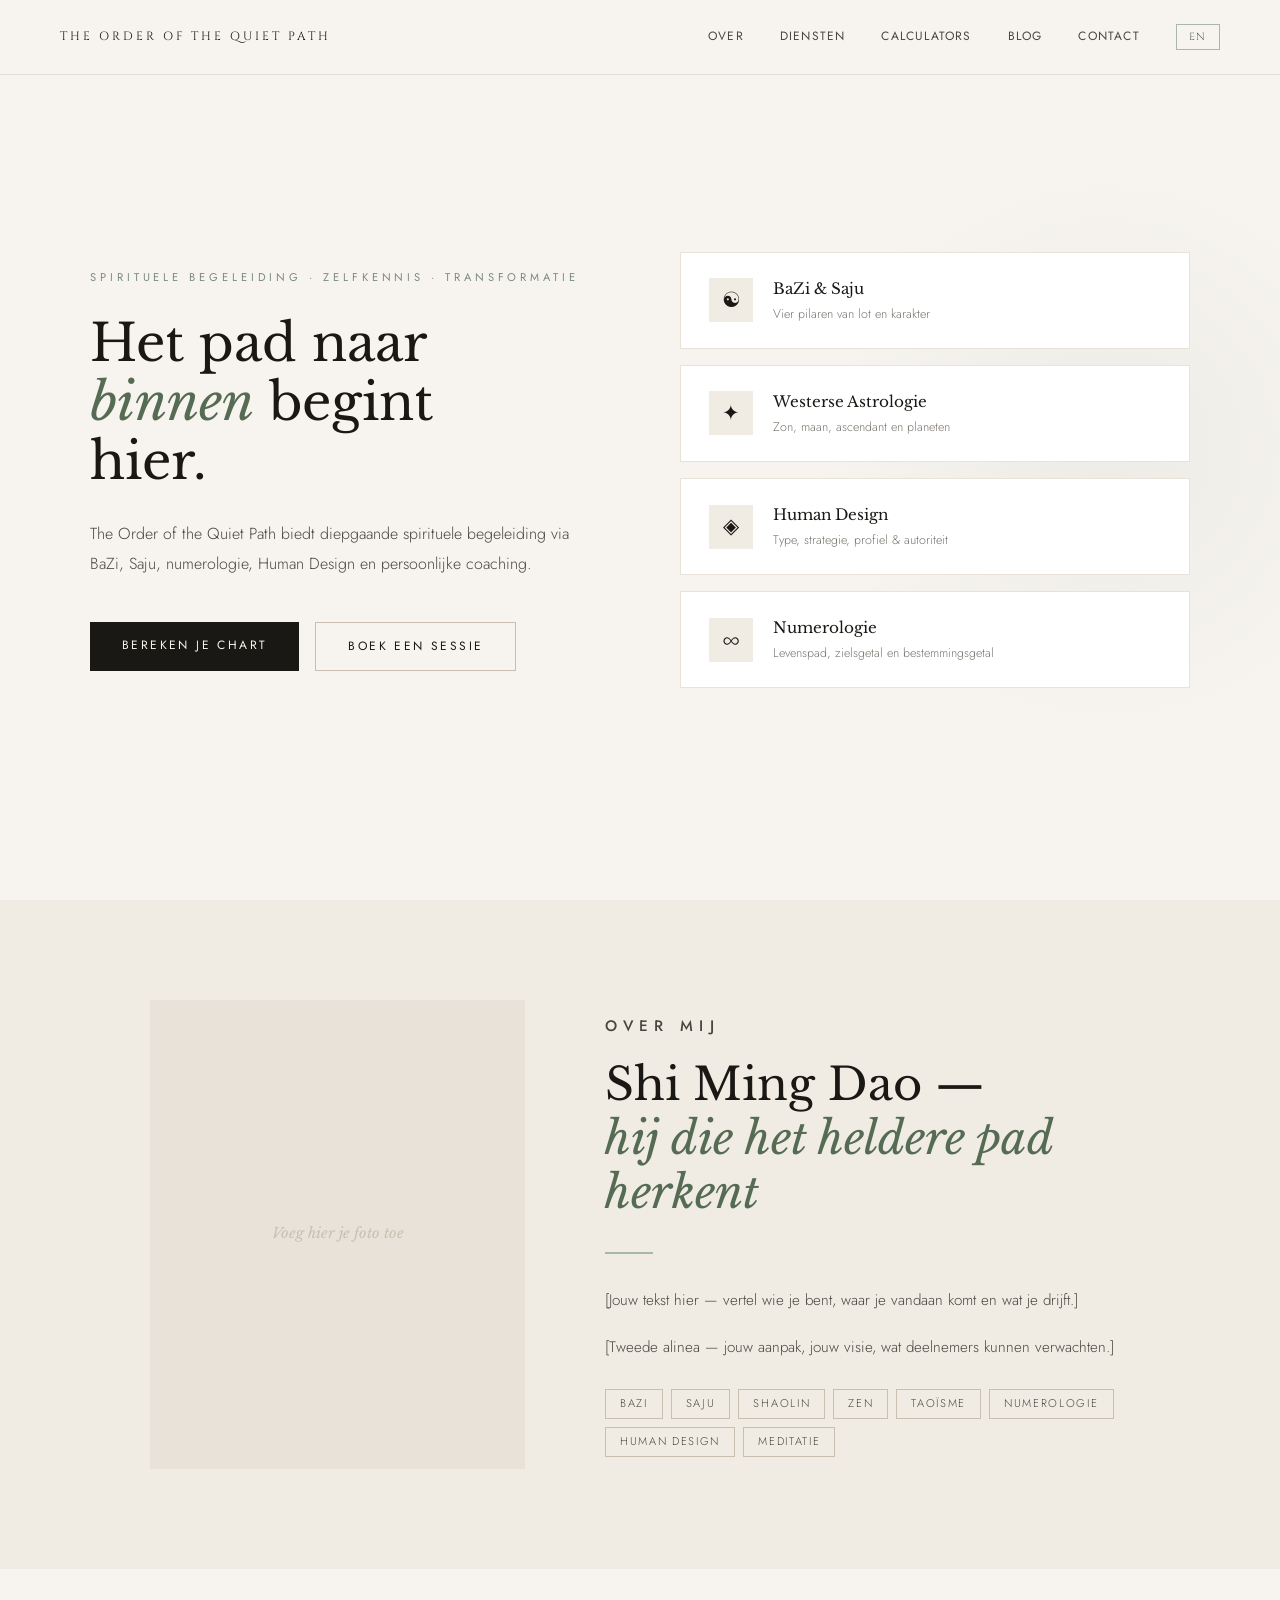
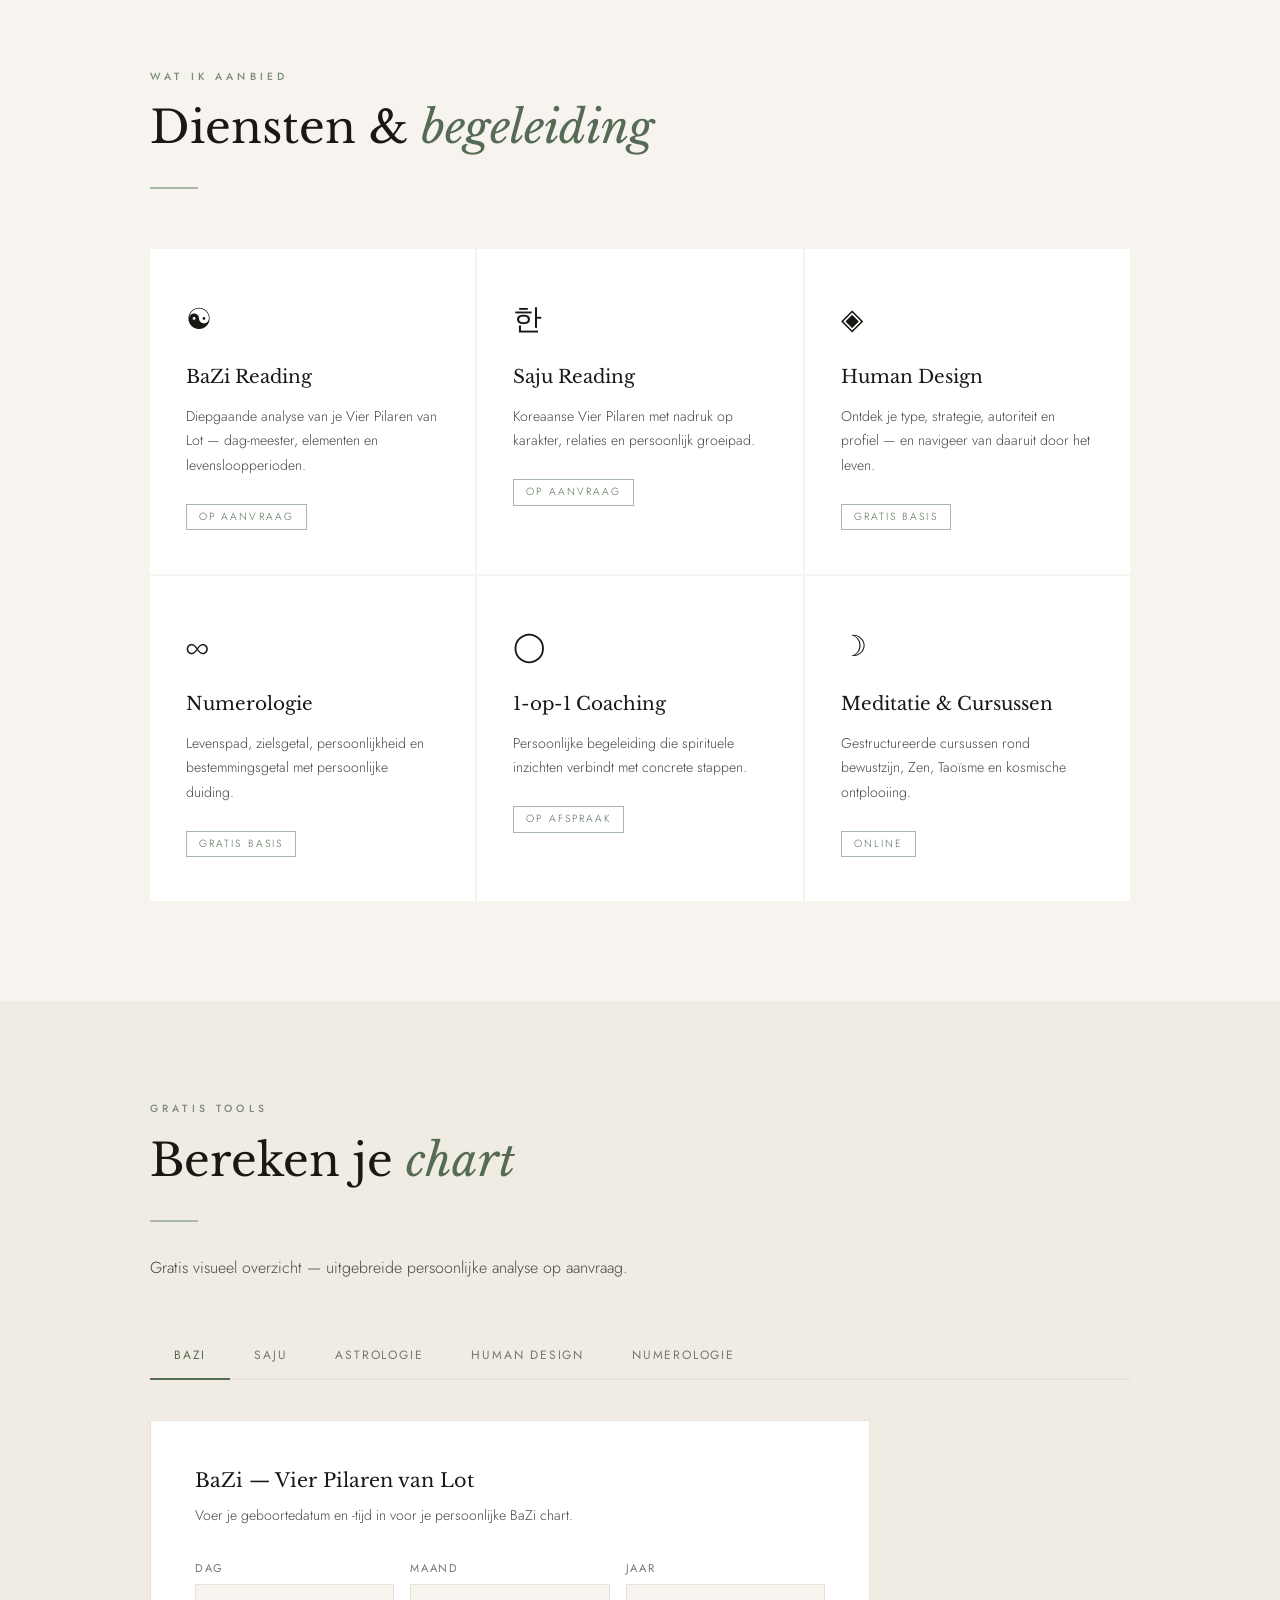
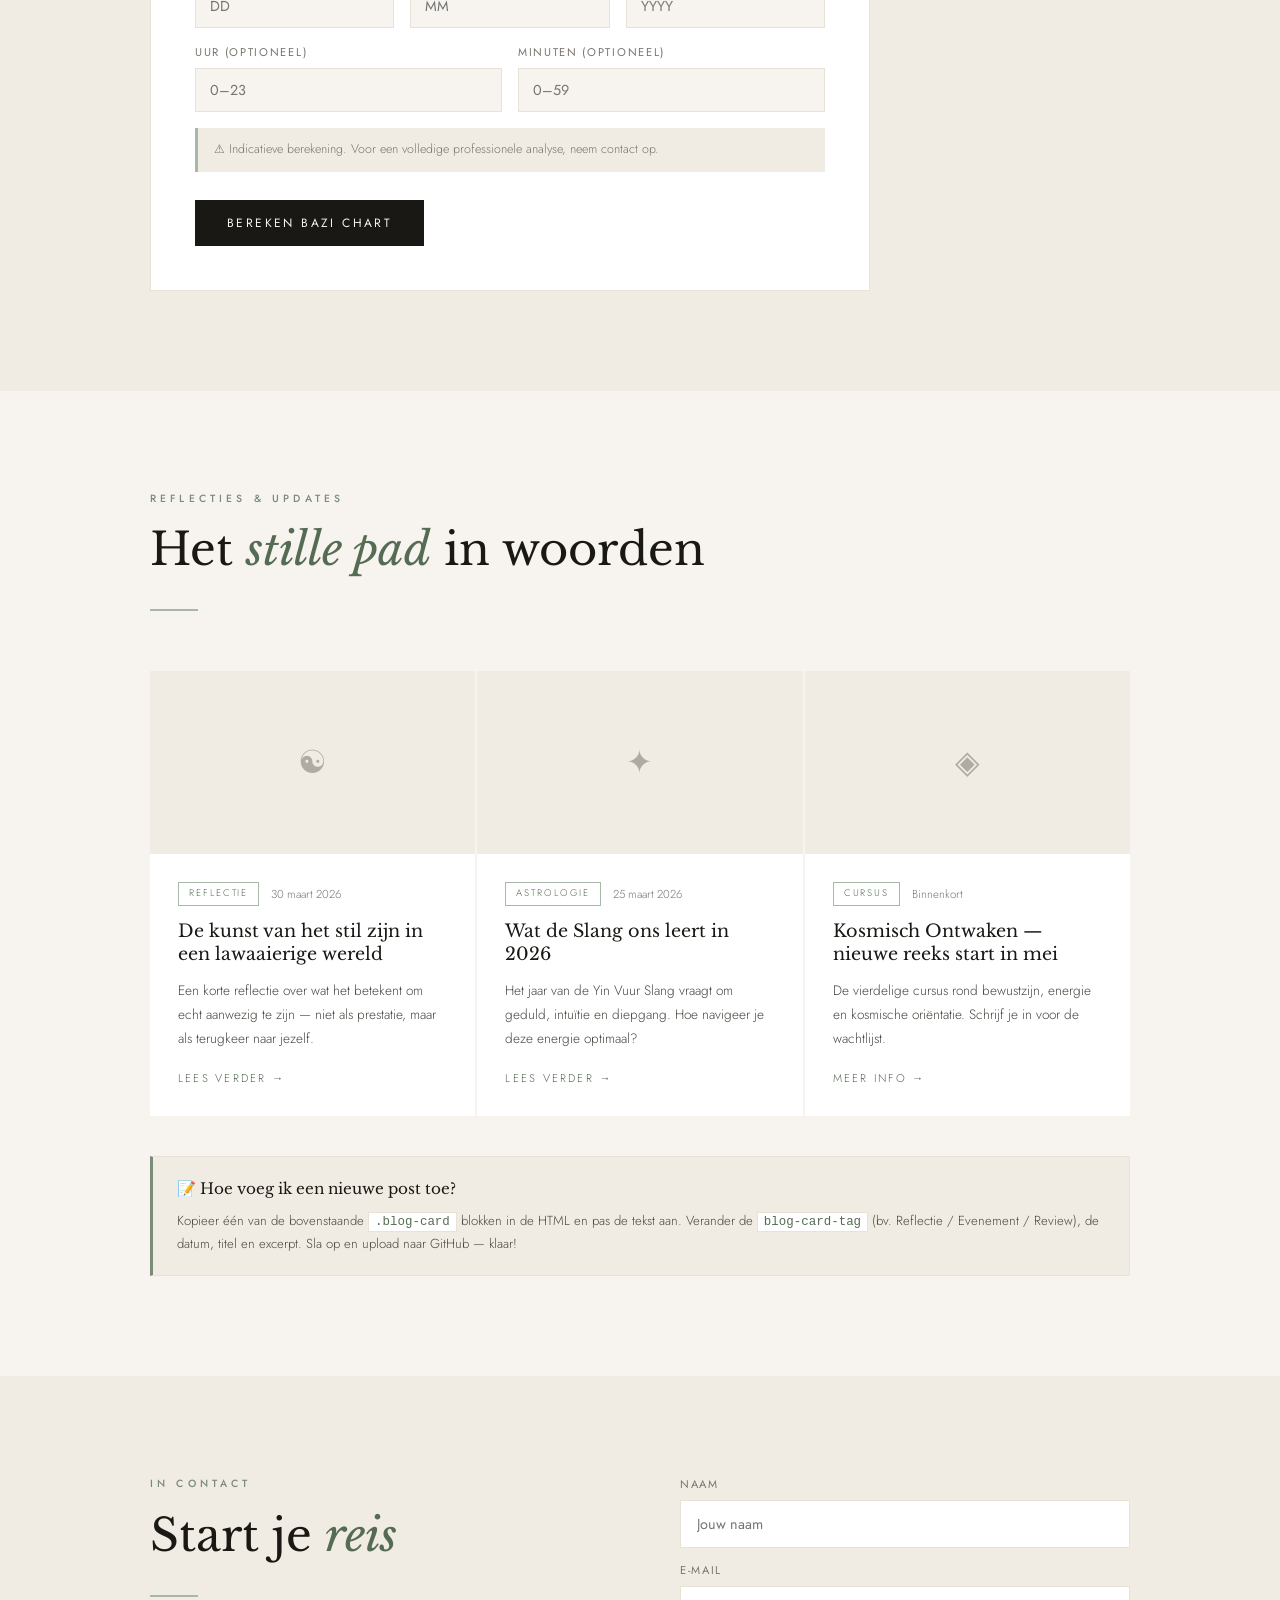
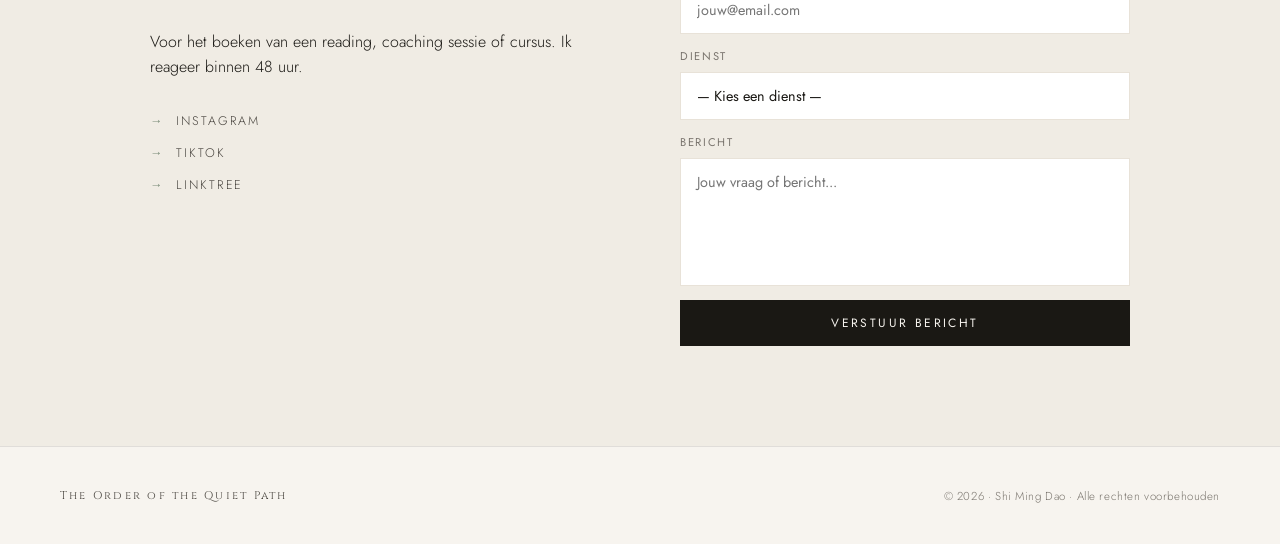
==== toqp.html @ c8db37b2 "Add files via upload" ====
<!DOCTYPE html>
<html lang="nl">
<head>
  <meta charset="UTF-8" />
  <meta name="viewport" content="width=device-width, initial-scale=1.0" />
  <title>The Order of the Quiet Path</title>
  <link href="https://fonts.googleapis.com/css2?family=Libre+Baskerville:ital,wght@0,400;0,700;1,400&family=Jost:wght@300;400;500&family=Cinzel:wght@400;500&display=swap" rel="stylesheet" />
  <style>
    :root {
      --bg: #f7f4ef;
      --bg2: #f0ece4;
      --surface: #ffffff;
      --ink: #1a1814;
      --ink2: #4a4640;
      --ink3: #7a756e;
      --sage: #7a8c78;
      --sage-light: #a8b8a6;
      --sage-dark: #556b53;
      --stone: #c8bfb0;
      --stone-light: #e8e2d8;
      --warm: #c9956c;
      --line: rgba(26,24,20,0.1);
    }
    *, *::before, *::after { box-sizing: border-box; margin: 0; padding: 0; }
    html { scroll-behavior: smooth; }
    body { background: var(--bg); color: var(--ink); font-family: 'Jost', sans-serif; font-weight: 300; overflow-x: hidden; line-height: 1.6; }

    /* NAV */
    nav {
      position: fixed; top: 0; left: 0; right: 0; z-index: 200;
      display: flex; justify-content: space-between; align-items: center;
      padding: 24px 60px;
      background: rgba(247,244,239,0.95); backdrop-filter: blur(12px);
      border-bottom: 1px solid var(--line);
    }
    .nav-logo { font-family: 'Cinzel', serif; font-size: 0.75rem; letter-spacing: 0.25em; color: var(--ink); text-decoration: none; text-transform: uppercase; }
    .nav-links { display: flex; gap: 36px; align-items: center; }
    .nav-links a { font-family: 'Jost', sans-serif; font-size: 0.75rem; font-weight: 400; letter-spacing: 0.1em; text-transform: uppercase; color: var(--ink2); text-decoration: none; transition: color 0.3s; }
    .nav-links a:hover { color: var(--sage-dark); }
    .lang-btn { font-family: 'Cinzel', serif; font-size: 0.65rem; letter-spacing: 0.15em; color: var(--sage-dark); background: transparent; border: 1px solid var(--sage-light); padding: 5px 12px; cursor: pointer; transition: all 0.3s; }
    .lang-btn:hover { background: var(--sage-light); color: var(--ink); }

    /* HERO */
    #hero { min-height: 100vh; display: flex; align-items: center; padding: 120px 60px 80px; background: var(--bg); position: relative; overflow: hidden; }
    .hero-bg-circle { position: absolute; right: -10%; top: 50%; transform: translateY(-50%); width: 600px; height: 600px; border-radius: 50%; background: radial-gradient(circle, rgba(122,140,120,0.08) 0%, transparent 70%); pointer-events: none; }
    .hero-grid { display: grid; grid-template-columns: 1fr 1fr; gap: 80px; align-items: center; max-width: 1100px; margin: 0 auto; width: 100%; }
    .hero-tag { font-family: 'Jost', sans-serif; font-size: 0.7rem; font-weight: 400; letter-spacing: 0.35em; text-transform: uppercase; color: var(--sage); margin-bottom: 28px; animation: fadeUp 0.8s 0.2s both; }
    .hero-title { font-family: 'Libre Baskerville', serif; font-size: clamp(2.4rem, 4vw, 3.8rem); font-weight: 400; line-height: 1.15; color: var(--ink); margin-bottom: 28px; animation: fadeUp 0.9s 0.35s both; }
    .hero-title em { font-style: italic; color: var(--sage-dark); }
    .hero-desc { font-size: 1rem; line-height: 1.85; color: var(--ink2); margin-bottom: 44px; max-width: 480px; animation: fadeUp 0.8s 0.5s both; }
    .hero-btns { display: flex; gap: 16px; flex-wrap: wrap; animation: fadeUp 0.8s 0.65s both; }
    .hero-right { display: flex; flex-direction: column; gap: 16px; animation: fadeUp 0.9s 0.5s both; }
    .hero-card { background: var(--surface); border: 1px solid var(--stone-light); padding: 24px 28px; display: flex; align-items: center; gap: 20px; transition: box-shadow 0.3s, transform 0.3s; }
    .hero-card:hover { box-shadow: 0 8px 32px rgba(0,0,0,0.06); transform: translateX(4px); }
    .hero-card-icon { width: 44px; height: 44px; background: var(--bg2); display: flex; align-items: center; justify-content: center; font-size: 1.3rem; flex-shrink: 0; }
    .hero-card-text h4 { font-family: 'Libre Baskerville', serif; font-size: 0.95rem; font-weight: 400; margin-bottom: 4px; }
    .hero-card-text p { font-size: 0.78rem; color: var(--ink3); line-height: 1.5; }

    /* SECTIONS */
    .section-wrap { max-width: 1100px; margin: 0 auto; padding: 100px 60px; }
    .section-tag { font-family: 'Jost', sans-serif; font-size: 0.65rem; font-weight: 500; letter-spacing: 0.4em; text-transform: uppercase; color: var(--sage); margin-bottom: 16px; }
    .section-title { font-family: 'Libre Baskerville', serif; font-size: clamp(1.8rem, 3.5vw, 2.8rem); font-weight: 400; line-height: 1.2; color: var(--ink); margin-bottom: 20px; }
    .section-title em { font-style: italic; color: var(--sage-dark); }
    .section-sub { font-size: 1rem; color: var(--ink2); line-height: 1.8; max-width: 560px; }
    .divider { width: 48px; height: 2px; background: var(--sage-light); margin: 32px 0; }
    .reveal { opacity: 0; transform: translateY(24px); transition: opacity 0.7s ease, transform 0.7s ease; }
    .reveal.visible { opacity: 1; transform: translateY(0); }

    /* ABOUT */
    #over { background: var(--bg2); }
    .about-layout { display: grid; grid-template-columns: 1fr 1.4fr; gap: 80px; align-items: center; }
    .about-img { aspect-ratio: 4/5; background: var(--stone-light); position: relative; overflow: hidden; }
    .about-img img { width: 100%; height: 100%; object-fit: cover; display: block; }
    .about-img-placeholder { width: 100%; height: 100%; display: flex; align-items: center; justify-content: center; font-family: 'Libre Baskerville', serif; font-style: italic; color: var(--stone); font-size: 0.9rem; text-align: center; padding: 40px; line-height: 1.8; }
    .about-content p { font-size: 0.95rem; color: var(--ink2); line-height: 1.9; margin-bottom: 18px; }
    .about-content strong { color: var(--ink); font-weight: 400; }
    .about-tags { display: flex; flex-wrap: wrap; gap: 8px; margin-top: 28px; }
    .about-tag { font-size: 0.7rem; letter-spacing: 0.15em; text-transform: uppercase; border: 1px solid var(--stone); color: var(--ink2); padding: 5px 14px; }

    /* SERVICES */
    #diensten { background: var(--bg); }
    .services-grid { display: grid; grid-template-columns: repeat(3, 1fr); gap: 2px; margin-top: 60px; }
    .service-card { background: var(--surface); padding: 44px 36px; border-top: 3px solid transparent; transition: border-color 0.3s, box-shadow 0.3s; }
    .service-card:hover { border-color: var(--sage); box-shadow: 0 12px 40px rgba(0,0,0,0.06); }
    .service-icon { font-size: 1.8rem; margin-bottom: 20px; }
    .service-name { font-family: 'Libre Baskerville', serif; font-size: 1.15rem; font-weight: 400; margin-bottom: 12px; }
    .service-desc { font-size: 0.88rem; color: var(--ink2); line-height: 1.75; margin-bottom: 24px; }
    .service-tag { display: inline-block; font-size: 0.65rem; letter-spacing: 0.2em; text-transform: uppercase; color: var(--sage-dark); border: 1px solid var(--sage-light); padding: 4px 12px; }

    /* CALCULATORS */
    #calculators { background: var(--bg2); }
    .calc-tabs { display: flex; gap: 0; margin-top: 50px; margin-bottom: 40px; border-bottom: 2px solid var(--stone-light); flex-wrap: wrap; }
    .calc-tab { font-family: 'Jost', sans-serif; font-size: 0.75rem; font-weight: 400; letter-spacing: 0.15em; text-transform: uppercase; padding: 14px 24px; cursor: pointer; color: var(--ink3); background: transparent; border: none; border-bottom: 2px solid transparent; margin-bottom: -2px; transition: all 0.3s; }
    .calc-tab:hover { color: var(--ink); }
    .calc-tab.active { color: var(--sage-dark); border-bottom-color: var(--sage-dark); }
    .calc-panel { display: none; }
    .calc-panel.active { display: block; }
    .calc-form { background: var(--surface); border: 1px solid var(--stone-light); padding: 44px; max-width: 720px; }
    .calc-form h3 { font-family: 'Libre Baskerville', serif; font-size: 1.2rem; font-weight: 400; margin-bottom: 8px; }
    .calc-form > p { font-size: 0.88rem; color: var(--ink2); margin-bottom: 32px; line-height: 1.7; }
    .form-row { display: grid; grid-template-columns: 1fr 1fr; gap: 16px; margin-bottom: 16px; }
    .form-row.triple { grid-template-columns: 1fr 1fr 1fr; }
    .form-group { display: flex; flex-direction: column; gap: 6px; }
    .form-group label { font-size: 0.7rem; letter-spacing: 0.15em; text-transform: uppercase; color: var(--ink3); font-weight: 400; }
    .form-group input, .form-group select { background: var(--bg); border: 1px solid var(--stone-light); color: var(--ink); padding: 11px 14px; font-family: 'Jost', sans-serif; font-size: 0.9rem; outline: none; transition: border-color 0.3s; appearance: none; }
    .form-group input:focus, .form-group select:focus { border-color: var(--sage); }
    .calc-note { font-size: 0.78rem; color: var(--ink3); margin: 12px 0 28px; line-height: 1.6; padding: 12px 16px; background: var(--bg2); border-left: 3px solid var(--sage-light); }
    .calc-result { margin-top: 40px; display: none; }
    .calc-result.show { display: block; }
    .result-title { font-family: 'Libre Baskerville', serif; font-size: 1rem; font-weight: 400; margin-bottom: 24px; color: var(--ink); padding-bottom: 12px; border-bottom: 1px solid var(--stone-light); }
    .bazi-chart { display: grid; grid-template-columns: repeat(4, 1fr); gap: 12px; margin-bottom: 28px; }
    .bazi-pillar { background: var(--bg2); border: 1px solid var(--stone-light); padding: 16px 12px; text-align: center; }
    .bazi-pillar-label { font-size: 0.6rem; letter-spacing: 0.2em; text-transform: uppercase; color: var(--ink3); margin-bottom: 12px; }
    .bazi-stem { font-family: 'Libre Baskerville', serif; font-size: 1.5rem; margin-bottom: 4px; font-style: italic; }
    .bazi-stem-name { font-size: 0.72rem; color: var(--ink2); margin-bottom: 12px; }
    .bazi-branch { font-family: 'Libre Baskerville', serif; font-size: 1.5rem; color: var(--ink); margin-bottom: 4px; font-style: italic; }
    .bazi-branch-name { font-size: 0.72rem; color: var(--ink2); }
    .bazi-element-bar { display: grid; grid-template-columns: repeat(5, 1fr); gap: 6px; margin-bottom: 28px; }
    .element-item { text-align: center; padding: 10px 6px; background: var(--bg2); border: 1px solid var(--stone-light); }
    .element-symbol { font-size: 1.2rem; margin-bottom: 4px; }
    .element-name { font-size: 0.65rem; color: var(--ink2); }
    .element-count { font-family: 'Libre Baskerville', serif; font-size: 1.1rem; color: var(--sage-dark); font-style: italic; }
    .num-grid { display: grid; grid-template-columns: repeat(4, 1fr); gap: 12px; margin-bottom: 28px; }
    .num-card { background: var(--bg2); border: 1px solid var(--stone-light); padding: 20px; text-align: center; }
    .num-label { font-size: 0.6rem; letter-spacing: 0.2em; text-transform: uppercase; color: var(--ink3); margin-bottom: 8px; }
    .num-value { font-family: 'Libre Baskerville', serif; font-size: 2.5rem; color: var(--sage-dark); font-style: italic; margin-bottom: 6px; }
    .num-name { font-size: 0.75rem; color: var(--ink2); }
    .western-grid { display: grid; grid-template-columns: repeat(2, 1fr); gap: 12px; margin-bottom: 28px; }
    .western-item { background: var(--bg2); border: 1px solid var(--stone-light); padding: 14px 18px; display: flex; align-items: center; gap: 14px; }
    .western-planet { font-size: 1.3rem; }
    .western-label { font-size: 0.65rem; letter-spacing: 0.15em; text-transform: uppercase; color: var(--ink3); }
    .western-sign { font-family: 'Libre Baskerville', serif; font-size: 1rem; color: var(--ink); font-style: italic; }
    .saju-chart { display: grid; grid-template-columns: repeat(4, 1fr); gap: 12px; margin-bottom: 28px; }
    .saju-pillar { background: var(--bg2); border: 1px solid var(--stone-light); padding: 16px 12px; text-align: center; }
    .saju-label { font-size: 0.6rem; letter-spacing: 0.2em; text-transform: uppercase; color: var(--ink3); margin-bottom: 12px; }
    .saju-korean { font-size: 1.8rem; margin-bottom: 4px; }
    .saju-roman { font-size: 0.78rem; color: var(--ink2); font-style: italic; margin-bottom: 10px; }
    .saju-element-badge { display: inline-block; font-size: 0.65rem; padding: 3px 8px; background: var(--sage-light); color: var(--ink); letter-spacing: 0.1em; }

    /* HUMAN DESIGN */
    .hd-chart { display: grid; grid-template-columns: 1fr 1fr; gap: 20px; margin-bottom: 28px; }
    .hd-card { background: var(--bg2); border: 1px solid var(--stone-light); padding: 20px 24px; }
    .hd-card-label { font-size: 0.6rem; letter-spacing: 0.25em; text-transform: uppercase; color: var(--ink3); margin-bottom: 8px; }
    .hd-card-value { font-family: 'Libre Baskerville', serif; font-size: 1.3rem; color: var(--sage-dark); font-style: italic; margin-bottom: 6px; }
    .hd-card-sub { font-size: 0.78rem; color: var(--ink2); line-height: 1.5; }
    .hd-centers { display: grid; grid-template-columns: repeat(5, 1fr); gap: 8px; margin-bottom: 28px; }
    .hd-center { background: var(--bg2); border: 1px solid var(--stone-light); padding: 12px 8px; text-align: center; }
    .hd-center-name { font-size: 0.65rem; letter-spacing: 0.1em; text-transform: uppercase; color: var(--ink3); margin-bottom: 6px; }
    .hd-center-state { font-size: 0.75rem; font-weight: 500; }
    .hd-center-state.defined { color: var(--sage-dark); }
    .hd-center-state.undefined { color: var(--stone); }

    .analysis-cta { background: var(--bg2); border: 1px solid var(--stone-light); padding: 24px 28px; display: flex; align-items: center; justify-content: space-between; gap: 20px; flex-wrap: wrap; }
    .analysis-cta-text h4 { font-family: 'Libre Baskerville', serif; font-size: 1rem; font-weight: 400; margin-bottom: 6px; }
    .analysis-cta-text p { font-size: 0.82rem; color: var(--ink2); line-height: 1.6; }

    /* BLOG */
    #blog { background: var(--bg); }
    .blog-grid { display: grid; grid-template-columns: repeat(3, 1fr); gap: 2px; margin-top: 60px; }
    .blog-card { background: var(--surface); overflow: hidden; transition: box-shadow 0.3s; cursor: pointer; }
    .blog-card:hover { box-shadow: 0 12px 40px rgba(0,0,0,0.08); }
    .blog-card-img { aspect-ratio: 16/9; background: var(--bg2); display: flex; align-items: center; justify-content: center; overflow: hidden; position: relative; }
    .blog-card-img-placeholder { font-size: 2rem; opacity: 0.3; }
    .blog-card-body { padding: 28px; }
    .blog-card-meta { display: flex; gap: 12px; align-items: center; margin-bottom: 14px; }
    .blog-card-tag { font-size: 0.6rem; letter-spacing: 0.2em; text-transform: uppercase; color: var(--sage-dark); border: 1px solid var(--sage-light); padding: 3px 10px; }
    .blog-card-date { font-size: 0.72rem; color: var(--ink3); }
    .blog-card-title { font-family: 'Libre Baskerville', serif; font-size: 1.1rem; font-weight: 400; line-height: 1.35; margin-bottom: 12px; color: var(--ink); }
    .blog-card-excerpt { font-size: 0.85rem; color: var(--ink2); line-height: 1.75; margin-bottom: 20px; }
    .blog-card-read { font-size: 0.7rem; letter-spacing: 0.2em; text-transform: uppercase; color: var(--sage-dark); text-decoration: none; display: flex; align-items: center; gap: 8px; transition: gap 0.3s; }
    .blog-card:hover .blog-card-read { gap: 14px; }
    .blog-add-note { margin-top: 40px; background: var(--bg2); border: 1px solid var(--stone-light); border-left: 3px solid var(--sage); padding: 20px 24px; }
    .blog-add-note h4 { font-family: 'Libre Baskerville', serif; font-size: 0.95rem; font-weight: 400; margin-bottom: 8px; }
    .blog-add-note p { font-size: 0.82rem; color: var(--ink2); line-height: 1.7; }
    .blog-add-note code { font-size: 0.78rem; background: var(--surface); padding: 2px 6px; border: 1px solid var(--stone-light); color: var(--sage-dark); }

    /* CONTACT */
    #contact { background: var(--bg2); }
    .contact-layout { display: grid; grid-template-columns: 1fr 1fr; gap: 80px; }
    .contact-info p { font-size: 0.9rem; color: var(--ink2); line-height: 1.85; margin-bottom: 28px; }
    .contact-social { display: flex; flex-direction: column; gap: 12px; margin-top: 32px; }
    .contact-social a { font-size: 0.78rem; letter-spacing: 0.15em; text-transform: uppercase; color: var(--ink2); text-decoration: none; display: flex; align-items: center; gap: 12px; transition: color 0.3s; }
    .contact-social a:hover { color: var(--sage-dark); }
    .contact-social a::before { content: '→'; color: var(--sage); }
    .contact-form { display: flex; flex-direction: column; gap: 14px; }
    .contact-form input, .contact-form textarea, .contact-form select { background: var(--surface); border: 1px solid var(--stone-light); color: var(--ink); padding: 13px 16px; font-family: 'Jost', sans-serif; font-size: 0.9rem; outline: none; transition: border-color 0.3s; width: 100%; appearance: none; }
    .contact-form input:focus, .contact-form textarea:focus, .contact-form select:focus { border-color: var(--sage); }
    .contact-form textarea { resize: none; }

    /* BUTTONS */
    .btn { display: inline-block; font-family: 'Jost', sans-serif; font-size: 0.75rem; font-weight: 400; letter-spacing: 0.2em; text-transform: uppercase; text-decoration: none; padding: 14px 32px; transition: all 0.3s; cursor: pointer; border: none; }
    .btn-primary { background: var(--ink); color: var(--bg); }
    .btn-primary:hover { background: var(--sage-dark); }
    .btn-sage { background: var(--sage); color: white; }
    .btn-sage:hover { background: var(--sage-dark); }
    .btn-outline { border: 1px solid var(--stone); color: var(--ink); background: transparent; }
    .btn-outline:hover { border-color: var(--ink); background: var(--ink); color: var(--bg); }
    .btn-sm { padding: 10px 20px; font-size: 0.7rem; }

    /* FOOTER */
    footer { padding: 40px 60px; display: flex; justify-content: space-between; align-items: center; border-top: 1px solid var(--line); background: var(--bg); }
    footer p { font-size: 0.72rem; color: var(--ink3); letter-spacing: 0.05em; }
    .footer-logo { font-family: 'Cinzel', serif; font-size: 0.7rem; letter-spacing: 0.2em; color: var(--ink2); }

    @keyframes fadeUp { from { opacity: 0; transform: translateY(20px); } to { opacity: 1; transform: translateY(0); } }

    @media (max-width: 900px) {
      nav { padding: 18px 24px; }
      .nav-links { display: none; }
      #hero { padding: 100px 24px 60px; }
      .hero-grid, .about-layout, .contact-layout { grid-template-columns: 1fr; gap: 40px; }
      .section-wrap { padding: 70px 24px; }
      .services-grid, .blog-grid { grid-template-columns: 1fr; }
      footer { padding: 28px 24px; flex-direction: column; gap: 10px; text-align: center; }
      .form-row, .form-row.triple { grid-template-columns: 1fr; }
      .bazi-chart, .saju-chart { grid-template-columns: repeat(2, 1fr); }
      .western-grid, .hd-chart { grid-template-columns: 1fr; }
      .hd-centers { grid-template-columns: repeat(3, 1fr); }
      .num-grid { grid-template-columns: repeat(2, 1fr); }
      .calc-form { padding: 28px 20px; }
    }
  </style>
</head>
<body>

  <nav>
    <a href="#hero" class="nav-logo">The Order of the Quiet Path</a>
    <div class="nav-links">
      <a href="#over" data-nl="Over" data-en="About">Over</a>
      <a href="#diensten" data-nl="Diensten" data-en="Services">Diensten</a>
      <a href="#calculators" data-nl="Calculators" data-en="Calculators">Calculators</a>
      <a href="#blog" data-nl="Blog" data-en="Blog">Blog</a>
      <a href="#contact" data-nl="Contact" data-en="Contact">Contact</a>
      <button class="lang-btn" id="langToggle">EN</button>
    </div>
  </nav>

  <!-- HERO -->
  <section id="hero">
    <div class="hero-bg-circle"></div>
    <div class="hero-grid">
      <div class="hero-left">
        <p class="hero-tag" data-nl="Spirituele begeleiding · Zelfkennis · Transformatie" data-en="Spiritual guidance · Self-knowledge · Transformation">Spirituele begeleiding · Zelfkennis · Transformatie</p>
        <h1 class="hero-title" data-nl="Het pad naar<br/><em>binnen</em> begint<br/>hier." data-en="The path<br/><em>inward</em> begins<br/>here.">Het pad naar<br/><em>binnen</em> begint<br/>hier.</h1>
        <p class="hero-desc" data-nl="The Order of the Quiet Path biedt diepgaande spirituele begeleiding via BaZi, Saju, numerologie, Human Design en persoonlijke coaching — voor wie klaar is om zichzelf echt te leren kennen." data-en="The Order of the Quiet Path offers profound spiritual guidance through BaZi, Saju, numerology, Human Design and personal coaching — for those ready to truly know themselves.">The Order of the Quiet Path biedt diepgaande spirituele begeleiding via BaZi, Saju, numerologie, Human Design en persoonlijke coaching.</p>
        <div class="hero-btns">
          <a href="#calculators" class="btn btn-primary" data-nl="Bereken je chart" data-en="Calculate your chart">Bereken je chart</a>
          <a href="#contact" class="btn btn-outline" data-nl="Boek een sessie" data-en="Book a session">Boek een sessie</a>
        </div>
      </div>
      <div class="hero-right">
        <div class="hero-card"><div class="hero-card-icon">☯</div><div class="hero-card-text"><h4>BaZi & Saju</h4><p data-nl="Vier pilaren van lot en karakter" data-en="Four pillars of destiny and character">Vier pilaren van lot en karakter</p></div></div>
        <div class="hero-card"><div class="hero-card-icon">✦</div><div class="hero-card-text"><h4 data-nl="Westerse Astrologie" data-en="Western Astrology">Westerse Astrologie</h4><p data-nl="Zon, maan, ascendant en planeten" data-en="Sun, moon, ascendant and planets">Zon, maan, ascendant en planeten</p></div></div>
        <div class="hero-card"><div class="hero-card-icon">◈</div><div class="hero-card-text"><h4>Human Design</h4><p data-nl="Type, strategie, profiel & autoriteit" data-en="Type, strategy, profile & authority">Type, strategie, profiel & autoriteit</p></div></div>
        <div class="hero-card"><div class="hero-card-icon">∞</div><div class="hero-card-text"><h4 data-nl="Numerologie" data-en="Numerology">Numerologie</h4><p data-nl="Levenspad, zielsgetal en bestemmingsgetal" data-en="Life path, soul urge and destiny">Levenspad, zielsgetal en bestemmingsgetal</p></div></div>
      </div>
    </div>
  </section>

  <!-- OVER -->
  <section id="over">
    <div class="section-wrap">
      <div class="about-layout">
        <div class="about-img reveal">
          <div class="about-img-placeholder" data-nl="Voeg hier je foto toe" data-en="Add your photo here">Voeg hier je foto toe</div>
        </div>
        <div class="about-content reveal">
          <p class="section-tag" data-nl="Over mij" data-en="About me">Over mij</p>
          <h2 class="section-title" data-nl="Shi Ming Dao —<br/><em>hij die het heldere pad herkent</em>" data-en="Shi Ming Dao —<br/><em>one who recognizes the clear path</em>">Shi Ming Dao —<br/><em>hij die het heldere pad herkent</em></h2>
          <div class="divider"></div>
          <p data-nl="[Jouw tekst hier — vertel wie je bent, waar je vandaan komt en wat je drijft.]" data-en="[Your text here — tell who you are, where you come from and what drives you.]">[Jouw tekst hier — vertel wie je bent, waar je vandaan komt en wat je drijft.]</p>
          <p data-nl="[Tweede alinea — jouw aanpak, jouw visie, wat deelnemers van jou kunnen verwachten.]" data-en="[Second paragraph — your approach, your vision, what participants can expect from you.]">[Tweede alinea — jouw aanpak, jouw visie, wat deelnemers kunnen verwachten.]</p>
          <div class="about-tags">
            <span class="about-tag">BaZi</span><span class="about-tag">Saju</span><span class="about-tag">Shaolin</span>
            <span class="about-tag">Zen</span><span class="about-tag">Taoïsme</span><span class="about-tag">Numerologie</span>
            <span class="about-tag">Human Design</span><span class="about-tag">Meditatie</span>
          </div>
        </div>
      </div>
    </div>
  </section>

  <!-- DIENSTEN -->
  <section id="diensten">
    <div class="section-wrap">
      <div class="reveal">
        <p class="section-tag" data-nl="Wat ik aanbied" data-en="What I offer">Wat ik aanbied</p>
        <h2 class="section-title" data-nl="Diensten & <em>begeleiding</em>" data-en="Services & <em>guidance</em>">Diensten & <em>begeleiding</em></h2>
        <div class="divider"></div>
      </div>
      <div class="services-grid">
        <div class="service-card reveal"><div class="service-icon">☯</div><div class="service-name">BaZi Reading</div><p class="service-desc" data-nl="Diepgaande analyse van je Vier Pilaren van Lot — dag-meester, elementen en levensloopperioden." data-en="Deep analysis of your Four Pillars of Destiny — day master, elements and life cycle periods.">Diepgaande analyse van je Vier Pilaren van Lot — dag-meester, elementen en levensloopperioden.</p><span class="service-tag" data-nl="Op aanvraag" data-en="On request">Op aanvraag</span></div>
        <div class="service-card reveal"><div class="service-icon">한</div><div class="service-name">Saju Reading</div><p class="service-desc" data-nl="Koreaanse Vier Pilaren met nadruk op karakter, relaties en persoonlijk groeipad." data-en="Korean Four Pillars emphasizing character, relationships and personal growth path.">Koreaanse Vier Pilaren met nadruk op karakter, relaties en persoonlijk groeipad.</p><span class="service-tag" data-nl="Op aanvraag" data-en="On request">Op aanvraag</span></div>
        <div class="service-card reveal"><div class="service-icon">◈</div><div class="service-name">Human Design</div><p class="service-desc" data-nl="Ontdek je type, strategie, autoriteit en profiel — en hoe je van daaruit correct kunt navigeren door het leven." data-en="Discover your type, strategy, authority and profile — and how to correctly navigate life from there.">Ontdek je type, strategie, autoriteit en profiel — en navigeer van daaruit door het leven.</p><span class="service-tag" data-nl="Gratis basis" data-en="Free basic">Gratis basis</span></div>
        <div class="service-card reveal"><div class="service-icon">∞</div><div class="service-name" data-nl="Numerologie" data-en="Numerology">Numerologie</div><p class="service-desc" data-nl="Levenspad, zielsgetal, persoonlijkheid en bestemmingsgetal met persoonlijke duiding." data-en="Life path, soul urge, personality and destiny number with personal interpretation.">Levenspad, zielsgetal, persoonlijkheid en bestemmingsgetal met persoonlijke duiding.</p><span class="service-tag" data-nl="Gratis basis" data-en="Free basic">Gratis basis</span></div>
        <div class="service-card reveal"><div class="service-icon">◯</div><div class="service-name" data-nl="1-op-1 Coaching" data-en="1-on-1 Coaching">1-op-1 Coaching</div><p class="service-desc" data-nl="Persoonlijke begeleiding die spirituele inzichten verbindt met concrete stappen. Voor wie op een keerpunt staat." data-en="Personal guidance connecting spiritual insights with concrete steps. For those at a turning point.">Persoonlijke begeleiding die spirituele inzichten verbindt met concrete stappen.</p><span class="service-tag" data-nl="Op afspraak" data-en="By appointment">Op afspraak</span></div>
        <div class="service-card reveal"><div class="service-icon">☽</div><div class="service-name" data-nl="Meditatie & Cursussen" data-en="Meditation & Courses">Meditatie & Cursussen</div><p class="service-desc" data-nl="Gestructureerde cursussen rond bewustzijn, Zen, Taoïsme en kosmische ontplooiing. Online in eigen tempo." data-en="Structured courses on consciousness, Zen, Taoism and cosmic awakening. Online at your own pace.">Gestructureerde cursussen rond bewustzijn, Zen, Taoïsme en kosmische ontplooiing.</p><span class="service-tag">Online</span></div>
      </div>
    </div>
  </section>

  <!-- CALCULATORS -->
  <section id="calculators">
    <div class="section-wrap">
      <div class="reveal">
        <p class="section-tag" data-nl="Gratis tools" data-en="Free tools">Gratis tools</p>
        <h2 class="section-title" data-nl="Bereken je <em>chart</em>" data-en="Calculate your <em>chart</em>">Bereken je <em>chart</em></h2>
        <div class="divider"></div>
        <p class="section-sub" data-nl="Gratis visueel overzicht van je astrologisch en numerologisch profiel. Uitgebreide persoonlijke analyse op aanvraag." data-en="Free visual overview of your astrological and numerological profile. Extended personal analysis on request.">Gratis visueel overzicht — uitgebreide persoonlijke analyse op aanvraag.</p>
      </div>
      <div class="calc-tabs reveal">
        <button class="calc-tab active" data-tab="bazi">BaZi</button>
        <button class="calc-tab" data-tab="saju">Saju</button>
        <button class="calc-tab" data-tab="western" data-nl="Astrologie" data-en="Astrology">Astrologie</button>
        <button class="calc-tab" data-tab="hd">Human Design</button>
        <button class="calc-tab" data-tab="numerology" data-nl="Numerologie" data-en="Numerology">Numerologie</button>
      </div>

      <!-- BAZI -->
      <div class="calc-panel active reveal" id="panel-bazi">
        <div class="calc-form">
          <h3 data-nl="BaZi — Vier Pilaren van Lot" data-en="BaZi — Four Pillars of Destiny">BaZi — Vier Pilaren van Lot</h3>
          <p data-nl="Voer je geboortedatum en -tijd in voor je persoonlijke BaZi chart." data-en="Enter your birth date and time for your personal BaZi chart.">Voer je geboortedatum en -tijd in voor je persoonlijke BaZi chart.</p>
          <div class="form-row triple">
            <div class="form-group"><label data-nl="Dag" data-en="Day">Dag</label><input type="number" id="bazi-day" min="1" max="31" placeholder="DD" /></div>
            <div class="form-group"><label data-nl="Maand" data-en="Month">Maand</label><input type="number" id="bazi-month" min="1" max="12" placeholder="MM" /></div>
            <div class="form-group"><label data-nl="Jaar" data-en="Year">Jaar</label><input type="number" id="bazi-year" min="1900" max="2030" placeholder="YYYY" /></div>
          </div>
          <div class="form-row">
            <div class="form-group"><label data-nl="Uur (optioneel)" data-en="Hour (optional)">Uur (optioneel)</label><input type="number" id="bazi-hour" min="0" max="23" placeholder="0–23" /></div>
            <div class="form-group"><label data-nl="Minuten (optioneel)" data-en="Minutes (optional)">Minuten (optioneel)</label><input type="number" id="bazi-min" min="0" max="59" placeholder="0–59" /></div>
          </div>
          <div class="calc-note" data-nl="⚠ Indicatieve berekening. Voor een volledige professionele BaZi analyse inclusief lopende gelukspilaren, neem contact op." data-en="⚠ Indicative calculation. For a full professional BaZi analysis including luck pillars, please get in touch.">⚠ Indicatieve berekening. Voor een volledige professionele analyse, neem contact op.</div>
          <button class="btn btn-primary" onclick="calcBazi()" data-nl="Bereken BaZi Chart" data-en="Calculate BaZi Chart">Bereken BaZi Chart</button>
          <div class="calc-result" id="bazi-result">
            <div class="result-title" data-nl="Jouw BaZi Chart" data-en="Your BaZi Chart">Jouw BaZi Chart</div>
            <div class="bazi-chart" id="bazi-pillars"></div>
            <div class="bazi-element-bar" id="bazi-elements"></div>
            <div class="analysis-cta"><div class="analysis-cta-text"><h4 data-nl="Wil je een volledige analyse?" data-en="Want a full analysis?">Wil je een volledige analyse?</h4><p data-nl="Een persoonlijke BaZi reading duikt dieper in je dag-meester, elementen en levensloopperioden." data-en="A personal BaZi reading dives deeper into your day master, elements and life cycle periods.">Een persoonlijke BaZi reading duikt dieper in je dag-meester en levensloopperioden.</p></div><a href="#contact" class="btn btn-sage btn-sm" data-nl="Vraag een reading aan" data-en="Request a reading">Vraag een reading aan</a></div>
          </div>
        </div>
      </div>

      <!-- SAJU -->
      <div class="calc-panel reveal" id="panel-saju">
        <div class="calc-form">
          <h3 data-nl="Saju — Koreaanse Vier Pilaren" data-en="Saju — Korean Four Pillars">Saju — Koreaanse Vier Pilaren</h3>
          <p data-nl="De Koreaanse variant van de Vier Pilaren met nadruk op karakter en relaties." data-en="The Korean variant of the Four Pillars with emphasis on character and relationships.">De Koreaanse variant van de Vier Pilaren met nadruk op karakter en relaties.</p>
          <div class="form-row triple">
            <div class="form-group"><label data-nl="Dag" data-en="Day">Dag</label><input type="number" id="saju-day" min="1" max="31" placeholder="DD" /></div>
            <div class="form-group"><label data-nl="Maand" data-en="Month">Maand</label><input type="number" id="saju-month" min="1" max="12" placeholder="MM" /></div>
            <div class="form-group"><label data-nl="Jaar" data-en="Year">Jaar</label><input type="number" id="saju-year" min="1900" max="2030" placeholder="YYYY" /></div>
          </div>
          <div class="form-row">
            <div class="form-group"><label data-nl="Uur (optioneel)" data-en="Hour (optional)">Uur (optioneel)</label><input type="number" id="saju-hour" min="0" max="23" placeholder="0–23" /></div>
            <div class="form-group"><label data-nl="Geslacht" data-en="Gender">Geslacht</label><select id="saju-gender"><option value="m" data-nl="Man" data-en="Male">Man</option><option value="f" data-nl="Vrouw" data-en="Female">Vrouw</option></select></div>
          </div>
          <div class="calc-note" data-nl="⚠ Indicatieve berekening. Professionele Saju analyse beschikbaar op aanvraag." data-en="⚠ Indicative calculation. Professional Saju analysis available on request.">⚠ Indicatieve berekening. Professionele Saju analyse op aanvraag.</div>
          <button class="btn btn-primary" onclick="calcSaju()" data-nl="Bereken Saju Chart" data-en="Calculate Saju Chart">Bereken Saju Chart</button>
          <div class="calc-result" id="saju-result">
            <div class="result-title" data-nl="Jouw Saju Chart" data-en="Your Saju Chart">Jouw Saju Chart</div>
            <div class="saju-chart" id="saju-pillars"></div>
            <div class="analysis-cta"><div class="analysis-cta-text"><h4 data-nl="Diepgaande Saju analyse?" data-en="In-depth Saju analysis?">Diepgaande Saju analyse?</h4><p data-nl="Ontdek wat je Saju zegt over je karakter, relaties en levensdoel." data-en="Discover what your Saju says about your character, relationships and life purpose.">Ontdek wat je Saju zegt over je karakter, relaties en levensdoel.</p></div><a href="#contact" class="btn btn-sage btn-sm" data-nl="Vraag een reading aan" data-en="Request a reading">Vraag een reading aan</a></div>
          </div>
        </div>
      </div>

      <!-- WESTERN -->
      <div class="calc-panel reveal" id="panel-western">
        <div class="calc-form">
          <h3 data-nl="Westerse Geboortehoroscoop" data-en="Western Birth Chart">Westerse Geboortehoroscoop</h3>
          <p data-nl="Bereken je zon-, maan- en ascendantteken op basis van je geboortedatum." data-en="Calculate your sun, moon and ascendant sign based on your birth date.">Bereken je zon-, maan- en ascendantteken op basis van je geboortedatum.</p>
          <div class="form-row triple">
            <div class="form-group"><label data-nl="Dag" data-en="Day">Dag</label><input type="number" id="west-day" min="1" max="31" placeholder="DD" /></div>
            <div class="form-group"><label data-nl="Maand" data-en="Month">Maand</label><input type="number" id="west-month" min="1" max="12" placeholder="MM" /></div>
            <div class="form-group"><label data-nl="Jaar" data-en="Year">Jaar</label><input type="number" id="west-year" min="1900" max="2030" placeholder="YYYY" /></div>
          </div>
          <div class="form-row">
            <div class="form-group"><label data-nl="Uur (voor ascendant)" data-en="Hour (for ascendant)">Uur (voor ascendant)</label><input type="number" id="west-hour" min="0" max="23" placeholder="0–23" /></div>
            <div class="form-group"><label data-nl="Minuten" data-en="Minutes">Minuten</label><input type="number" id="west-min" min="0" max="59" placeholder="0–59" /></div>
          </div>
          <div class="calc-note" data-nl="⚠ Zon- en maanteken zijn exact. Ascendant is indicatief zonder geboorteplaats." data-en="⚠ Sun and moon signs are exact. Ascendant is indicative without birth location.">⚠ Zon- en maanteken zijn exact. Ascendant is indicatief zonder geboorteplaats.</div>
          <button class="btn btn-primary" onclick="calcWestern()" data-nl="Bereken Horoscoop" data-en="Calculate Chart">Bereken Horoscoop</button>
          <div class="calc-result" id="western-result">
            <div class="result-title" data-nl="Jouw Geboortehoroscoop" data-en="Your Birth Chart">Jouw Geboortehoroscoop</div>
            <div class="western-grid" id="western-planets"></div>
            <div class="analysis-cta"><div class="analysis-cta-text"><h4 data-nl="Volledige horoscoop analyse?" data-en="Full horoscope analysis?">Volledige horoscoop analyse?</h4><p data-nl="Een persoonlijke lezing duikt dieper in je planeten, huizen en aspecten." data-en="A personal reading dives deeper into your planets, houses and aspects.">Een persoonlijke lezing duikt dieper in je planeten, huizen en aspecten.</p></div><a href="#contact" class="btn btn-sage btn-sm" data-nl="Vraag een reading aan" data-en="Request a reading">Vraag een reading aan</a></div>
          </div>
        </div>
      </div>

      <!-- HUMAN DESIGN -->
      <div class="calc-panel reveal" id="panel-hd">
        <div class="calc-form">
          <h3>Human Design Chart</h3>
          <p data-nl="Voer je geboortedatum, -tijd en -plaats in voor je Human Design profiel. Type, strategie, autoriteit en profiel worden berekend op basis van je geboortedata." data-en="Enter your birth date, time and location for your Human Design profile. Type, strategy, authority and profile are calculated based on your birth data.">Voer je geboortedatum, -tijd en -plaats in voor je Human Design profiel.</p>
          <div class="form-row triple">
            <div class="form-group"><label data-nl="Dag" data-en="Day">Dag</label><input type="number" id="hd-day" min="1" max="31" placeholder="DD" /></div>
            <div class="form-group"><label data-nl="Maand" data-en="Month">Maand</label><input type="number" id="hd-month" min="1" max="12" placeholder="MM" /></div>
            <div class="form-group"><label data-nl="Jaar" data-en="Year">Jaar</label><input type="number" id="hd-year" min="1900" max="2030" placeholder="YYYY" /></div>
          </div>
          <div class="form-row">
            <div class="form-group"><label data-nl="Uur (verplicht)" data-en="Hour (required)">Uur (verplicht)</label><input type="number" id="hd-hour" min="0" max="23" placeholder="0–23" required /></div>
            <div class="form-group"><label data-nl="Minuten" data-en="Minutes">Minuten</label><input type="number" id="hd-min" min="0" max="59" placeholder="0–59" /></div>
          </div>
          <div class="calc-note" data-nl="⚠ Human Design vereist een exacte geboortetijd. Zonder uur is het type indicatief. Voor een nauwkeurige en volledige bodygraph analyse is een professionele reading aanbevolen." data-en="⚠ Human Design requires an exact birth time. Without the hour, the type is indicative. For an accurate and complete bodygraph analysis, a professional reading is recommended.">⚠ Human Design vereist een exacte geboortetijd. Voor een volledige bodygraph is een professionele reading aanbevolen.</div>
          <button class="btn btn-primary" onclick="calcHD()" data-nl="Bereken Human Design" data-en="Calculate Human Design">Bereken Human Design</button>
          <div class="calc-result" id="hd-result">
            <div class="result-title" data-nl="Jouw Human Design Profiel" data-en="Your Human Design Profile">Jouw Human Design Profiel</div>
            <div class="hd-chart" id="hd-cards"></div>
            <div style="margin-bottom:20px;">
              <div class="result-title" style="font-size:0.82rem; margin-bottom:16px;" data-nl="Energiecentra (indicatief)" data-en="Energy Centers (indicative)">Energiecentra (indicatief)</div>
              <div class="hd-centers" id="hd-centers"></div>
            </div>
            <div class="analysis-cta"><div class="analysis-cta-text"><h4 data-nl="Volledige Human Design reading?" data-en="Full Human Design reading?">Volledige Human Design reading?</h4><p data-nl="Een persoonlijke reading duidt je volledige bodygraph, channels en gates in detail." data-en="A personal reading interprets your full bodygraph, channels and gates in detail.">Een persoonlijke reading duidt je volledige bodygraph, channels en gates.</p></div><a href="#contact" class="btn btn-sage btn-sm" data-nl="Vraag een reading aan" data-en="Request a reading">Vraag een reading aan</a></div>
          </div>
        </div>
      </div>

      <!-- NUMEROLOGY -->
      <div class="calc-panel reveal" id="panel-numerology">
        <div class="calc-form">
          <h3 data-nl="Numerologisch Profiel" data-en="Numerological Profile">Numerologisch Profiel</h3>
          <p data-nl="Bereken je vier kerngetallen op basis van je geboortedatum en volledige naam." data-en="Calculate your four core numbers based on your birth date and full name.">Bereken je vier kerngetallen op basis van je geboortedatum en volledige naam.</p>
          <div class="form-row triple">
            <div class="form-group"><label data-nl="Dag" data-en="Day">Dag</label><input type="number" id="num-day" min="1" max="31" placeholder="DD" /></div>
            <div class="form-group"><label data-nl="Maand" data-en="Month">Maand</label><input type="number" id="num-month" min="1" max="12" placeholder="MM" /></div>
            <div class="form-group"><label data-nl="Jaar" data-en="Year">Jaar</label><input type="number" id="num-year" min="1900" max="2030" placeholder="YYYY" /></div>
          </div>
          <div class="form-row">
            <div class="form-group" style="grid-column:span 2"><label data-nl="Volledige naam" data-en="Full name">Volledige naam</label><input type="text" id="num-name" placeholder="Voornaam Achternaam" /></div>
          </div>
          <button class="btn btn-primary" onclick="calcNumerology()" data-nl="Bereken Numerologie" data-en="Calculate Numerology">Bereken Numerologie</button>
          <div class="calc-result" id="num-result">
            <div class="result-title" data-nl="Jouw Numerologisch Profiel" data-en="Your Numerological Profile">Jouw Numerologisch Profiel</div>
            <div class="num-grid" id="num-cards"></div>
            <div class="analysis-cta"><div class="analysis-cta-text"><h4 data-nl="Volledige numerologie analyse?" data-en="Full numerology analysis?">Volledige numerologie analyse?</h4><p data-nl="Een persoonlijke lezing duidt al je getallen en hun wisselwerking in detail." data-en="A personal reading interprets all your numbers and their interplay in detail.">Een persoonlijke lezing duidt al je getallen en hun wisselwerking.</p></div><a href="#contact" class="btn btn-sage btn-sm" data-nl="Vraag een analyse aan" data-en="Request an analysis">Vraag een analyse aan</a></div>
          </div>
        </div>
      </div>
    </div>
  </section>

  <!-- BLOG -->
  <section id="blog">
    <div class="section-wrap">
      <div class="reveal">
        <p class="section-tag" data-nl="Reflecties & Updates" data-en="Reflections & Updates">Reflecties & Updates</p>
        <h2 class="section-title" data-nl="Het <em>stille pad</em> in woorden" data-en="The <em>quiet path</em> in words">Het <em>stille pad</em> in woorden</h2>
        <div class="divider"></div>
      </div>

      <!-- ═══════════════════════════════════════════════════════
           BLOG POSTS — Kopieer een .blog-card blok om een post toe te voegen.
           Verander: data-tag, data-date, titel, excerpt en de href van de read-link.
           Categorieën: Reflectie | Evenement | Astrologie | Cursus | Review
      ════════════════════════════════════════════════════════ -->
      <div class="blog-grid">

        <div class="blog-card reveal">
          <div class="blog-card-img"><div class="blog-card-img-placeholder">☯</div></div>
          <div class="blog-card-body">
            <div class="blog-card-meta">
              <span class="blog-card-tag">Reflectie</span>
              <span class="blog-card-date">30 maart 2026</span>
            </div>
            <h3 class="blog-card-title" data-nl="De kunst van het stil zijn in een lawaaierige wereld" data-en="The art of being still in a noisy world">De kunst van het stil zijn in een lawaaierige wereld</h3>
            <p class="blog-card-excerpt" data-nl="Een korte reflectie over wat het betekent om echt aanwezig te zijn — niet als prestatie, maar als terugkeer naar jezelf." data-en="A short reflection on what it means to be truly present — not as achievement, but as a return to yourself.">Een korte reflectie over wat het betekent om echt aanwezig te zijn — niet als prestatie, maar als terugkeer naar jezelf.</p>
            <a href="#" class="blog-card-read" data-nl="Lees verder →" data-en="Read more →">Lees verder →</a>
          </div>
        </div>

        <div class="blog-card reveal">
          <div class="blog-card-img"><div class="blog-card-img-placeholder">✦</div></div>
          <div class="blog-card-body">
            <div class="blog-card-meta">
              <span class="blog-card-tag">Astrologie</span>
              <span class="blog-card-date">25 maart 2026</span>
            </div>
            <h3 class="blog-card-title" data-nl="Wat de Slang ons leert in 2026" data-en="What the Snake teaches us in 2026">Wat de Slang ons leert in 2026</h3>
            <p class="blog-card-excerpt" data-nl="Het jaar van de Yin Vuur Slang vraagt om geduld, intuïtie en diepgang. Hoe navigeer je deze energie optimaal?" data-en="The year of the Yin Fire Snake asks for patience, intuition and depth. How do you navigate this energy optimally?">Het jaar van de Yin Vuur Slang vraagt om geduld, intuïtie en diepgang. Hoe navigeer je deze energie optimaal?</p>
            <a href="#" class="blog-card-read" data-nl="Lees verder →" data-en="Read more →">Lees verder →</a>
          </div>
        </div>

        <div class="blog-card reveal">
          <div class="blog-card-img"><div class="blog-card-img-placeholder">◈</div></div>
          <div class="blog-card-body">
            <div class="blog-card-meta">
              <span class="blog-card-tag">Cursus</span>
              <span class="blog-card-date">Binnenkort</span>
            </div>
            <h3 class="blog-card-title" data-nl="Kosmisch Ontwaken — nieuwe reeks start in mei" data-en="Cosmic Awakening — new series starting in May">Kosmisch Ontwaken — nieuwe reeks start in mei</h3>
            <p class="blog-card-excerpt" data-nl="De vierdelige cursus rond bewustzijn, energie en kosmische oriëntatie. Schrijf je in voor de wachtlijst." data-en="The four-part course on consciousness, energy and cosmic orientation. Sign up for the waiting list.">De vierdelige cursus rond bewustzijn, energie en kosmische oriëntatie. Schrijf je in voor de wachtlijst.</p>
            <a href="#contact" class="blog-card-read" data-nl="Meer info →" data-en="More info →">Meer info →</a>
          </div>
        </div>

      </div>
      <!-- ═══════════════════════════════════════ EINDE BLOG POSTS ═══ -->

      <div class="blog-add-note reveal">
        <h4 data-nl="📝 Hoe voeg ik een nieuwe post toe?" data-en="📝 How do I add a new post?">📝 Hoe voeg ik een nieuwe post toe?</h4>
        <p data-nl="Kopieer één van de bovenstaande <code>.blog-card</code> blokken in de HTML en pas de tekst aan. Verander de <code>blog-card-tag</code> (bv. Reflectie / Evenement / Review), de datum, titel en excerpt. Sla op en upload naar GitHub — klaar!" data-en="Copy one of the <code>.blog-card</code> blocks in the HTML and edit the text. Change the <code>blog-card-tag</code> (e.g. Reflection / Event / Review), the date, title and excerpt. Save and upload to GitHub — done!">Kopieer één van de bovenstaande <code>.blog-card</code> blokken in de HTML en pas de tekst aan. Verander de <code>blog-card-tag</code> (bv. Reflectie / Evenement / Review), de datum, titel en excerpt. Sla op en upload naar GitHub — klaar!</p>
      </div>
    </div>
  </section>

  <!-- CONTACT -->
  <section id="contact">
    <div class="section-wrap">
      <div class="contact-layout">
        <div class="reveal">
          <p class="section-tag" data-nl="In contact" data-en="Get in touch">In contact</p>
          <h2 class="section-title" data-nl="Start je <em>reis</em>" data-en="Begin your <em>journey</em>">Start je <em>reis</em></h2>
          <div class="divider"></div>
          <p data-nl="Voor het boeken van een reading, coaching sessie of cursus — of gewoon om een vraag te stellen. Ik reageer binnen 48 uur." data-en="For booking a reading, coaching session or course — or simply to ask a question. I respond within 48 hours.">Voor het boeken van een reading, coaching sessie of cursus. Ik reageer binnen 48 uur.</p>
          <div class="contact-social">
            <a href="https://www.instagram.com/theorderofthequietpath" target="_blank">Instagram</a>
            <a href="https://tiktok.com" target="_blank">TikTok</a>
            <a href="https://linktr.ee" target="_blank">Linktree</a>
          </div>
        </div>
        <div class="reveal">
          <form action="https://formspree.io/f/xnjodpqn" method="POST" class="contact-form">
            <div class="form-group"><label data-nl="Naam" data-en="Name">Naam</label><input type="text" name="name" placeholder="Jouw naam" required /></div>
            <div class="form-group"><label data-nl="E-mail" data-en="Email">E-mail</label><input type="email" name="email" placeholder="jouw@email.com" required /></div>
            <div class="form-group">
              <label data-nl="Dienst" data-en="Service">Dienst</label>
              <select name="service">
                <option>— Kies een dienst —</option>
                <option>BaZi Reading</option>
                <option>Saju Reading</option>
                <option>Human Design Reading</option>
                <option data-nl="Numerologie Analyse" data-en="Numerology Analysis">Numerologie Analyse</option>
                <option data-nl="Westerse Astrologie" data-en="Western Astrology">Westerse Astrologie</option>
                <option data-nl="1-op-1 Coaching" data-en="1-on-1 Coaching">1-op-1 Coaching</option>
                <option data-nl="Meditatie / Cursus" data-en="Meditation / Course">Meditatie / Cursus</option>
                <option data-nl="Andere" data-en="Other">Andere</option>
              </select>
            </div>
            <div class="form-group"><label data-nl="Bericht" data-en="Message">Bericht</label><textarea name="message" rows="5" placeholder="Jouw vraag of bericht..." required></textarea></div>
            <button type="submit" class="btn btn-primary" data-nl="Verstuur bericht" data-en="Send message">Verstuur bericht</button>
          </form>
        </div>
      </div>
    </div>
  </section>

  <footer>
    <span class="footer-logo">The Order of the Quiet Path</span>
    <p data-nl="© 2026 · Shi Ming Dao · Alle rechten voorbehouden" data-en="© 2026 · Shi Ming Dao · All rights reserved">© 2026 · Shi Ming Dao · Alle rechten voorbehouden</p>
  </footer>

  <script>
  // REVEAL
  const reveals = document.querySelectorAll('.reveal');
  const obs = new IntersectionObserver(e => e.forEach(x => { if (x.isIntersecting) { x.target.classList.add('visible'); obs.unobserve(x.target); } }), { threshold: 0.05 });
  reveals.forEach(el => obs.observe(el));
  window.addEventListener('load', () => { reveals.forEach(el => { if (el.getBoundingClientRect().top < window.innerHeight) el.classList.add('visible'); }); });

  // TABS
  document.querySelectorAll('.calc-tab').forEach(tab => {
    tab.addEventListener('click', () => {
      document.querySelectorAll('.calc-tab').forEach(t => t.classList.remove('active'));
      document.querySelectorAll('.calc-panel').forEach(p => p.classList.remove('active'));
      tab.classList.add('active');
      document.getElementById('panel-' + tab.dataset.tab).classList.add('active');
    });
  });

  // LANG
  let lang = 'nl';
  document.getElementById('langToggle').addEventListener('click', function() {
    lang = lang === 'nl' ? 'en' : 'nl';
    document.querySelectorAll('[data-nl]').forEach(el => { const v = el.getAttribute('data-' + lang); if (v) el.innerHTML = v; });
    this.textContent = lang === 'nl' ? 'EN' : 'NL';
  });

  // ─── BAZI DATA ───
  const HS = [
    {nl:'Jiǎ',sym:'甲',el:'Wood+',color:'#5a8a5a'},{nl:'Yǐ',sym:'乙',el:'Wood-',color:'#7aaa6a'},
    {nl:'Bǐng',sym:'丙',el:'Fire+',color:'#c05a3a'},{nl:'Dīng',sym:'丁',el:'Fire-',color:'#e07a5a'},
    {nl:'Wù',sym:'戊',el:'Earth+',color:'#a08040'},{nl:'Jǐ',sym:'己',el:'Earth-',color:'#c0a060'},
    {nl:'Gēng',sym:'庚',el:'Metal+',color:'#8090a0'},{nl:'Xīn',sym:'辛',el:'Metal-',color:'#a0b0c0'},
    {nl:'Rén',sym:'壬',el:'Water+',color:'#4a6a9a'},{nl:'Guǐ',sym:'癸',el:'Water-',color:'#6a8aba'},
  ];
  const EB = [
    {nl:'Zǐ (Rat)',sym:'子',el:'Water'},{nl:'Chǒu (Os)',sym:'丑',el:'Earth'},
    {nl:'Yín (Tijger)',sym:'寅',el:'Wood'},{nl:'Mǎo (Konijn)',sym:'卯',el:'Wood'},
    {nl:'Chén (Draak)',sym:'辰',el:'Earth'},{nl:'Sì (Slang)',sym:'巳',el:'Fire'},
    {nl:'Wǔ (Paard)',sym:'午',el:'Fire'},{nl:'Wèi (Geit)',sym:'未',el:'Earth'},
    {nl:'Shēn (Aap)',sym:'申',el:'Metal'},{nl:'Yǒu (Haan)',sym:'酉',el:'Metal'},
    {nl:'Xū (Hond)',sym:'戌',el:'Earth'},{nl:'Hài (Varken)',sym:'亥',el:'Water'},
  ];
  const elIcons = {Wood:'🌿',Fire:'🔥',Earth:'⛰',Metal:'⚙',Water:'💧'};
  const elNl = {Wood:'Hout',Fire:'Vuur',Earth:'Aarde',Metal:'Metaal',Water:'Water'};

  function getStem(y) { return HS[(y-4)%10]; }
  function getBranch(y) { return EB[(y-4)%12]; }
  function getMonthStem(y,m) { return HS[((y-4)%5*2+m-1)%10]; }
  function getMonthBranch(m) { return EB[(m+1)%12]; }
  function getDaySB(y,m,d) { const b=new Date(1900,0,1),c=new Date(y,m-1,d),diff=Math.floor((c-b)/86400000); return {stem:HS[(diff+6)%10],branch:EB[(diff+6)%12]}; }
  function getHourStem(dsIdx,h) { return HS[(dsIdx%5*2+Math.floor(((h+1)%24)/2))%10]; }
  function getHourBranch(h) { return EB[Math.floor(((h+1)%24)/2)]; }

  function calcBazi() {
    const d=parseInt(document.getElementById('bazi-day').value), m=parseInt(document.getElementById('bazi-month').value), y=parseInt(document.getElementById('bazi-year').value), h=parseInt(document.getElementById('bazi-hour').value)||12;
    if(!d||!m||!y||y<1900||y>2030){alert(lang==='nl'?'Vul een geldige datum in.':'Please enter a valid date.');return;}
    const day_=getDaySB(y,m,d);
    const pillars=[
      {label:lang==='nl'?'Jaar Pilaar':'Year Pillar',stem:getStem(y),branch:getBranch(y)},
      {label:lang==='nl'?'Maand Pilaar':'Month Pillar',stem:getMonthStem(y,m),branch:getMonthBranch(m)},
      {label:lang==='nl'?'Dag Pilaar':'Day Pillar',stem:day_.stem,branch:day_.branch},
      {label:lang==='nl'?'Uur Pilaar':'Hour Pillar',stem:getHourStem(HS.indexOf(day_.stem),h),branch:getHourBranch(h)},
    ];
    const ec={Wood:0,Fire:0,Earth:0,Metal:0,Water:0};
    pillars.forEach(p=>{const se=p.stem.el.replace(/[+-]/,''),be=p.branch.el;if(ec[se]!==undefined)ec[se]++;if(ec[be]!==undefined)ec[be]++;});
    document.getElementById('bazi-pillars').innerHTML=pillars.map(p=>`<div class="bazi-pillar"><div class="bazi-pillar-label">${p.label}</div><div class="bazi-stem" style="color:${p.stem.color}">${p.stem.sym}</div><div class="bazi-stem-name">${p.stem.nl} · ${p.stem.el}</div><div class="bazi-branch">${p.branch.sym}</div><div class="bazi-branch-name">${p.branch.nl}</div></div>`).join('');
    document.getElementById('bazi-elements').innerHTML=Object.entries(ec).map(([el,c])=>`<div class="element-item"><div class="element-symbol">${elIcons[el]}</div><div class="element-name">${lang==='nl'?elNl[el]:el}</div><div class="element-count">${c}</div></div>`).join('');
    const r=document.getElementById('bazi-result');r.classList.add('show');r.scrollIntoView({behavior:'smooth',block:'nearest'});
  }

  function calcSaju() {
    const d=parseInt(document.getElementById('saju-day').value),m=parseInt(document.getElementById('saju-month').value),y=parseInt(document.getElementById('saju-year').value),h=parseInt(document.getElementById('saju-hour').value)||12;
    if(!d||!m||!y||y<1900){alert(lang==='nl'?'Vul een geldige datum in.':'Please enter a valid date.');return;}
    const day_=getDaySB(y,m,d);
    const elColors={Wood:'#5a8a5a',Fire:'#c05a3a',Earth:'#a08040',Metal:'#8090a0',Water:'#4a6a9a'};
    const pillars=[
      {label:'연주 (Jaar)',stem:getStem(y),branch:getBranch(y)},
      {label:'월주 (Maand)',stem:getMonthStem(y,m),branch:getMonthBranch(m)},
      {label:'일주 (Dag)',stem:day_.stem,branch:day_.branch},
      {label:'시주 (Uur)',stem:getHourStem(HS.indexOf(day_.stem),h),branch:getHourBranch(h)},
    ];
    document.getElementById('saju-pillars').innerHTML=pillars.map(p=>`<div class="saju-pillar"><div class="saju-label">${p.label}</div><div class="saju-korean" style="color:${elColors[p.stem.el.replace(/[+-]/,'')] ||'#7a8c78'}">${p.stem.sym}</div><div class="saju-roman">${p.stem.nl}</div><div class="saju-korean">${p.branch.sym}</div><div class="saju-roman">${p.branch.nl}</div><div class="saju-element-badge">${p.branch.el}</div></div>`).join('');
    const r=document.getElementById('saju-result');r.classList.add('show');r.scrollIntoView({behavior:'smooth',block:'nearest'});
  }

  // WESTERN
  const ZS=[
    {nl:'Steenbok',en:'Capricorn',sym:'♑',from:[12,22],to:[1,19]},
    {nl:'Waterman',en:'Aquarius',sym:'♒',from:[1,20],to:[2,18]},
    {nl:'Vissen',en:'Pisces',sym:'♓',from:[2,19],to:[3,20]},
    {nl:'Ram',en:'Aries',sym:'♈',from:[3,21],to:[4,19]},
    {nl:'Stier',en:'Taurus',sym:'♉',from:[4,20],to:[5,20]},
    {nl:'Tweelingen',en:'Gemini',sym:'♊',from:[5,21],to:[6,20]},
    {nl:'Kreeft',en:'Cancer',sym:'♋',from:[6,21],to:[7,22]},
    {nl:'Leeuw',en:'Leo',sym:'♌',from:[7,23],to:[8,22]},
    {nl:'Maagd',en:'Virgo',sym:'♍',from:[8,23],to:[9,22]},
    {nl:'Weegschaal',en:'Libra',sym:'♎',from:[9,23],to:[10,22]},
    {nl:'Schorpioen',en:'Scorpio',sym:'♏',from:[10,23],to:[11,21]},
    {nl:'Boogschutter',en:'Sagittarius',sym:'♐',from:[11,22],to:[12,21]},
  ];
  function getSun(m,d){for(const s of ZS){const[fm,fd]=s.from,[tm,td]=s.to;if(fm>tm){if((m===fm&&d>=fd)||(m===tm&&d<=td))return s;}else{if((m===fm&&d>=fd)||(m===tm&&d<=td)||(m>fm&&m<tm))return s;}}return ZS[0];}
  function getMoon(y,m,d){return ZS[((Math.floor(((y-2000)*12.37+m+d/30)*0.91)%12)+12)%12];}
  function getAsc(h,mn){return ZS[Math.floor((h+(mn||0)/60)/2)%12];}

  function calcWestern(){
    const d=parseInt(document.getElementById('west-day').value),m=parseInt(document.getElementById('west-month').value),y=parseInt(document.getElementById('west-year').value),h=parseInt(document.getElementById('west-hour').value),mn=parseInt(document.getElementById('west-min').value)||0;
    if(!d||!m||!y){alert(lang==='nl'?'Vul een geldige datum in.':'Please enter a valid date.');return;}
    const sun=getSun(m,d),moon=getMoon(y,m,d),asc=isNaN(h)?null:getAsc(h,mn);
    const planets=[{icon:'☀',label:lang==='nl'?'Zon':'Sun',sign:sun},{icon:'☽',label:lang==='nl'?'Maan':'Moon',sign:moon}];
    if(asc)planets.push({icon:'↑',label:'Ascendant',sign:asc});
    [{icon:'♂',label:lang==='nl'?'Mars':'Mars',i:(m*2+d)%12},{icon:'♀',label:lang==='nl'?'Venus':'Venus',i:(m*3+d)%12},{icon:'☿',label:lang==='nl'?'Mercurius':'Mercury',i:(m*4+d+2)%12},{icon:'♃',label:lang==='nl'?'Jupiter':'Jupiter',i:(y+m)%12},{icon:'♄',label:lang==='nl'?'Saturnus':'Saturn',i:(y+d)%12}].forEach(p=>planets.push({icon:p.icon,label:p.label,sign:ZS[p.i]}));
    document.getElementById('western-planets').innerHTML=planets.map(p=>`<div class="western-item"><div class="western-planet">${p.icon}</div><div class="western-info"><div class="western-label">${p.label}</div><div class="western-sign">${p.sign.sym} ${lang==='nl'?p.sign.nl:p.sign.en}</div></div></div>`).join('');
    const r=document.getElementById('western-result');r.classList.add('show');r.scrollIntoView({behavior:'smooth',block:'nearest'});
  }

  // HUMAN DESIGN
  const HD_TYPES=[
    {nl:'Manifestor',en:'Manifestor',strategy_nl:'Informeer voor je handelt',strategy_en:'Inform before you act',auth_nl:'Emotionele / Ego autoriteit',auth_en:'Emotional / Ego authority'},
    {nl:'Generator',en:'Generator',strategy_nl:'Wacht om te reageren',strategy_en:'Wait to respond',auth_nl:'Sacrale autoriteit',auth_en:'Sacral authority'},
    {nl:'Manifesting Generator',en:'Manifesting Generator',strategy_nl:'Wacht om te reageren, informeer dan',strategy_en:'Wait to respond, then inform',auth_nl:'Sacrale autoriteit',auth_en:'Sacral authority'},
    {nl:'Projector',en:'Projector',strategy_nl:'Wacht op de uitnodiging',strategy_en:'Wait for the invitation',auth_nl:'Splenic / Emotionele autoriteit',auth_en:'Splenic / Emotional authority'},
    {nl:'Reflector',en:'Reflector',strategy_nl:'Wacht een maanmaand',strategy_en:'Wait a lunar cycle',auth_nl:'Lunaire autoriteit',auth_en:'Lunar authority'},
  ];
  const HD_PROFILES=[
    '1/3 — Onderzoeker / Martelaar','1/4 — Onderzoeker / Opportunist','2/4 — Kluizenaar / Opportunist',
    '2/5 — Kluizenaar / Ketter','3/5 — Martelaar / Ketter','3/6 — Martelaar / Rolmodel',
    '4/6 — Opportunist / Rolmodel','4/1 — Opportunist / Onderzoeker','5/1 — Ketter / Onderzoeker','6/2 — Rolmodel / Kluizenaar',
  ];
  const HD_CENTERS=['Hoofd','Ajna','Keel','G-Centrum','Hart','Sacrale','Milt','Solar Plexus','Wortel'];

  function calcHD(){
    const d=parseInt(document.getElementById('hd-day').value),m=parseInt(document.getElementById('hd-month').value),y=parseInt(document.getElementById('hd-year').value),h=parseInt(document.getElementById('hd-hour').value)||12;
    if(!d||!m||!y||y<1900){alert(lang==='nl'?'Vul een geldige datum in.':'Please enter a valid date.');return;}
    const seed=(y*13+m*31+d*7+h*3)%100;
    const typeIdx=seed<30?1:seed<55?2:seed<70?3:seed<85?0:4;
    const type=HD_TYPES[typeIdx];
    const profile=HD_PROFILES[(y+m+d+h)%HD_PROFILES.length];
    const definitionIdx=seed%4;
    const definitions=[lang==='nl'?'Enkelvoudige definitie':'Single definition',lang==='nl'?'Split definitie':'Split definition',lang==='nl'?'Triple split definitie':'Triple split definition',lang==='nl'?'Quadruple split definitie':'Quadruple split definition'];
    const cards=[
      {label:'Type',value:lang==='nl'?type.nl:type.en,sub:lang==='nl'?type.strategy_nl:type.strategy_en},
      {label:lang==='nl'?'Strategie':'Strategy',value:lang==='nl'?type.strategy_nl:type.strategy_en,sub:''},
      {label:lang==='nl'?'Autoriteit':'Authority',value:lang==='nl'?type.auth_nl:type.auth_en,sub:''},
      {label:'Profiel',value:profile,sub:''},
      {label:'Definitie',value:definitions[definitionIdx],sub:''},
      {label:lang==='nl'?'Incarnatie Kruis (indicatief)':'Incarnation Cross (indicative)',value:`${ZS[(m+d)%12][lang==='nl'?'nl':'en']} / ${ZS[(m+d+6)%12][lang==='nl'?'nl':'en']}`,sub:''},
    ];
    document.getElementById('hd-cards').innerHTML=cards.map(c=>`<div class="hd-card"><div class="hd-card-label">${c.label}</div><div class="hd-card-value">${c.value}</div>${c.sub?`<div class="hd-card-sub">${c.sub}</div>`:''}</div>`).join('');
    document.getElementById('hd-centers').innerHTML=HD_CENTERS.map((c,i)=>{const defined=(seed+i*7)%3!==0;return`<div class="hd-center"><div class="hd-center-name">${c}</div><div class="hd-center-state ${defined?'defined':'undefined'}">${defined?(lang==='nl'?'Gedefinieerd':'Defined'):(lang==='nl'?'Open':'Open')}</div></div>`;}).join('');
    const r=document.getElementById('hd-result');r.classList.add('show');r.scrollIntoView({behavior:'smooth',block:'nearest'});
  }

  // NUMEROLOGY
  const numNames={1:{nl:'De Leider',en:'The Leader'},2:{nl:'De Diplomaat',en:'The Diplomat'},3:{nl:'De Creatieveling',en:'The Creative'},4:{nl:'De Bouwer',en:'The Builder'},5:{nl:'De Avonturier',en:'The Adventurer'},6:{nl:'De Verzorger',en:'The Nurturer'},7:{nl:'De Zoeker',en:'The Seeker'},8:{nl:'De Strateeg',en:'The Strategist'},9:{nl:'De Wijze',en:'The Wise One'},11:{nl:'Meestergetal — De Ingewijde',en:'Master — The Initiate'},22:{nl:'Meestergetal — De Meesterbouwer',en:'Master — The Builder'},33:{nl:'Meestergetal — De Leraar',en:'Master — The Teacher'}};
  function reduceNum(n){if(n===11||n===22||n===33)return n;while(n>9){n=String(n).split('').reduce((a,b)=>a+parseInt(b),0);if(n===11||n===22||n===33)return n;}return n;}
  function lv(c){const v='abcdefghijklmnopqrstuvwxyz'.indexOf(c.toLowerCase())+1;return v>0?reduceNum(v):0;}
  const vowels='aeiouáéíóúàèìòùäëïöü';

  function calcNumerology(){
    const d=parseInt(document.getElementById('num-day').value),m=parseInt(document.getElementById('num-month').value),y=parseInt(document.getElementById('num-year').value),name=document.getElementById('num-name').value.trim();
    if(!d||!m||!y){alert(lang==='nl'?'Vul een geldige datum in.':'Please enter a valid date.');return;}
    const lp=reduceNum(String(d).split('').reduce((a,b)=>a+parseInt(b),0)+String(m).split('').reduce((a,b)=>a+parseInt(b),0)+String(y).split('').reduce((a,b)=>a+parseInt(b),0));
    const su=name?reduceNum(name.split('').reduce((a,c)=>a+(vowels.includes(c.toLowerCase())?lv(c):0),0)):'?';
    const pers=name?reduceNum(name.split('').reduce((a,c)=>c.match(/[a-zàáäëïöü]/i)&&!vowels.includes(c.toLowerCase())?a+lv(c):a,0)):'?';
    const dest=name?reduceNum(name.split('').reduce((a,c)=>a+lv(c),0)):'?';
    const cards=[
      {label:lang==='nl'?'Levenspad':'Life Path',val:lp,name:numNames[lp]},
      {label:lang==='nl'?'Zielsgetal':'Soul Urge',val:su,name:su!=='?'?numNames[su]:null},
      {label:lang==='nl'?'Persoonlijkheid':'Personality',val:pers,name:pers!=='?'?numNames[pers]:null},
      {label:lang==='nl'?'Bestemmingsgetal':'Destiny',val:dest,name:dest!=='?'?numNames[dest]:null},
    ];
    document.getElementById('num-cards').innerHTML=cards.map(c=>`<div class="num-card"><div class="num-label">${c.label}</div><div class="num-value">${c.val}</div><div class="num-name">${c.name?(lang==='nl'?c.name.nl:c.name.en):'—'}</div></div>`).join('');
    const r=document.getElementById('num-result');r.classList.add('show');r.scrollIntoView({behavior:'smooth',block:'nearest'});
  }
  </script>
</body>
</html>
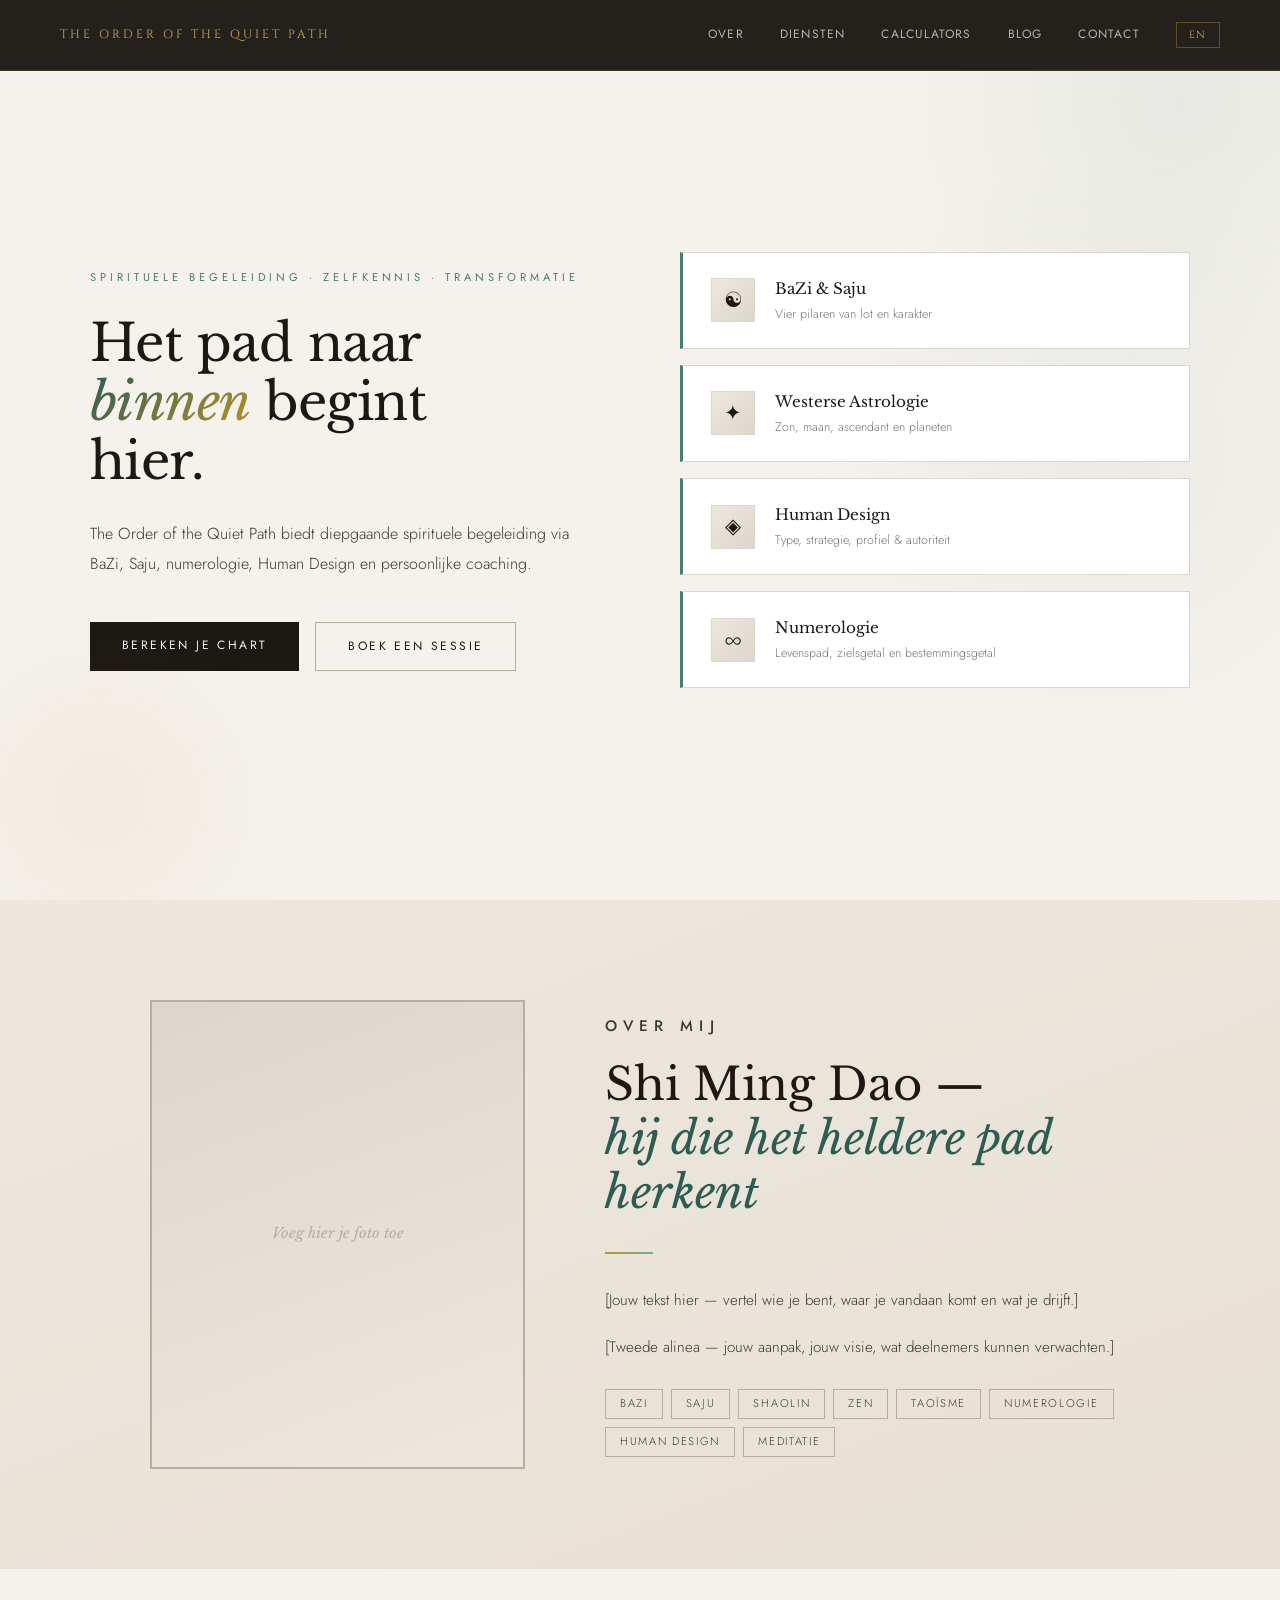
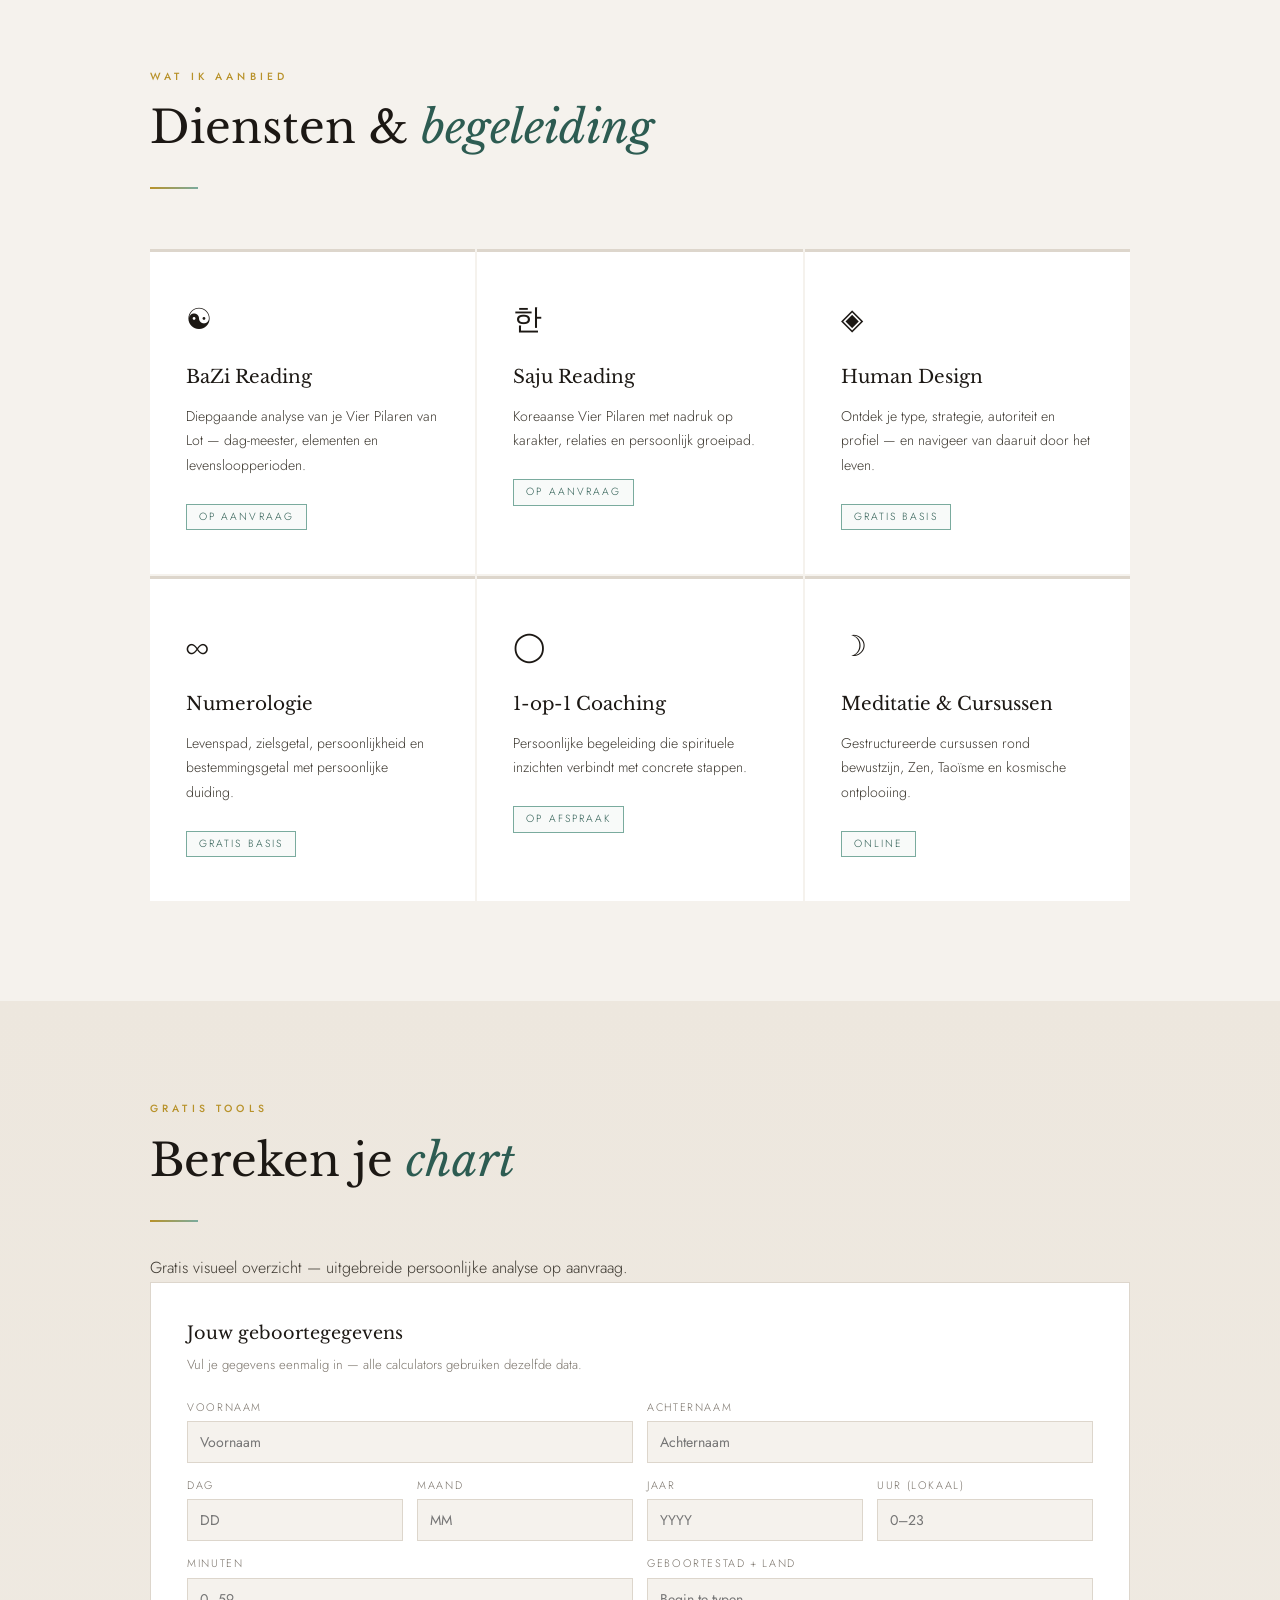
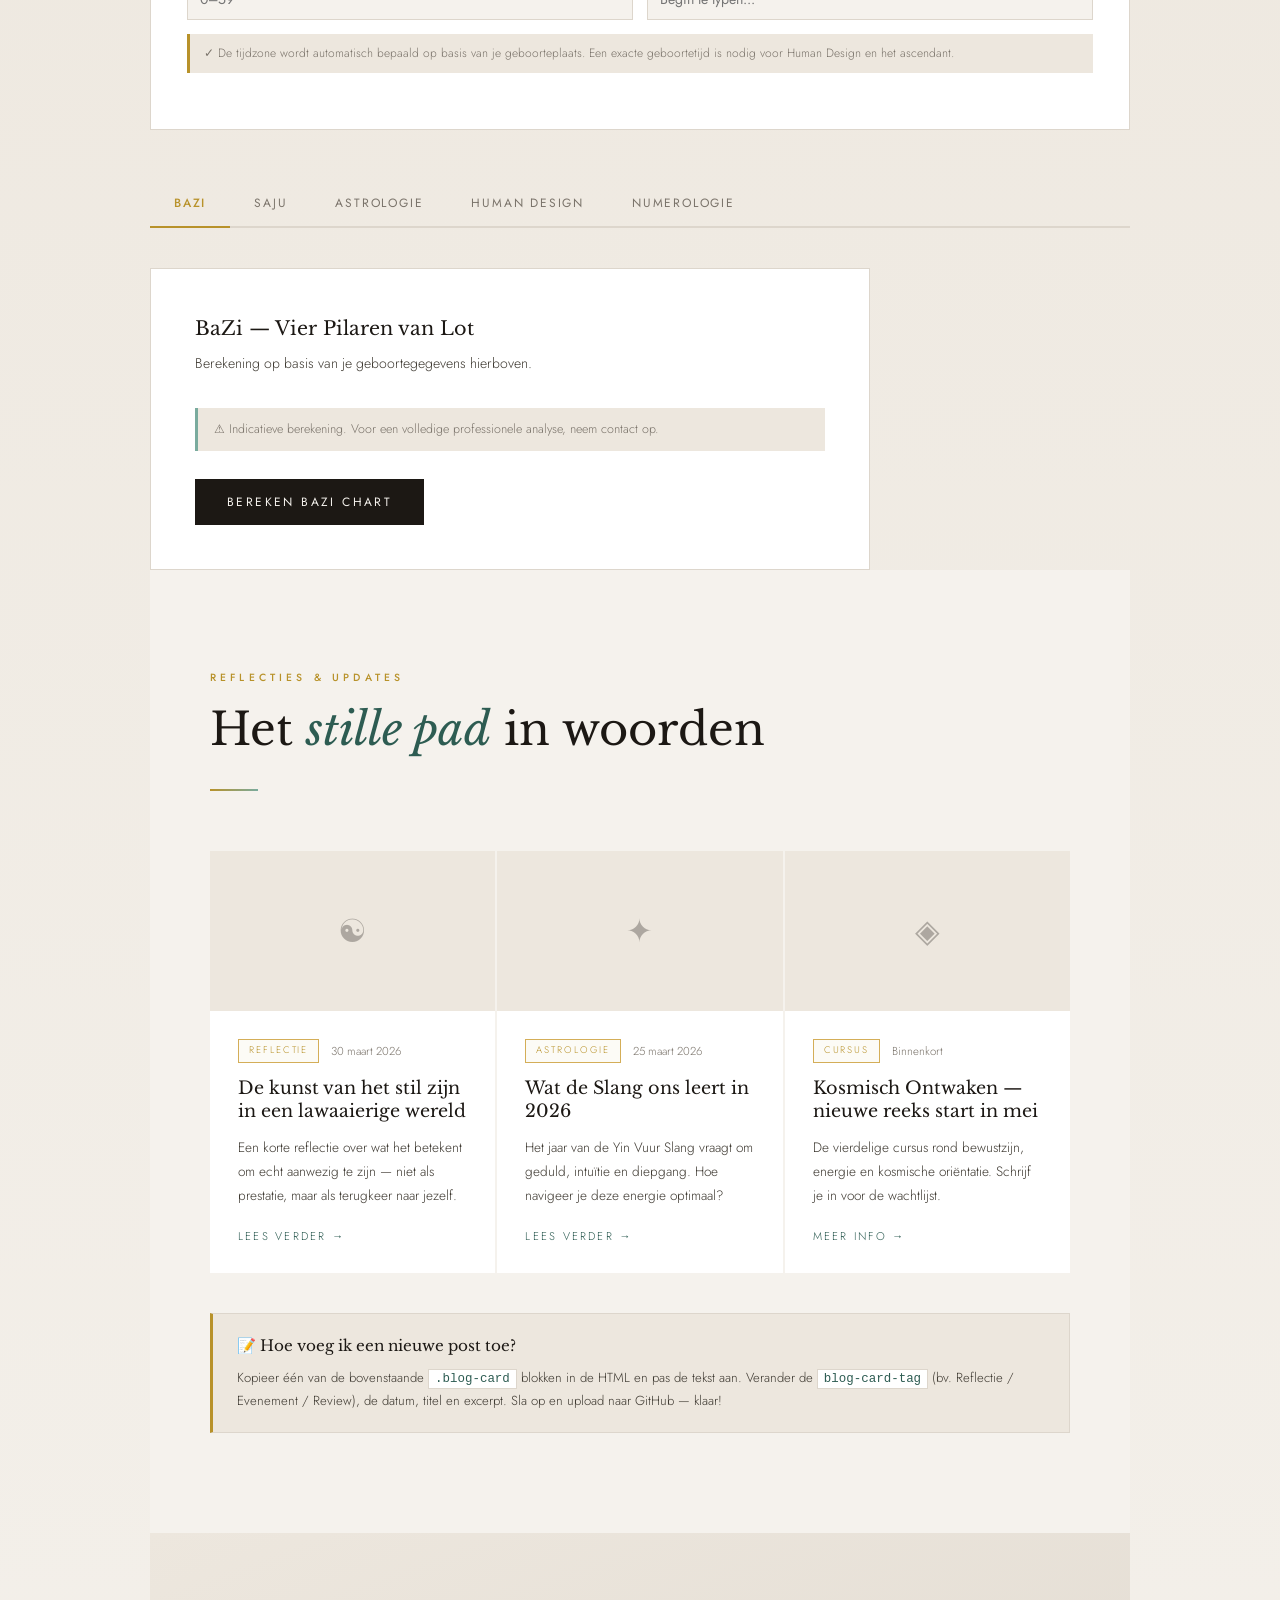
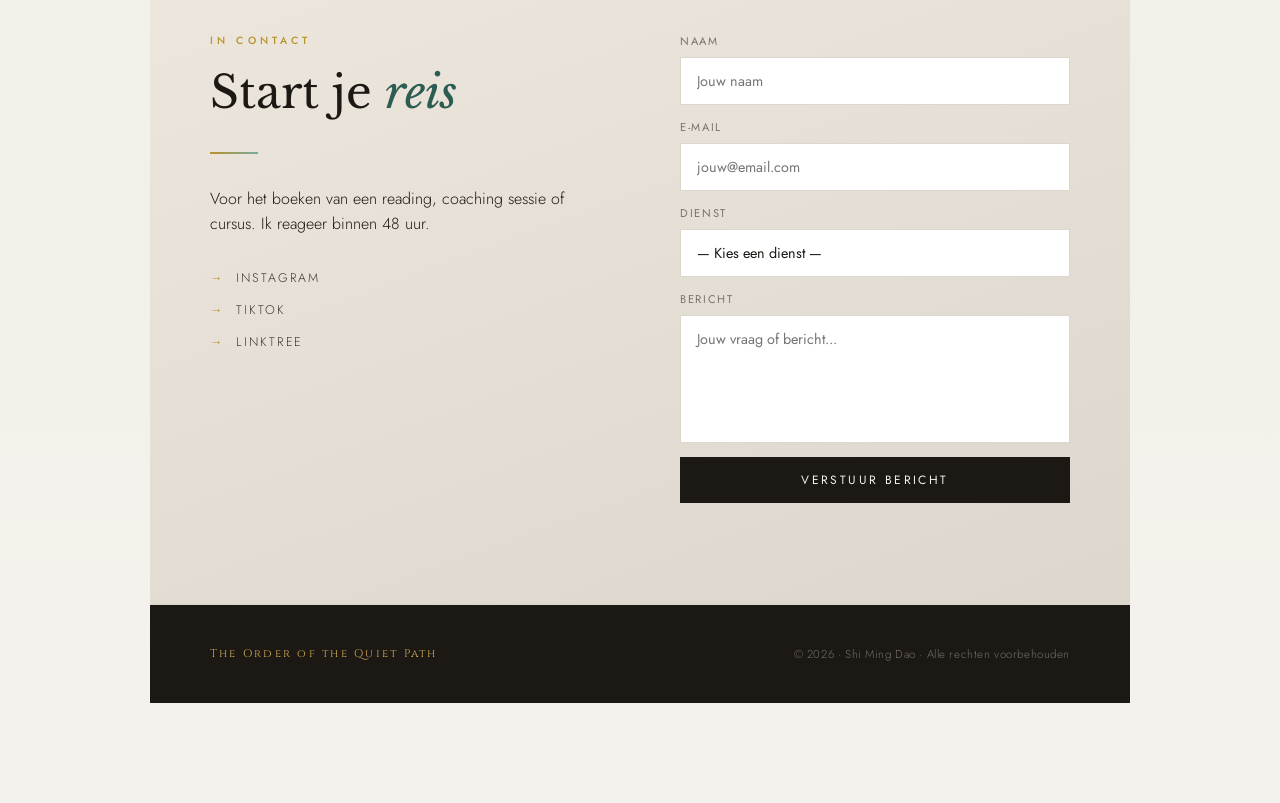
==== commit c8e4b24f: "Add files via upload" ====
--- a/toqp.html
+++ b/toqp.html
@@ -7,19 +7,24 @@
   <link href="https://fonts.googleapis.com/css2?family=Libre+Baskerville:ital,wght@0,400;0,700;1,400&family=Jost:wght@300;400;500&family=Cinzel:wght@400;500&display=swap" rel="stylesheet" />
   <style>
     :root {
-      --bg: #f7f4ef;
-      --bg2: #f0ece4;
+      --bg: #f5f2ed;
+      --bg2: #ede7de;
       --surface: #ffffff;
-      --ink: #1a1814;
-      --ink2: #4a4640;
-      --ink3: #7a756e;
-      --sage: #7a8c78;
-      --sage-light: #a8b8a6;
-      --sage-dark: #556b53;
-      --stone: #c8bfb0;
-      --stone-light: #e8e2d8;
-      --warm: #c9956c;
-      --line: rgba(26,24,20,0.1);
+      --ink: #1c1814;
+      --ink2: #3d3830;
+      --ink3: #7a736a;
+      --sage: #4a7c6f;
+      --sage-light: #7aab9e;
+      --sage-dark: #2d5c52;
+      --stone: #b8ad9e;
+      --stone-light: #ddd6cc;
+      --warm: #c47848;
+      --warm-light: #e8a878;
+      --gold: #b8922a;
+      --gold-light: #d4ae58;
+      --terracotta: #b85a3a;
+      --slate: #3a4a58;
+      --line: rgba(28,24,20,0.12);
     }
     *, *::before, *::after { box-sizing: border-box; margin: 0; padding: 0; }
     html { scroll-behavior: smooth; }
@@ -29,70 +34,74 @@
     nav {
       position: fixed; top: 0; left: 0; right: 0; z-index: 200;
       display: flex; justify-content: space-between; align-items: center;
-      padding: 24px 60px;
-      background: rgba(247,244,239,0.95); backdrop-filter: blur(12px);
-      border-bottom: 1px solid var(--line);
-    }
-    .nav-logo { font-family: 'Cinzel', serif; font-size: 0.75rem; letter-spacing: 0.25em; color: var(--ink); text-decoration: none; text-transform: uppercase; }
+      padding: 22px 60px;
+      background: rgba(28,24,20,0.96); backdrop-filter: blur(16px);
+      border-bottom: 1px solid rgba(184,146,42,0.2);
+    }
+    .nav-logo { font-family: 'Cinzel', serif; font-size: 0.75rem; letter-spacing: 0.25em; color: var(--gold-light); text-decoration: none; text-transform: uppercase; }
     .nav-links { display: flex; gap: 36px; align-items: center; }
-    .nav-links a { font-family: 'Jost', sans-serif; font-size: 0.75rem; font-weight: 400; letter-spacing: 0.1em; text-transform: uppercase; color: var(--ink2); text-decoration: none; transition: color 0.3s; }
-    .nav-links a:hover { color: var(--sage-dark); }
-    .lang-btn { font-family: 'Cinzel', serif; font-size: 0.65rem; letter-spacing: 0.15em; color: var(--sage-dark); background: transparent; border: 1px solid var(--sage-light); padding: 5px 12px; cursor: pointer; transition: all 0.3s; }
-    .lang-btn:hover { background: var(--sage-light); color: var(--ink); }
+    .nav-links a { font-family: 'Jost', sans-serif; font-size: 0.75rem; font-weight: 400; letter-spacing: 0.1em; text-transform: uppercase; color: rgba(245,242,237,0.7); text-decoration: none; transition: color 0.3s; }
+    .nav-links a:hover { color: var(--gold-light); }
+    .lang-btn { font-family: 'Cinzel', serif; font-size: 0.65rem; letter-spacing: 0.15em; color: var(--gold-light); background: transparent; border: 1px solid rgba(184,146,42,0.4); padding: 5px 12px; cursor: pointer; transition: all 0.3s; }
+    .lang-btn:hover { background: rgba(184,146,42,0.15); border-color: var(--gold-light); }
 
     /* HERO */
     #hero { min-height: 100vh; display: flex; align-items: center; padding: 120px 60px 80px; background: var(--bg); position: relative; overflow: hidden; }
+    #hero::before { content: ''; position: absolute; top: -200px; right: -200px; width: 600px; height: 600px; border-radius: 50%; background: radial-gradient(circle, rgba(74,124,111,0.08) 0%, transparent 70%); pointer-events: none; }
+    #hero::after { content: ''; position: absolute; bottom: -100px; left: -100px; width: 400px; height: 400px; border-radius: 50%; background: radial-gradient(circle, rgba(184,146,42,0.06) 0%, transparent 70%); pointer-events: none; }
     .hero-bg-circle { position: absolute; right: -10%; top: 50%; transform: translateY(-50%); width: 600px; height: 600px; border-radius: 50%; background: radial-gradient(circle, rgba(122,140,120,0.08) 0%, transparent 70%); pointer-events: none; }
     .hero-grid { display: grid; grid-template-columns: 1fr 1fr; gap: 80px; align-items: center; max-width: 1100px; margin: 0 auto; width: 100%; }
     .hero-tag { font-family: 'Jost', sans-serif; font-size: 0.7rem; font-weight: 400; letter-spacing: 0.35em; text-transform: uppercase; color: var(--sage); margin-bottom: 28px; animation: fadeUp 0.8s 0.2s both; }
-    .hero-title { font-family: 'Libre Baskerville', serif; font-size: clamp(2.4rem, 4vw, 3.8rem); font-weight: 400; line-height: 1.15; color: var(--ink); margin-bottom: 28px; animation: fadeUp 0.9s 0.35s both; }
-    .hero-title em { font-style: italic; color: var(--sage-dark); }
+    .hero-title { font-family: 'Libre Baskerville', serif; font-size: clamp(2.4rem, 4vw, 3.8rem); font-weight: 400; line-height: 1.15; color: var(--ink); margin-bottom: 28px; animation: fadeUp 0.9s 0.35s both; letter-spacing: -0.01em; }
+    .hero-title em { font-style: italic; color: var(--sage-dark); background: linear-gradient(135deg, var(--sage-dark), var(--gold)); -webkit-background-clip: text; -webkit-text-fill-color: transparent; background-clip: text; }
     .hero-desc { font-size: 1rem; line-height: 1.85; color: var(--ink2); margin-bottom: 44px; max-width: 480px; animation: fadeUp 0.8s 0.5s both; }
     .hero-btns { display: flex; gap: 16px; flex-wrap: wrap; animation: fadeUp 0.8s 0.65s both; }
     .hero-right { display: flex; flex-direction: column; gap: 16px; animation: fadeUp 0.9s 0.5s both; }
-    .hero-card { background: var(--surface); border: 1px solid var(--stone-light); padding: 24px 28px; display: flex; align-items: center; gap: 20px; transition: box-shadow 0.3s, transform 0.3s; }
-    .hero-card:hover { box-shadow: 0 8px 32px rgba(0,0,0,0.06); transform: translateX(4px); }
-    .hero-card-icon { width: 44px; height: 44px; background: var(--bg2); display: flex; align-items: center; justify-content: center; font-size: 1.3rem; flex-shrink: 0; }
+    .hero-card { background: var(--surface); border: 1px solid var(--stone-light); border-left: 3px solid var(--sage); padding: 24px 28px; display: flex; align-items: center; gap: 20px; transition: box-shadow 0.3s, transform 0.3s; }
+    .hero-card:hover { box-shadow: 0 8px 32px rgba(0,0,0,0.08); transform: translateX(6px); border-left-color: var(--gold); }
+    .hero-card-icon { width: 44px; height: 44px; background: linear-gradient(135deg, var(--bg2), var(--stone-light)); display: flex; align-items: center; justify-content: center; font-size: 1.3rem; flex-shrink: 0; border: 1px solid var(--stone-light); }
     .hero-card-text h4 { font-family: 'Libre Baskerville', serif; font-size: 0.95rem; font-weight: 400; margin-bottom: 4px; }
     .hero-card-text p { font-size: 0.78rem; color: var(--ink3); line-height: 1.5; }
 
     /* SECTIONS */
     .section-wrap { max-width: 1100px; margin: 0 auto; padding: 100px 60px; }
-    .section-tag { font-family: 'Jost', sans-serif; font-size: 0.65rem; font-weight: 500; letter-spacing: 0.4em; text-transform: uppercase; color: var(--sage); margin-bottom: 16px; }
+    .section-tag { font-family: 'Jost', sans-serif; font-size: 0.65rem; font-weight: 500; letter-spacing: 0.4em; text-transform: uppercase; color: var(--gold); margin-bottom: 16px; }
     .section-title { font-family: 'Libre Baskerville', serif; font-size: clamp(1.8rem, 3.5vw, 2.8rem); font-weight: 400; line-height: 1.2; color: var(--ink); margin-bottom: 20px; }
     .section-title em { font-style: italic; color: var(--sage-dark); }
+    .section-title strong { color: var(--gold); font-weight: 400; }
     .section-sub { font-size: 1rem; color: var(--ink2); line-height: 1.8; max-width: 560px; }
-    .divider { width: 48px; height: 2px; background: var(--sage-light); margin: 32px 0; }
+    .divider { width: 48px; height: 2px; background: linear-gradient(to right, var(--gold), var(--sage-light)); margin: 32px 0; }
     .reveal { opacity: 0; transform: translateY(24px); transition: opacity 0.7s ease, transform 0.7s ease; }
     .reveal.visible { opacity: 1; transform: translateY(0); }
 
     /* ABOUT */
-    #over { background: var(--bg2); }
+    #over { background: linear-gradient(160deg, #ede7de 0%, #e8e0d4 100%); }
     .about-layout { display: grid; grid-template-columns: 1fr 1.4fr; gap: 80px; align-items: center; }
-    .about-img { aspect-ratio: 4/5; background: var(--stone-light); position: relative; overflow: hidden; }
+    .about-img { aspect-ratio: 4/5; background: linear-gradient(160deg, var(--stone-light) 0%, var(--bg2) 100%); position: relative; overflow: hidden; border: 2px solid var(--stone); }
     .about-img img { width: 100%; height: 100%; object-fit: cover; display: block; }
     .about-img-placeholder { width: 100%; height: 100%; display: flex; align-items: center; justify-content: center; font-family: 'Libre Baskerville', serif; font-style: italic; color: var(--stone); font-size: 0.9rem; text-align: center; padding: 40px; line-height: 1.8; }
     .about-content p { font-size: 0.95rem; color: var(--ink2); line-height: 1.9; margin-bottom: 18px; }
     .about-content strong { color: var(--ink); font-weight: 400; }
     .about-tags { display: flex; flex-wrap: wrap; gap: 8px; margin-top: 28px; }
-    .about-tag { font-size: 0.7rem; letter-spacing: 0.15em; text-transform: uppercase; border: 1px solid var(--stone); color: var(--ink2); padding: 5px 14px; }
+    .about-tag { font-size: 0.7rem; letter-spacing: 0.15em; text-transform: uppercase; border: 1px solid var(--stone); color: var(--ink2); padding: 5px 14px; transition: all 0.2s; }
+    .about-tag:hover { background: var(--sage-dark); color: #fff; border-color: var(--sage-dark); }
 
     /* SERVICES */
     #diensten { background: var(--bg); }
     .services-grid { display: grid; grid-template-columns: repeat(3, 1fr); gap: 2px; margin-top: 60px; }
-    .service-card { background: var(--surface); padding: 44px 36px; border-top: 3px solid transparent; transition: border-color 0.3s, box-shadow 0.3s; }
-    .service-card:hover { border-color: var(--sage); box-shadow: 0 12px 40px rgba(0,0,0,0.06); }
+    .service-card { background: var(--surface); padding: 44px 36px; border-top: 3px solid var(--stone-light); transition: border-color 0.3s, box-shadow 0.3s, transform 0.3s; }
+    .service-card:hover { border-color: var(--gold); box-shadow: 0 12px 40px rgba(0,0,0,0.08); transform: translateY(-3px); }
     .service-icon { font-size: 1.8rem; margin-bottom: 20px; }
-    .service-name { font-family: 'Libre Baskerville', serif; font-size: 1.15rem; font-weight: 400; margin-bottom: 12px; }
+    .service-name { font-family: 'Libre Baskerville', serif; font-size: 1.15rem; font-weight: 400; margin-bottom: 12px; color: var(--ink); }
     .service-desc { font-size: 0.88rem; color: var(--ink2); line-height: 1.75; margin-bottom: 24px; }
-    .service-tag { display: inline-block; font-size: 0.65rem; letter-spacing: 0.2em; text-transform: uppercase; color: var(--sage-dark); border: 1px solid var(--sage-light); padding: 4px 12px; }
+    .service-tag { display: inline-block; font-size: 0.65rem; letter-spacing: 0.2em; text-transform: uppercase; color: var(--sage-dark); border: 1px solid var(--sage-light); padding: 4px 12px; background: rgba(74,124,111,0.04); }
 
     /* CALCULATORS */
-    #calculators { background: var(--bg2); }
+    #calculators { background: linear-gradient(180deg, var(--bg2) 0%, var(--bg) 100%); }
     .calc-tabs { display: flex; gap: 0; margin-top: 50px; margin-bottom: 40px; border-bottom: 2px solid var(--stone-light); flex-wrap: wrap; }
     .calc-tab { font-family: 'Jost', sans-serif; font-size: 0.75rem; font-weight: 400; letter-spacing: 0.15em; text-transform: uppercase; padding: 14px 24px; cursor: pointer; color: var(--ink3); background: transparent; border: none; border-bottom: 2px solid transparent; margin-bottom: -2px; transition: all 0.3s; }
-    .calc-tab:hover { color: var(--ink); }
-    .calc-tab.active { color: var(--sage-dark); border-bottom-color: var(--sage-dark); }
+    .calc-tab:hover { color: var(--gold); }
+    .calc-tab.active { color: var(--gold); border-bottom-color: var(--gold); font-weight: 500; }
     .calc-panel { display: none; }
     .calc-panel.active { display: block; }
     .calc-form { background: var(--surface); border: 1px solid var(--stone-light); padding: 44px; max-width: 720px; }
@@ -107,11 +116,13 @@
     .calc-note { font-size: 0.78rem; color: var(--ink3); margin: 12px 0 28px; line-height: 1.6; padding: 12px 16px; background: var(--bg2); border-left: 3px solid var(--sage-light); }
     .calc-result { margin-top: 40px; display: none; }
     .calc-result.show { display: block; }
-    .result-title { font-family: 'Libre Baskerville', serif; font-size: 1rem; font-weight: 400; margin-bottom: 24px; color: var(--ink); padding-bottom: 12px; border-bottom: 1px solid var(--stone-light); }
+    .result-title { font-family: 'Libre Baskerville', serif; font-size: 1rem; font-weight: 400; margin-bottom: 24px; color: var(--ink); padding-bottom: 12px; border-bottom: 2px solid var(--stone-light); }
     .bazi-chart { display: grid; grid-template-columns: repeat(4, 1fr); gap: 12px; margin-bottom: 28px; }
-    .bazi-pillar { background: var(--bg2); border: 1px solid var(--stone-light); padding: 16px 12px; text-align: center; }
+    /* bazi-pillar defined below */
     .bazi-pillar-label { font-size: 0.6rem; letter-spacing: 0.2em; text-transform: uppercase; color: var(--ink3); margin-bottom: 12px; }
     .bazi-stem { font-family: 'Libre Baskerville', serif; font-size: 1.5rem; margin-bottom: 4px; font-style: italic; }
+    .bazi-pillar { background: var(--bg2); border: 1px solid var(--stone-light); padding: 16px 12px; text-align: center; border-top: 3px solid var(--sage); transition: border-color 0.2s; }
+    .bazi-pillar:hover { border-top-color: var(--gold); }
     .bazi-stem-name { font-size: 0.72rem; color: var(--ink2); margin-bottom: 12px; }
     .bazi-branch { font-family: 'Libre Baskerville', serif; font-size: 1.5rem; color: var(--ink); margin-bottom: 4px; font-style: italic; }
     .bazi-branch-name { font-size: 0.72rem; color: var(--ink2); }
@@ -121,9 +132,10 @@
     .element-name { font-size: 0.65rem; color: var(--ink2); }
     .element-count { font-family: 'Libre Baskerville', serif; font-size: 1.1rem; color: var(--sage-dark); font-style: italic; }
     .num-grid { display: grid; grid-template-columns: repeat(4, 1fr); gap: 12px; margin-bottom: 28px; }
-    .num-card { background: var(--bg2); border: 1px solid var(--stone-light); padding: 20px; text-align: center; }
+    .num-card { background: var(--surface); border: 1px solid var(--stone-light); border-top: 3px solid var(--sage); padding: 20px; text-align: center; transition: border-color 0.2s, box-shadow 0.2s; }
+    .num-card:hover { border-top-color: var(--gold); box-shadow: 0 4px 16px rgba(0,0,0,0.06); }
     .num-label { font-size: 0.6rem; letter-spacing: 0.2em; text-transform: uppercase; color: var(--ink3); margin-bottom: 8px; }
-    .num-value { font-family: 'Libre Baskerville', serif; font-size: 2.5rem; color: var(--sage-dark); font-style: italic; margin-bottom: 6px; }
+    .num-value { font-family: 'Libre Baskerville', serif; font-size: 2.5rem; color: var(--gold); font-style: italic; margin-bottom: 6px; }
     .num-name { font-size: 0.75rem; color: var(--ink2); }
     .western-grid { display: grid; grid-template-columns: repeat(2, 1fr); gap: 12px; margin-bottom: 28px; }
     .western-item { background: var(--bg2); border: 1px solid var(--stone-light); padding: 14px 18px; display: flex; align-items: center; gap: 14px; }
@@ -150,7 +162,7 @@
     .hd-center-state.defined { color: var(--sage-dark); }
     .hd-center-state.undefined { color: var(--stone); }
 
-    .analysis-cta { background: var(--bg2); border: 1px solid var(--stone-light); padding: 24px 28px; display: flex; align-items: center; justify-content: space-between; gap: 20px; flex-wrap: wrap; }
+    .analysis-cta { background: linear-gradient(135deg, var(--bg2) 0%, var(--stone-light) 100%); border: 1px solid var(--stone); border-left: 3px solid var(--sage-dark); padding: 24px 28px; display: flex; align-items: center; justify-content: space-between; gap: 20px; flex-wrap: wrap; }
     .analysis-cta-text h4 { font-family: 'Libre Baskerville', serif; font-size: 1rem; font-weight: 400; margin-bottom: 6px; }
     .analysis-cta-text p { font-size: 0.82rem; color: var(--ink2); line-height: 1.6; }
 
@@ -163,25 +175,26 @@
     .blog-card-img-placeholder { font-size: 2rem; opacity: 0.3; }
     .blog-card-body { padding: 28px; }
     .blog-card-meta { display: flex; gap: 12px; align-items: center; margin-bottom: 14px; }
-    .blog-card-tag { font-size: 0.6rem; letter-spacing: 0.2em; text-transform: uppercase; color: var(--sage-dark); border: 1px solid var(--sage-light); padding: 3px 10px; }
+    .blog-card-tag { font-size: 0.6rem; letter-spacing: 0.2em; text-transform: uppercase; color: var(--gold); border: 1px solid var(--gold-light); padding: 3px 10px; background: rgba(184,146,42,0.04); }
     .blog-card-date { font-size: 0.72rem; color: var(--ink3); }
     .blog-card-title { font-family: 'Libre Baskerville', serif; font-size: 1.1rem; font-weight: 400; line-height: 1.35; margin-bottom: 12px; color: var(--ink); }
     .blog-card-excerpt { font-size: 0.85rem; color: var(--ink2); line-height: 1.75; margin-bottom: 20px; }
-    .blog-card-read { font-size: 0.7rem; letter-spacing: 0.2em; text-transform: uppercase; color: var(--sage-dark); text-decoration: none; display: flex; align-items: center; gap: 8px; transition: gap 0.3s; }
+    .blog-card-read { font-size: 0.7rem; letter-spacing: 0.2em; text-transform: uppercase; color: var(--sage-dark); text-decoration: none; display: flex; align-items: center; gap: 8px; transition: gap 0.3s, color 0.3s; }
+    .blog-card-read:hover { color: var(--gold); }
     .blog-card:hover .blog-card-read { gap: 14px; }
-    .blog-add-note { margin-top: 40px; background: var(--bg2); border: 1px solid var(--stone-light); border-left: 3px solid var(--sage); padding: 20px 24px; }
+    .blog-add-note { margin-top: 40px; background: var(--bg2); border: 1px solid var(--stone-light); border-left: 3px solid var(--gold); padding: 20px 24px; }
     .blog-add-note h4 { font-family: 'Libre Baskerville', serif; font-size: 0.95rem; font-weight: 400; margin-bottom: 8px; }
     .blog-add-note p { font-size: 0.82rem; color: var(--ink2); line-height: 1.7; }
     .blog-add-note code { font-size: 0.78rem; background: var(--surface); padding: 2px 6px; border: 1px solid var(--stone-light); color: var(--sage-dark); }
 
     /* CONTACT */
-    #contact { background: var(--bg2); }
+    #contact { background: linear-gradient(160deg, var(--bg2) 0%, var(--stone-light) 100%); }
     .contact-layout { display: grid; grid-template-columns: 1fr 1fr; gap: 80px; }
     .contact-info p { font-size: 0.9rem; color: var(--ink2); line-height: 1.85; margin-bottom: 28px; }
     .contact-social { display: flex; flex-direction: column; gap: 12px; margin-top: 32px; }
     .contact-social a { font-size: 0.78rem; letter-spacing: 0.15em; text-transform: uppercase; color: var(--ink2); text-decoration: none; display: flex; align-items: center; gap: 12px; transition: color 0.3s; }
-    .contact-social a:hover { color: var(--sage-dark); }
-    .contact-social a::before { content: '→'; color: var(--sage); }
+    .contact-social a:hover { color: var(--gold); }
+    .contact-social a::before { content: '→'; color: var(--gold); }
     .contact-form { display: flex; flex-direction: column; gap: 14px; }
     .contact-form input, .contact-form textarea, .contact-form select { background: var(--surface); border: 1px solid var(--stone-light); color: var(--ink); padding: 13px 16px; font-family: 'Jost', sans-serif; font-size: 0.9rem; outline: none; transition: border-color 0.3s; width: 100%; appearance: none; }
     .contact-form input:focus, .contact-form textarea:focus, .contact-form select:focus { border-color: var(--sage); }
@@ -190,17 +203,17 @@
     /* BUTTONS */
     .btn { display: inline-block; font-family: 'Jost', sans-serif; font-size: 0.75rem; font-weight: 400; letter-spacing: 0.2em; text-transform: uppercase; text-decoration: none; padding: 14px 32px; transition: all 0.3s; cursor: pointer; border: none; }
     .btn-primary { background: var(--ink); color: var(--bg); }
-    .btn-primary:hover { background: var(--sage-dark); }
-    .btn-sage { background: var(--sage); color: white; }
-    .btn-sage:hover { background: var(--sage-dark); }
+    .btn-primary:hover { background: var(--slate); }
+    .btn-sage { background: var(--sage-dark); color: white; }
+    .btn-sage:hover { background: var(--slate); }
     .btn-outline { border: 1px solid var(--stone); color: var(--ink); background: transparent; }
     .btn-outline:hover { border-color: var(--ink); background: var(--ink); color: var(--bg); }
     .btn-sm { padding: 10px 20px; font-size: 0.7rem; }
 
     /* FOOTER */
-    footer { padding: 40px 60px; display: flex; justify-content: space-between; align-items: center; border-top: 1px solid var(--line); background: var(--bg); }
-    footer p { font-size: 0.72rem; color: var(--ink3); letter-spacing: 0.05em; }
-    .footer-logo { font-family: 'Cinzel', serif; font-size: 0.7rem; letter-spacing: 0.2em; color: var(--ink2); }
+    footer { padding: 40px 60px; display: flex; justify-content: space-between; align-items: center; border-top: 2px solid var(--stone-light); background: var(--ink); }
+    footer p { font-size: 0.72rem; color: rgba(245,242,237,0.4); letter-spacing: 0.05em; }
+    .footer-logo { font-family: 'Cinzel', serif; font-size: 0.7rem; letter-spacing: 0.2em; color: var(--gold-light); }
 
     @keyframes fadeUp { from { opacity: 0; transform: translateY(20px); } to { opacity: 1; transform: translateY(0); } }
 
@@ -219,6 +232,46 @@
       .num-grid { grid-template-columns: repeat(2, 1fr); }
       .calc-form { padding: 28px 20px; }
     }
+  
+    .hd-info-row{display:flex;justify-content:space-between;align-items:baseline;padding:5px 0;border-bottom:1px solid rgba(26,24,20,0.05);}
+    .hd-info-row:last-child{border:none;}
+    .hd-info-label{font-size:0.68rem;letter-spacing:0.1em;text-transform:uppercase;color:var(--ink3);}
+    .hd-info-value{font-family:'Libre Baskerville',serif;font-size:0.88rem;color:var(--slate);font-style:italic;text-align:right;max-width:60%;}
+  
+    /* SHARED BIRTH FORM */
+    .birth-form { background: var(--surface); border: 1px solid var(--stone-light); padding: 36px; margin-bottom: 2px; }
+    .birth-form h3 { font-family: 'Libre Baskerville', serif; font-size: 1.1rem; font-weight: 400; margin-bottom: 6px; }
+    .birth-form .form-sub { font-size: 0.82rem; color: var(--ink3); margin-bottom: 24px; line-height: 1.6; }
+    .birth-form-grid { display: grid; grid-template-columns: 1fr 1fr 1fr; gap: 14px; margin-bottom: 14px; }
+    .birth-form-grid.two { grid-template-columns: 1fr 1fr; }
+    .birth-form-grid.four { grid-template-columns: 1fr 1fr 1fr 1fr; }
+    .birth-field { display: flex; flex-direction: column; gap: 5px; }
+    .birth-field label { font-size: 0.68rem; letter-spacing: 0.15em; text-transform: uppercase; color: var(--ink3); }
+    .birth-field input, .birth-field select {
+      background: var(--bg); border: 1px solid var(--stone-light); color: var(--ink);
+      padding: 10px 12px; font-family: 'Jost', sans-serif; font-size: 0.88rem;
+      outline: none; transition: border-color 0.3s; appearance: none; width: 100%;
+    }
+    .birth-field input:focus, .birth-field select:focus { border-color: var(--sage); }
+    .city-wrap { position: relative; }
+    .city-suggestions {
+      position: absolute; top: 100%; left: 0; right: 0; z-index: 300;
+      background: var(--surface); border: 1px solid var(--gold-light); border-top: none;
+      max-height: 200px; overflow-y: auto; display: none;
+      box-shadow: 0 8px 24px rgba(0,0,0,0.1);
+    }
+    .city-suggestion {
+      padding: 9px 12px; font-size: 0.82rem; color: var(--ink2); cursor: pointer;
+      border-bottom: 1px solid var(--stone-light); transition: background 0.2s;
+    }
+    .city-suggestion:hover { background: var(--bg2); }
+    .city-suggestion .city-country { font-size: 0.7rem; color: var(--ink3); margin-left: 6px; }
+    .birth-note { font-size: 0.75rem; color: var(--ink3); padding: 10px 14px; background: var(--bg2); border-left: 3px solid var(--gold); margin-bottom: 20px; line-height: 1.6; }
+    .calc-btn-row { display: flex; gap: 10px; flex-wrap: wrap; }
+    .btn-calc { display: inline-block; font-family: 'Jost', sans-serif; font-size: 0.7rem; font-weight: 400; letter-spacing: 0.2em; text-transform: uppercase; padding: 12px 24px; transition: all 0.3s; cursor: pointer; border: none; background: var(--ink); color: var(--bg); }
+    .btn-calc:hover { background: var(--sage-dark); }
+    .btn-calc.secondary { background: transparent; border: 1px solid var(--stone); color: var(--ink2); }
+    .btn-calc.secondary:hover { background: var(--ink); color: var(--bg); }
   </style>
 </head>
 <body>
@@ -308,6 +361,37 @@
         <div class="divider"></div>
         <p class="section-sub" data-nl="Gratis visueel overzicht van je astrologisch en numerologisch profiel. Uitgebreide persoonlijke analyse op aanvraag." data-en="Free visual overview of your astrological and numerological profile. Extended personal analysis on request.">Gratis visueel overzicht — uitgebreide persoonlijke analyse op aanvraag.</p>
       </div>
+      <!-- SHARED BIRTH INPUT FORM -->
+      <div class="birth-form reveal" id="shared-birth-form">
+        <h3 data-nl="Jouw geboortegegevens" data-en="Your birth data">Jouw geboortegegevens</h3>
+        <p class="form-sub" data-nl="Vul je gegevens eenmalig in — alle calculators gebruiken dezelfde data." data-en="Fill in your details once — all calculators use the same data.">Vul je gegevens eenmalig in — alle calculators gebruiken dezelfde data.</p>
+        <div class="birth-form-grid two">
+          <div class="birth-field"><label data-nl="Voornaam" data-en="First name">Voornaam</label><input type="text" id="bf-firstname" placeholder="Voornaam"/></div>
+          <div class="birth-field"><label data-nl="Achternaam" data-en="Last name">Achternaam</label><input type="text" id="bf-lastname" placeholder="Achternaam"/></div>
+        </div>
+        <div class="birth-form-grid four">
+          <div class="birth-field"><label data-nl="Dag" data-en="Day">Dag</label><input type="number" id="bf-day" min="1" max="31" placeholder="DD"/></div>
+          <div class="birth-field"><label data-nl="Maand" data-en="Month">Maand</label><input type="number" id="bf-month" min="1" max="12" placeholder="MM"/></div>
+          <div class="birth-field"><label data-nl="Jaar" data-en="Year">Jaar</label><input type="number" id="bf-year" min="1900" max="2030" placeholder="YYYY"/></div>
+          <div class="birth-field"><label data-nl="Uur (lokaal)" data-en="Hour (local)">Uur (lokaal)</label><input type="number" id="bf-hour" min="0" max="23" placeholder="0–23"/></div>
+        </div>
+        <div class="birth-form-grid two">
+          <div class="birth-field"><label data-nl="Minuten" data-en="Minutes">Minuten</label><input type="number" id="bf-minute" min="0" max="59" placeholder="0–59"/></div>
+          <div class="birth-field">
+            <label data-nl="Geboortestad + land" data-en="Birth city + country">Geboortestad + land</label>
+            <div class="city-wrap">
+              <input type="text" id="bf-city" placeholder="Begin te typen..." autocomplete="off" oninput="citySearch(this.value)"/>
+              <div class="city-suggestions" id="city-suggestions"></div>
+            </div>
+          </div>
+        </div>
+        <input type="hidden" id="bf-lat" value=""/>
+        <input type="hidden" id="bf-lon" value=""/>
+        <input type="hidden" id="bf-tz" value="1"/>
+        <div class="birth-note" data-nl="✓ De tijdzone wordt automatisch bepaald op basis van je geboorteplaats. Een exacte geboortetijd is nodig voor Human Design en het ascendant." data-en="✓ The timezone is automatically determined based on your birth location. An exact birth time is required for Human Design and the ascendant.">✓ De tijdzone wordt automatisch bepaald op basis van je geboorteplaats. Een exacte geboortetijd is nodig voor Human Design en het ascendant.</div>
+      </div>
+
+      <!-- CALCULATOR TABS -->
       <div class="calc-tabs reveal">
         <button class="calc-tab active" data-tab="bazi">BaZi</button>
         <button class="calc-tab" data-tab="saju">Saju</button>
@@ -316,20 +400,11 @@
         <button class="calc-tab" data-tab="numerology" data-nl="Numerologie" data-en="Numerology">Numerologie</button>
       </div>
 
-      <!-- BAZI -->
+      <!-- BAZI PANEL -->
       <div class="calc-panel active reveal" id="panel-bazi">
         <div class="calc-form">
           <h3 data-nl="BaZi — Vier Pilaren van Lot" data-en="BaZi — Four Pillars of Destiny">BaZi — Vier Pilaren van Lot</h3>
-          <p data-nl="Voer je geboortedatum en -tijd in voor je persoonlijke BaZi chart." data-en="Enter your birth date and time for your personal BaZi chart.">Voer je geboortedatum en -tijd in voor je persoonlijke BaZi chart.</p>
-          <div class="form-row triple">
-            <div class="form-group"><label data-nl="Dag" data-en="Day">Dag</label><input type="number" id="bazi-day" min="1" max="31" placeholder="DD" /></div>
-            <div class="form-group"><label data-nl="Maand" data-en="Month">Maand</label><input type="number" id="bazi-month" min="1" max="12" placeholder="MM" /></div>
-            <div class="form-group"><label data-nl="Jaar" data-en="Year">Jaar</label><input type="number" id="bazi-year" min="1900" max="2030" placeholder="YYYY" /></div>
-          </div>
-          <div class="form-row">
-            <div class="form-group"><label data-nl="Uur (optioneel)" data-en="Hour (optional)">Uur (optioneel)</label><input type="number" id="bazi-hour" min="0" max="23" placeholder="0–23" /></div>
-            <div class="form-group"><label data-nl="Minuten (optioneel)" data-en="Minutes (optional)">Minuten (optioneel)</label><input type="number" id="bazi-min" min="0" max="59" placeholder="0–59" /></div>
-          </div>
+          <p data-nl="Berekening op basis van je geboortegegevens hierboven. Het uurpilaar vereist een exacte geboortetijd." data-en="Calculation based on your birth data above. The hour pillar requires an exact birth time.">Berekening op basis van je geboortegegevens hierboven.</p>
           <div class="calc-note" data-nl="⚠ Indicatieve berekening. Voor een volledige professionele BaZi analyse inclusief lopende gelukspilaren, neem contact op." data-en="⚠ Indicative calculation. For a full professional BaZi analysis including luck pillars, please get in touch.">⚠ Indicatieve berekening. Voor een volledige professionele analyse, neem contact op.</div>
           <button class="btn btn-primary" onclick="calcBazi()" data-nl="Bereken BaZi Chart" data-en="Calculate BaZi Chart">Bereken BaZi Chart</button>
           <div class="calc-result" id="bazi-result">
@@ -341,21 +416,15 @@
         </div>
       </div>
 
-      <!-- SAJU -->
+      <!-- SAJU PANEL -->
       <div class="calc-panel reveal" id="panel-saju">
         <div class="calc-form">
           <h3 data-nl="Saju — Koreaanse Vier Pilaren" data-en="Saju — Korean Four Pillars">Saju — Koreaanse Vier Pilaren</h3>
           <p data-nl="De Koreaanse variant van de Vier Pilaren met nadruk op karakter en relaties." data-en="The Korean variant of the Four Pillars with emphasis on character and relationships.">De Koreaanse variant van de Vier Pilaren met nadruk op karakter en relaties.</p>
-          <div class="form-row triple">
-            <div class="form-group"><label data-nl="Dag" data-en="Day">Dag</label><input type="number" id="saju-day" min="1" max="31" placeholder="DD" /></div>
-            <div class="form-group"><label data-nl="Maand" data-en="Month">Maand</label><input type="number" id="saju-month" min="1" max="12" placeholder="MM" /></div>
-            <div class="form-group"><label data-nl="Jaar" data-en="Year">Jaar</label><input type="number" id="saju-year" min="1900" max="2030" placeholder="YYYY" /></div>
-          </div>
           <div class="form-row">
-            <div class="form-group"><label data-nl="Uur (optioneel)" data-en="Hour (optional)">Uur (optioneel)</label><input type="number" id="saju-hour" min="0" max="23" placeholder="0–23" /></div>
             <div class="form-group"><label data-nl="Geslacht" data-en="Gender">Geslacht</label><select id="saju-gender"><option value="m" data-nl="Man" data-en="Male">Man</option><option value="f" data-nl="Vrouw" data-en="Female">Vrouw</option></select></div>
           </div>
-          <div class="calc-note" data-nl="⚠ Indicatieve berekening. Professionele Saju analyse beschikbaar op aanvraag." data-en="⚠ Indicative calculation. Professional Saju analysis available on request.">⚠ Indicatieve berekening. Professionele Saju analyse op aanvraag.</div>
+          <div class="calc-note" data-nl="⚠ Indicatieve berekening. Professionele Saju analyse op aanvraag." data-en="⚠ Indicative calculation. Professional Saju analysis on request.">⚠ Indicatieve berekening. Professionele Saju analyse op aanvraag.</div>
           <button class="btn btn-primary" onclick="calcSaju()" data-nl="Bereken Saju Chart" data-en="Calculate Saju Chart">Bereken Saju Chart</button>
           <div class="calc-result" id="saju-result">
             <div class="result-title" data-nl="Jouw Saju Chart" data-en="Your Saju Chart">Jouw Saju Chart</div>
@@ -365,71 +434,106 @@
         </div>
       </div>
 
-      <!-- WESTERN -->
+      <!-- WESTERN PANEL -->
       <div class="calc-panel reveal" id="panel-western">
-        <div class="calc-form">
-          <h3 data-nl="Westerse Geboortehoroscoop" data-en="Western Birth Chart">Westerse Geboortehoroscoop</h3>
-          <p data-nl="Bereken je zon-, maan- en ascendantteken op basis van je geboortedatum." data-en="Calculate your sun, moon and ascendant sign based on your birth date.">Bereken je zon-, maan- en ascendantteken op basis van je geboortedatum.</p>
-          <div class="form-row triple">
-            <div class="form-group"><label data-nl="Dag" data-en="Day">Dag</label><input type="number" id="west-day" min="1" max="31" placeholder="DD" /></div>
-            <div class="form-group"><label data-nl="Maand" data-en="Month">Maand</label><input type="number" id="west-month" min="1" max="12" placeholder="MM" /></div>
-            <div class="form-group"><label data-nl="Jaar" data-en="Year">Jaar</label><input type="number" id="west-year" min="1900" max="2030" placeholder="YYYY" /></div>
-          </div>
-          <div class="form-row">
-            <div class="form-group"><label data-nl="Uur (voor ascendant)" data-en="Hour (for ascendant)">Uur (voor ascendant)</label><input type="number" id="west-hour" min="0" max="23" placeholder="0–23" /></div>
-            <div class="form-group"><label data-nl="Minuten" data-en="Minutes">Minuten</label><input type="number" id="west-min" min="0" max="59" placeholder="0–59" /></div>
-          </div>
-          <div class="calc-note" data-nl="⚠ Zon- en maanteken zijn exact. Ascendant is indicatief zonder geboorteplaats." data-en="⚠ Sun and moon signs are exact. Ascendant is indicative without birth location.">⚠ Zon- en maanteken zijn exact. Ascendant is indicatief zonder geboorteplaats.</div>
-          <button class="btn btn-primary" onclick="calcWestern()" data-nl="Bereken Horoscoop" data-en="Calculate Chart">Bereken Horoscoop</button>
-          <div class="calc-result" id="western-result">
-            <div class="result-title" data-nl="Jouw Geboortehoroscoop" data-en="Your Birth Chart">Jouw Geboortehoroscoop</div>
-            <div class="western-grid" id="western-planets"></div>
-            <div class="analysis-cta"><div class="analysis-cta-text"><h4 data-nl="Volledige horoscoop analyse?" data-en="Full horoscope analysis?">Volledige horoscoop analyse?</h4><p data-nl="Een persoonlijke lezing duikt dieper in je planeten, huizen en aspecten." data-en="A personal reading dives deeper into your planets, houses and aspects.">Een persoonlijke lezing duikt dieper in je planeten, huizen en aspecten.</p></div><a href="#contact" class="btn btn-sage btn-sm" data-nl="Vraag een reading aan" data-en="Request a reading">Vraag een reading aan</a></div>
+        <div style="background:var(--surface);border:1px solid var(--stone-light);padding:36px;max-width:720px;">
+          <h3 style="font-family:'Libre Baskerville',serif;font-size:1.2rem;font-weight:400;margin-bottom:8px;" data-nl="Westerse Geboortehoroscoop" data-en="Western Birth Chart">Westerse Geboortehoroscoop</h3>
+          <p style="font-size:0.88rem;color:var(--ink2);margin-bottom:16px;line-height:1.7;" data-nl="Accurate geboortehoroscoop via professionele ephemeridedata van astro-app.net." data-en="Accurate birth chart via professional ephemeris data from astro-app.net.">Accurate geboortehoroscoop via professionele ephemeridedata van astro-app.net.</p>
+          <div style="background:var(--bg2);border-left:3px solid var(--sage);padding:12px 16px;font-size:0.78rem;color:var(--ink3);margin-bottom:24px;line-height:1.6;">✓ <span data-nl="Deze calculator gebruikt echte astronomische data. Voer je geboorteplaats in het gedeelde formulier hierboven in voor een accuraat ascendant." data-en="This calculator uses real astronomical data. Enter your birth location in the shared form above for an accurate ascendant.">Voer je geboorteplaats in het formulier hierboven in voor een accuraat ascendant.</span></div>
+          <script>
+            var widgetApp = "astrologer";
+            var widgetLanguage = "en";
+            var widgetSize = 0;
+            var widgetMainBg = "f0ece4";
+            var widgetHeaderBg = "f7f4ef";
+            var widgetMode = "0";
+          </script>
+          <script src="https://astro-app.net/js/widget.js"></script>
+          <div style="margin-top:28px;" class="analysis-cta">
+            <div class="analysis-cta-text">
+              <h4 data-nl="Wil je een persoonlijke duiding?" data-en="Want a personal interpretation?">Wil je een persoonlijke duiding?</h4>
+              <p data-nl="Een professionele reading verbindt je horoscoop met je BaZi en levensvragen." data-en="A professional reading connects your horoscope with your BaZi and life questions.">Een professionele reading verbindt je horoscoop met je BaZi en levensvragen.</p>
+            </div>
+            <a href="#contact" class="btn btn-sage btn-sm" data-nl="Vraag een reading aan" data-en="Request a reading">Vraag een reading aan</a>
           </div>
         </div>
       </div>
 
-      <!-- HUMAN DESIGN -->
+      <!-- HUMAN DESIGN PANEL -->
       <div class="calc-panel reveal" id="panel-hd">
-        <div class="calc-form">
-          <h3>Human Design Chart</h3>
-          <p data-nl="Voer je geboortedatum, -tijd en -plaats in voor je Human Design profiel. Type, strategie, autoriteit en profiel worden berekend op basis van je geboortedata." data-en="Enter your birth date, time and location for your Human Design profile. Type, strategy, authority and profile are calculated based on your birth data.">Voer je geboortedatum, -tijd en -plaats in voor je Human Design profiel.</p>
-          <div class="form-row triple">
-            <div class="form-group"><label data-nl="Dag" data-en="Day">Dag</label><input type="number" id="hd-day" min="1" max="31" placeholder="DD" /></div>
-            <div class="form-group"><label data-nl="Maand" data-en="Month">Maand</label><input type="number" id="hd-month" min="1" max="12" placeholder="MM" /></div>
-            <div class="form-group"><label data-nl="Jaar" data-en="Year">Jaar</label><input type="number" id="hd-year" min="1900" max="2030" placeholder="YYYY" /></div>
+        <div style="max-width:720px;">
+          <div style="background:var(--surface);border:1px solid var(--stone-light);padding:36px;margin-bottom:2px;">
+            <h3 style="font-family:'Libre Baskerville',serif;font-size:1.2rem;font-weight:400;margin-bottom:8px;">Human Design Chart</h3>
+            <p style="font-size:0.88rem;color:var(--ink2);margin-bottom:20px;line-height:1.7;" data-nl="Berekening op basis van je geboortegegevens hierboven. Persoonlijkheid (zwart/oranje) = geboortemoment · Design (rood) = ~88° voor geboorte." data-en="Calculated from your birth data above. Personality (black/orange) = birth moment · Design (red) = ~88° before birth.">Berekening op basis van je geboortegegevens hierboven. Persoonlijkheid = geboortemoment · Design = ~88° voor geboorte.</p>
+            <div class="calc-note" data-nl="⚠ Een exacte geboortetijd is essentieel — zelfs 1 uur verschil kan je type of autoriteit wijzigen." data-en="⚠ An exact birth time is essential — even 1 hour difference can change your type or authority.">⚠ Een exacte geboortetijd is essentieel — zelfs 1 uur verschil kan je type of autoriteit wijzigen.</div>
+            <button class="btn btn-primary" onclick="hdCalculate()">Bereken Human Design Chart</button>
           </div>
-          <div class="form-row">
-            <div class="form-group"><label data-nl="Uur (verplicht)" data-en="Hour (required)">Uur (verplicht)</label><input type="number" id="hd-hour" min="0" max="23" placeholder="0–23" required /></div>
-            <div class="form-group"><label data-nl="Minuten" data-en="Minutes">Minuten</label><input type="number" id="hd-min" min="0" max="59" placeholder="0–59" /></div>
-          </div>
-          <div class="calc-note" data-nl="⚠ Human Design vereist een exacte geboortetijd. Zonder uur is het type indicatief. Voor een nauwkeurige en volledige bodygraph analyse is een professionele reading aanbevolen." data-en="⚠ Human Design requires an exact birth time. Without the hour, the type is indicative. For an accurate and complete bodygraph analysis, a professional reading is recommended.">⚠ Human Design vereist een exacte geboortetijd. Voor een volledige bodygraph is een professionele reading aanbevolen.</div>
-          <button class="btn btn-primary" onclick="calcHD()" data-nl="Bereken Human Design" data-en="Calculate Human Design">Bereken Human Design</button>
-          <div class="calc-result" id="hd-result">
-            <div class="result-title" data-nl="Jouw Human Design Profiel" data-en="Your Human Design Profile">Jouw Human Design Profiel</div>
-            <div class="hd-chart" id="hd-cards"></div>
-            <div style="margin-bottom:20px;">
-              <div class="result-title" style="font-size:0.82rem; margin-bottom:16px;" data-nl="Energiecentra (indicatief)" data-en="Energy Centers (indicative)">Energiecentra (indicatief)</div>
-              <div class="hd-centers" id="hd-centers"></div>
+          <div id="hd-result" style="display:none;">
+            <div id="hd-type-banner" style="background:var(--surface);border:1px solid var(--stone-light);border-top:none;padding:20px 28px;display:flex;align-items:center;gap:20px;flex-wrap:wrap;">
+              <div id="hd-res-type" style="font-family:'Libre Baskerville',serif;font-size:1.8rem;font-style:italic;color:var(--sage-dark);"></div>
+              <div style="display:flex;gap:8px;flex-wrap:wrap;">
+                <span id="hd-tag-strategy" class="service-tag"></span>
+                <span id="hd-tag-authority" class="service-tag"></span>
+                <span id="hd-tag-profile" class="service-tag"></span>
+                <span id="hd-tag-definition" class="service-tag"></span>
+              </div>
             </div>
-            <div class="analysis-cta"><div class="analysis-cta-text"><h4 data-nl="Volledige Human Design reading?" data-en="Full Human Design reading?">Volledige Human Design reading?</h4><p data-nl="Een persoonlijke reading duidt je volledige bodygraph, channels en gates in detail." data-en="A personal reading interprets your full bodygraph, channels and gates in detail.">Een persoonlijke reading duidt je volledige bodygraph, channels en gates.</p></div><a href="#contact" class="btn btn-sage btn-sm" data-nl="Vraag een reading aan" data-en="Request a reading">Vraag een reading aan</a></div>
+            <div style="display:grid;grid-template-columns:1fr 1fr;gap:2px;margin-bottom:2px;">
+              <div style="background:var(--surface);border:1px solid var(--stone-light);padding:24px;">
+                <h4 style="font-family:'Libre Baskerville',serif;font-size:0.9rem;font-weight:400;color:var(--sage-dark);margin-bottom:14px;padding-bottom:8px;border-bottom:1px solid var(--stone-light);" data-nl="Kern eigenschappen" data-en="Core properties">Kern eigenschappen</h4>
+                <div class="hd-info-row"><span class="hd-info-label" data-nl="Type" data-en="Type">Type</span><span class="hd-info-value" id="hdi-type" style="font-size:1.1rem;color:var(--sage-dark);"></span></div>
+                <div class="hd-info-row"><span class="hd-info-label" data-nl="Strategie" data-en="Strategy">Strategie</span><span class="hd-info-value" id="hdi-strategy"></span></div>
+                <div class="hd-info-row"><span class="hd-info-label" data-nl="Autoriteit" data-en="Authority">Autoriteit</span><span class="hd-info-value" id="hdi-authority"></span></div>
+                <div class="hd-info-row"><span class="hd-info-label" data-nl="Profiel" data-en="Profile">Profiel</span><span class="hd-info-value" id="hdi-profile"></span></div>
+                <div class="hd-info-row"><span class="hd-info-label" data-nl="Definitie" data-en="Definition">Definitie</span><span class="hd-info-value" id="hdi-definition"></span></div>
+                <div class="hd-info-row"><span class="hd-info-label" data-nl="Incarnatiekruis" data-en="Incarnation Cross">Incarnatiekruis</span><span class="hd-info-value" id="hdi-cross" style="font-size:0.8rem;"></span></div>
+              </div>
+              <div style="background:var(--surface);border:1px solid var(--stone-light);padding:24px;">
+                <h4 style="font-family:'Libre Baskerville',serif;font-size:0.9rem;font-weight:400;color:var(--sage-dark);margin-bottom:14px;padding-bottom:8px;border-bottom:1px solid var(--stone-light);" data-nl="Niet-zelf & signatuur" data-en="Not-self & signature">Niet-zelf & signatuur</h4>
+                <div class="hd-info-row"><span class="hd-info-label" data-nl="Niet-zelf thema" data-en="Not-self theme">Niet-zelf thema</span><span class="hd-info-value" id="hdi-notself"></span></div>
+                <div class="hd-info-row"><span class="hd-info-label" data-nl="Signatuur" data-en="Signature">Signatuur</span><span class="hd-info-value" id="hdi-signature"></span></div>
+                <div class="hd-info-row"><span class="hd-info-label">Persoonlijkheid ☀</span><span class="hd-info-value" id="hdi-psun" style="font-size:0.78rem;"></span></div>
+                <div class="hd-info-row"><span class="hd-info-label">Persoonlijkheid ⊕</span><span class="hd-info-value" id="hdi-pearth" style="font-size:0.78rem;"></span></div>
+                <div class="hd-info-row"><span class="hd-info-label">Design ☀</span><span class="hd-info-value" id="hdi-dsun" style="font-size:0.78rem;"></span></div>
+                <div class="hd-info-row"><span class="hd-info-label">Design ⊕</span><span class="hd-info-value" id="hdi-dearth" style="font-size:0.78rem;"></span></div>
+              </div>
+            </div>
+            <div style="background:var(--surface);border:1px solid var(--stone-light);padding:24px;margin-bottom:2px;">
+              <h4 style="font-family:'Libre Baskerville',serif;font-size:0.9rem;font-weight:400;color:var(--sage-dark);margin-bottom:16px;padding-bottom:8px;border-bottom:1px solid var(--stone-light);">Bodygraph</h4>
+              <div style="display:flex;gap:24px;flex-wrap:wrap;align-items:flex-start;">
+                <svg id="hd-bodygraph-svg" width="300" height="400" viewBox="0 0 320 420" xmlns="http://www.w3.org/2000/svg"></svg>
+                <div style="flex:1;min-width:180px;">
+                  <div style="font-family:'Libre Baskerville',serif;font-style:italic;font-size:0.85rem;color:var(--ink2);margin-bottom:12px;" data-nl="Centra & definitie" data-en="Centers & definition">Centra & definitie</div>
+                  <div style="display:flex;flex-direction:column;gap:8px;font-size:0.75rem;color:var(--ink2);">
+                    <div style="display:flex;align-items:center;gap:8px;"><div style="width:12px;height:12px;border-radius:50%;background:#c9956c;flex-shrink:0;"></div><span data-nl="Gedefinieerd — Persoonlijkheid" data-en="Defined — Personality">Gedefinieerd — Persoonlijkheid</span></div>
+                    <div style="display:flex;align-items:center;gap:8px;"><div style="width:12px;height:12px;border-radius:50%;background:#c05a5a;flex-shrink:0;"></div><span data-nl="Gedefinieerd — Design" data-en="Defined — Design">Gedefinieerd — Design</span></div>
+                    <div style="display:flex;align-items:center;gap:8px;"><div style="width:12px;height:12px;border-radius:50%;background:#904020;flex-shrink:0;"></div><span data-nl="Gedefinieerd — Beide" data-en="Defined — Both">Gedefinieerd — Beide</span></div>
+                    <div style="display:flex;align-items:center;gap:8px;"><div style="width:12px;height:12px;border-radius:50%;background:#e8e2d8;border:1px solid #c8bfb0;flex-shrink:0;"></div><span data-nl="Open" data-en="Open">Open</span></div>
+                  </div>
+                  <div style="margin-top:18px;font-size:0.72rem;color:var(--ink3);line-height:1.7;" id="hd-center-summary"></div>
+                </div>
+              </div>
+            </div>
+            <div style="background:var(--surface);border:1px solid var(--stone-light);padding:24px;margin-bottom:2px;">
+              <h4 style="font-family:'Libre Baskerville',serif;font-size:0.9rem;font-weight:400;color:var(--sage-dark);margin-bottom:14px;padding-bottom:8px;border-bottom:1px solid var(--stone-light);" data-nl="Planetaire activaties" data-en="Planetary activations">Planetaire activaties</h4>
+              <div style="display:grid;grid-template-columns:1fr 1fr;gap:2px;" id="hd-planets-table"></div>
+            </div>
+            <div class="analysis-cta">
+              <div class="analysis-cta-text">
+                <h4 data-nl="Wil je je chart laten duiden?" data-en="Want your chart interpreted?">Wil je je chart laten duiden?</h4>
+                <p data-nl="Een persoonlijke Human Design reading verbindt je bodygraph met je levensvragen, relaties en pad." data-en="A personal Human Design reading connects your bodygraph with your life questions, relationships and path.">Een persoonlijke Human Design reading verbindt je bodygraph met je levensvragen, relaties en pad.</p>
+              </div>
+              <a href="#contact" class="btn btn-sage btn-sm" data-nl="Vraag een reading aan" data-en="Request a reading">Vraag een reading aan</a>
+            </div>
           </div>
         </div>
       </div>
 
-      <!-- NUMEROLOGY -->
+      <!-- NUMEROLOGY PANEL -->
       <div class="calc-panel reveal" id="panel-numerology">
         <div class="calc-form">
           <h3 data-nl="Numerologisch Profiel" data-en="Numerological Profile">Numerologisch Profiel</h3>
-          <p data-nl="Bereken je vier kerngetallen op basis van je geboortedatum en volledige naam." data-en="Calculate your four core numbers based on your birth date and full name.">Bereken je vier kerngetallen op basis van je geboortedatum en volledige naam.</p>
-          <div class="form-row triple">
-            <div class="form-group"><label data-nl="Dag" data-en="Day">Dag</label><input type="number" id="num-day" min="1" max="31" placeholder="DD" /></div>
-            <div class="form-group"><label data-nl="Maand" data-en="Month">Maand</label><input type="number" id="num-month" min="1" max="12" placeholder="MM" /></div>
-            <div class="form-group"><label data-nl="Jaar" data-en="Year">Jaar</label><input type="number" id="num-year" min="1900" max="2030" placeholder="YYYY" /></div>
-          </div>
-          <div class="form-row">
-            <div class="form-group" style="grid-column:span 2"><label data-nl="Volledige naam" data-en="Full name">Volledige naam</label><input type="text" id="num-name" placeholder="Voornaam Achternaam" /></div>
-          </div>
+          <p data-nl="Berekening op basis van je naam en geboortedatum hierboven." data-en="Calculation based on your name and birth date above.">Berekening op basis van je naam en geboortedatum hierboven.</p>
           <button class="btn btn-primary" onclick="calcNumerology()" data-nl="Bereken Numerologie" data-en="Calculate Numerology">Bereken Numerologie</button>
           <div class="calc-result" id="num-result">
             <div class="result-title" data-nl="Jouw Numerologisch Profiel" data-en="Your Numerological Profile">Jouw Numerologisch Profiel</div>
@@ -438,10 +542,8 @@
           </div>
         </div>
       </div>
-    </div>
-  </section>
-
-  <!-- BLOG -->
+
+    <!-- BLOG -->
   <section id="blog">
     <div class="section-wrap">
       <div class="reveal">
@@ -553,6 +655,25 @@
   </footer>
 
   <script>
+  // ─── BACKEND API ───
+  // 🔥 Vervang deze URL door je Render URL na deployment
+  const API = "https://toqp-backend.onrender.com";
+
+  async function callAPI(endpoint, data) {
+    try {
+      const res = await fetch(API + endpoint, {
+        method: 'POST',
+        headers: { 'Content-Type': 'application/json' },
+        body: JSON.stringify(data)
+      });
+      if (!res.ok) throw new Error('API error ' + res.status);
+      return await res.json();
+    } catch(err) {
+      console.warn('Backend niet bereikbaar, gebruik lokale berekening:', err.message);
+      return null;
+    }
+  }
+
   // REVEAL
   const reveals = document.querySelectorAll('.reveal');
   const obs = new IntersectionObserver(e => e.forEach(x => { if (x.isIntersecting) { x.target.classList.add('visible'); obs.unobserve(x.target); } }), { threshold: 0.05 });
@@ -604,9 +725,17 @@
   function getHourStem(dsIdx,h) { return HS[(dsIdx%5*2+Math.floor(((h+1)%24)/2))%10]; }
   function getHourBranch(h) { return EB[Math.floor(((h+1)%24)/2)]; }
 
-  function calcBazi() {
-    const d=parseInt(document.getElementById('bazi-day').value), m=parseInt(document.getElementById('bazi-month').value), y=parseInt(document.getElementById('bazi-year').value), h=parseInt(document.getElementById('bazi-hour').value)||12;
-    if(!d||!m||!y||y<1900||y>2030){alert(lang==='nl'?'Vul een geldige datum in.':'Please enter a valid date.');return;}
+  async function calcBazi() {
+    if(!validateBirth()) return;
+    const b=getBirthData();
+    const d=b.day, m=b.month, y=b.year, h=b.hour;
+    // Try backend first
+    const apiResult = await callAPI('/api/bazi', b);
+    if(apiResult && apiResult.yearPillar) {
+      renderBaziFromAPI(apiResult);
+      return;
+    }
+    // Fallback to local calculation
     const day_=getDaySB(y,m,d);
     const pillars=[
       {label:lang==='nl'?'Jaar Pilaar':'Year Pillar',stem:getStem(y),branch:getBranch(y)},
@@ -621,9 +750,17 @@
     const r=document.getElementById('bazi-result');r.classList.add('show');r.scrollIntoView({behavior:'smooth',block:'nearest'});
   }
 
-  function calcSaju() {
-    const d=parseInt(document.getElementById('saju-day').value),m=parseInt(document.getElementById('saju-month').value),y=parseInt(document.getElementById('saju-year').value),h=parseInt(document.getElementById('saju-hour').value)||12;
-    if(!d||!m||!y||y<1900){alert(lang==='nl'?'Vul een geldige datum in.':'Please enter a valid date.');return;}
+  async function calcSaju() {
+    if(!validateBirth()) return;
+    const b=getBirthData();
+    const d=b.day, m=b.month, y=b.year, h=b.hour;
+    // Try backend first
+    const apiResult = await callAPI('/api/bazi', b);
+    if(apiResult && apiResult.yearPillar) {
+      renderSajuFromAPI(apiResult);
+      return;
+    }
+    // Fallback to local calculation
     const day_=getDaySB(y,m,d);
     const elColors={Wood:'#5a8a5a',Fire:'#c05a3a',Earth:'#a08040',Metal:'#8090a0',Water:'#4a6a9a'};
     const pillars=[
@@ -709,9 +846,17 @@
   function lv(c){const v='abcdefghijklmnopqrstuvwxyz'.indexOf(c.toLowerCase())+1;return v>0?reduceNum(v):0;}
   const vowels='aeiouáéíóúàèìòùäëïöü';
 
-  function calcNumerology(){
-    const d=parseInt(document.getElementById('num-day').value),m=parseInt(document.getElementById('num-month').value),y=parseInt(document.getElementById('num-year').value),name=document.getElementById('num-name').value.trim();
-    if(!d||!m||!y){alert(lang==='nl'?'Vul een geldige datum in.':'Please enter a valid date.');return;}
+  async function calcNumerology(){
+    if(!validateBirth()) return;
+    const b=getBirthData();
+    const d=b.day, m=b.month, y=b.year, name=b.name;
+    // Try backend first
+    const apiResult = await callAPI('/api/numerology', b);
+    if(apiResult && apiResult.lifePath) {
+      renderNumerologyFromAPI(apiResult);
+      return;
+    }
+    // Fallback to local calculation
     const lp=reduceNum(String(d).split('').reduce((a,b)=>a+parseInt(b),0)+String(m).split('').reduce((a,b)=>a+parseInt(b),0)+String(y).split('').reduce((a,b)=>a+parseInt(b),0));
     const su=name?reduceNum(name.split('').reduce((a,c)=>a+(vowels.includes(c.toLowerCase())?lv(c):0),0)):'?';
     const pers=name?reduceNum(name.split('').reduce((a,c)=>c.match(/[a-zàáäëïöü]/i)&&!vowels.includes(c.toLowerCase())?a+lv(c):a,0)):'?';
@@ -725,6 +870,722 @@
     document.getElementById('num-cards').innerHTML=cards.map(c=>`<div class="num-card"><div class="num-label">${c.label}</div><div class="num-value">${c.val}</div><div class="num-name">${c.name?(lang==='nl'?c.name.nl:c.name.en):'—'}</div></div>`).join('');
     const r=document.getElementById('num-result');r.classList.add('show');r.scrollIntoView({behavior:'smooth',block:'nearest'});
   }
-  </script>
+  
+
+// ─── HUMAN DESIGN ENGINE ───
+// ═══════════════════════════════════════════════
+// MOSHIER EPHEMERIS — lightweight JS implementation
+// Accurate planetary positions 1800-2100
+// ═══════════════════════════════════════════════
+
+// Julian Day Number
+function jd(y,m,d,h){
+  if(m<=2){y--;m+=12;}
+  const A=Math.floor(y/100);
+  const B=2-A+Math.floor(A/4);
+  return Math.floor(365.25*(y+4716))+Math.floor(30.6001*(m+1))+d+h/24+B-1524.5;
+}
+
+// Sun longitude (accurate to ~0.01°)
+function sunLon(jday){
+  const T=(jday-2451545.0)/36525;
+  const L0=280.46646+36000.76983*T+0.0003032*T*T;
+  const M=357.52911+35999.05029*T-0.0001537*T*T;
+  const Mr=M*Math.PI/180;
+  const C=(1.914602-0.004817*T-0.000014*T*T)*Math.sin(Mr)
+         +(0.019993-0.000101*T)*Math.sin(2*Mr)
+         +0.000289*Math.sin(3*Mr);
+  return ((L0+C)%360+360)%360;
+}
+
+// Moon longitude
+function moonLon(jday){
+  const T=(jday-2451545.0)/36525;
+  const L=218.3164477+481267.88123421*T-0.0015786*T*T+T*T*T/538841;
+  const D=297.8501921+445267.1114034*T-0.1818819*T*T+T*T*T/545868;
+  const M=357.5291092+35999.0502909*T-0.0001536*T*T;
+  const Mp=134.9633964+477198.8675055*T+0.0087414*T*T+T*T*T/69699;
+  const F=93.272095+483202.0175233*T-0.0036539*T*T;
+  const Dr=D*Math.PI/180,Mr=M*Math.PI/180,Mpr=Mp*Math.PI/180,Fr=F*Math.PI/180;
+  const lon=6.288774*Math.sin(Mpr)+1.274027*Math.sin(2*Dr-Mpr)+0.658314*Math.sin(2*Dr)
+    +0.213618*Math.sin(2*Mpr)-0.185116*Math.sin(Mr)-0.114332*Math.sin(2*Fr)
+    +0.058793*Math.sin(2*Dr-2*Mpr)+0.057066*Math.sin(2*Dr-Mr-Mpr)+0.053322*Math.sin(2*Dr+Mpr)
+    +0.045758*Math.sin(2*Dr-Mr)-0.040923*Math.sin(Mr-Mpr)-0.034720*Math.sin(Dr)
+    -0.030383*Math.sin(Mr+Mpr);
+  return ((L+lon)%360+360)%360;
+}
+
+// Planets using VSOP87 simplified
+function planetLon(jday, planet){
+  const T=(jday-2451545.0)/36525;
+  switch(planet){
+    case 'mercury': {
+      const L=252.25032350+149472.6742991*T; const M=174.7947+149472.5153*T;
+      const Mr=M*Math.PI/180;
+      return ((L+23.4400*Math.sin(Mr)+2.9818*Math.sin(2*Mr)+0.5255*Math.sin(3*Mr))%360+360)%360;
+    }
+    case 'venus': {
+      const L=181.97980085+58517.8156760*T; const M=50.4161+58517.8039*T;
+      const Mr=M*Math.PI/180;
+      return ((L+0.7758*Math.sin(Mr)+0.0033*Math.sin(2*Mr))%360+360)%360;
+    }
+    case 'mars': {
+      const L=355.45332+19140.2993313*T; const M=319.5151+19139.8575*T;
+      const Mr=M*Math.PI/180;
+      return ((L+10.6912*Math.sin(Mr)+0.6228*Math.sin(2*Mr)+0.0503*Math.sin(3*Mr))%360+360)%360;
+    }
+    case 'jupiter': {
+      const L=34.35151+3034.9056746*T; const M=20.9366+3034.9058*T;
+      const Mr=M*Math.PI/180;
+      return ((L+5.5549*Math.sin(Mr)+0.1683*Math.sin(2*Mr))%360+360)%360;
+    }
+    case 'saturn': {
+      const L=50.07571+1222.1137943*T; const M=317.9591+1222.0664*T;
+      const Mr=M*Math.PI/180;
+      return ((L+6.3585*Math.sin(Mr)+0.2204*Math.sin(2*Mr))%360+360)%360;
+    }
+    case 'uranus': {
+      const L=314.05500+428.4669983*T; const M=141.5960+428.4777*T;
+      const Mr=M*Math.PI/180;
+      return ((L+5.3042*Math.sin(Mr)+0.1534*Math.sin(2*Mr))%360+360)%360;
+    }
+    case 'neptune': {
+      const L=304.34866+218.4862002*T;
+      return ((L+0.0267*Math.sin((139.55+76.48*T)*Math.PI/180))%360+360)%360;
+    }
+    case 'pluto': {
+      const L=238.92881+144.9600000*T;
+      return ((L)%360+360)%360;
+    }
+    case 'chiron': {
+      // Chiron approx
+      const L=209.0+50.077*T;
+      return ((L)%360+360)%360;
+    }
+    case 'north_node': {
+      // True node (retrograde)
+      const Om=125.0445550-1934.1361849*T+0.0020762*T*T;
+      return ((Om)%360+360)%360;
+    }
+    default: return 0;
+  }
+}
+
+// Earth longitude = Sun + 180°
+function earthLon(jday){ return (sunLon(jday)+180)%360; }
+
+// ═══════════════════════════════════════════════
+// HUMAN DESIGN WHEEL
+// Gate wheel starting at 0° Aries
+// ═══════════════════════════════════════════════
+const WHEEL=[
+  41,19,13,49,30,55,37,63,22,36,25,17,21,51,42,3,
+  27,24,2,23,8,20,16,35,45,12,15,52,39,53,62,56,
+  31,33,7,4,29,59,40,64,47,6,46,18,48,57,32,50,
+  28,44,1,43,14,34,9,5,26,11,10,58,38,54,61,60
+];
+
+function lonToGate(lon){
+  const n=((lon%360)+360)%360;
+  return WHEEL[Math.floor(n/(360/64))];
+}
+
+function lonToLine(lon){
+  const n=((lon%360)+360)%360;
+  const gateSize=360/64;
+  const lineSize=gateSize/6;
+  const posInGate=(n%(gateSize))/lineSize;
+  return Math.floor(posInGate)+1;
+}
+
+// ═══════════════════════════════════════════════
+// HD DEFINITIONS
+// ═══════════════════════════════════════════════
+const GATE_NAMES={
+  1:'Zelfexpressie',2:'De Ontvanger',3:'Volgorde',4:'Formulering',5:'Vaste patronen',
+  6:'Wrijving',7:'De Rol van het Zelf',8:'Bijdrage',9:'Focus',10:'Het Gedrag van het Zelf',
+  11:'Ideeën',12:'Voorzichtigheid',13:'De Luisteraar',14:'Kracht & Vaardigheden',15:'Uitersten',
+  16:'Vaardigheden',17:'Meningen',18:'Correctie',19:'Willen',20:'Het Nu',
+  21:'Controle',22:'Gratie',23:'Assimilatie',24:'Rationalisering',25:'De Geest van het Zelf',
+  26:'De Egoist',27:'Voeding',28:'Het Spel van het Leven',29:'Doorzettingsvermogen',30:'Vuren',
+  31:'Invloed',32:'Continuïteit',33:'Privacy',34:'Kracht',35:'Verandering',
+  36:'Crisis',37:'Vriendschap',38:'De Strijder',39:'Provocatie',40:'Bevrijding',
+  41:'Vermindering',42:'Groei',43:'Doorbraak',44:'Energie',45:'De Verzamelaar',
+  46:'Determinatie',47:'Realisatie',48:'De Diepte',49:'Principes',50:'Waarden',
+  51:'Schok',52:'Stilte',53:'Ontwikkeling',54:'Ambitie',55:'Overvloed',
+  56:'Stimulering',57:'De Intuïtieve Inzichten',58:'Vitaliteit',59:'Seksualiteit',60:'Acceptatie',
+  61:'Innerlijke Waarheid',62:'Details',63:'Na voltooiing',64:'Voor voltooiing'
+};
+
+// Channels: [gate1, gate2]
+const ALL_CHANNELS=[
+  [1,8],[2,14],[3,60],[4,63],[5,15],[6,59],[7,31],[9,52],[10,20],[10,34],[10,57],
+  [11,56],[12,22],[13,33],[14,2],[15,5],[16,48],[17,62],[18,58],[19,49],[20,10],[20,34],[20,57],
+  [21,45],[22,12],[23,43],[24,61],[25,51],[26,44],[27,50],[28,38],[29,46],[30,41],[31,7],
+  [32,54],[33,13],[34,10],[34,20],[34,57],[35,36],[37,40],[38,28],[39,55],[40,37],
+  [41,30],[42,53],[43,23],[44,26],[45,21],[46,29],[47,64],[48,16],[49,19],[50,27],[51,25],
+  [52,9],[53,42],[54,32],[55,39],[56,11],[57,10],[57,20],[57,34],[58,18],[59,6],[60,3],
+  [61,24],[62,17],[63,4],[64,47]
+];
+
+// Center → gates
+const CENTER_GATES={
+  Head:[64,61,63],
+  Ajna:[47,24,4,17,43,11],
+  Throat:[62,23,56,35,12,45,33,8,31,20,16],
+  G:[1,13,25,46,2,15,10,7],
+  Will:[21,40,26,51],
+  Solar:[36,22,37,30,55,49,6,59,27,50],
+  Sacral:[5,14,29,59,9,3,42,27,34],
+  Spleen:[48,57,44,50,32,28,18],
+  Root:[58,38,54,53,60,52,19,39,41]
+};
+
+// Center connections for channel routing
+const CENTER_CHANNELS={
+  'Head-Ajna':[[64,47],[61,24],[63,4]],
+  'Ajna-Throat':[[17,62],[43,23],[11,56],[4,63],[47,64],[24,61]],
+  'Throat-G':[[8,1],[33,13],[31,7]],
+  'Throat-Will':[[45,21]],
+  'Throat-Solar':[[35,36],[12,22]],
+  'G-Sacral':[[14,2],[15,5],[2,14]],
+  'G-Will':[[25,51],[10,20]],
+  'Will-Sacral':[[],[]],
+  'Will-Solar':[[40,37],[26,44]],
+  'Sacral-Solar':[[27,50],[59,6],[34,20],[34,10],[34,57]],
+  'Sacral-Spleen':[[57,34],[57,10],[57,20]],
+  'Sacral-Root':[[5,15],[9,52],[29,46],[3,60],[42,53]],
+  'Solar-Spleen':[[37,40],[6,59],[22,12]],
+  'Solar-Root':[[30,41],[36,35],[49,19],[55,39]],
+  'Spleen-Root':[[48,16],[57,34],[18,58],[32,54],[28,38],[44,26],[50,27]],
+};
+
+// 4 officiële types — Generator omvat ook Manifesting Generator
+const TYPE_DATA={
+  Generator:{strategy:'Wacht om te reageren',notself:'Frustratie',signature:'Voldoening',color:'#e8a87c'},
+  Manifestor:{strategy:'Informeer voor je handelt',notself:'Woede',signature:'Vrede',color:'#a87cb8'},
+  Projector:{strategy:'Wacht op de uitnodiging',notself:'Bitterheid',signature:'Succes',color:'#7ca8c8'},
+  Reflector:{strategy:'Wacht een maanmaand',notself:'Teleurstelling',signature:'Verrassing',color:'#7cb87c'}
+};
+
+const PROFILE_NAMES={
+  '1/3':'Onderzoeker / Martelaar','1/4':'Onderzoeker / Opportunist',
+  '2/4':'Kluizenaar / Opportunist','2/5':'Kluizenaar / Ketter',
+  '3/5':'Martelaar / Ketter','3/6':'Martelaar / Rolmodel',
+  '4/6':'Opportunist / Rolmodel','4/1':'Opportunist / Onderzoeker',
+  '5/1':'Ketter / Onderzoeker','5/2':'Ketter / Kluizenaar',
+  '6/2':'Rolmodel / Kluizenaar','6/3':'Rolmodel / Martelaar'
+};
+
+const AUTHORITY_DATA={
+  Emotional:{name:'Emotionele autoriteit',desc:'Wacht op emotionele helderheid voor beslissingen'},
+  Sacral:{name:'Sacrale autoriteit',desc:'Volg je directe sacrale respons (ja/nee gevoel)'},
+  Splenic:{name:'Miltautoriteit',desc:'Vertrouw je directe intuïtieve ingeving in het moment'},
+  Ego:{name:'Egoautoriteit (Will)',desc:'Vertrouw op wat je wil zeggen of doen'},
+  'Self-Projected':{name:'Zelf-geprojecteerde autoriteit',desc:'Hoor jezelf praten met vertrouwde mensen'},
+  Mental:{name:'Mentale autoriteit',desc:'Praat met anderen, luister naar jezelf'},
+  Lunar:{name:'Lunaire autoriteit',desc:'Wacht een volledige maancyclus (28 dagen)'}
+};
+
+// ═══════════════════════════════════════════════
+// MAIN CALCULATION
+// ═══════════════════════════════════════════════
+async function hdCalculate(){
+  if(!validateBirth()) return;
+  const b = getBirthData();
+  const day=b.day, month=b.month, year=b.year, hour=b.hour, minute=b.minute, tz=b.tz;
+
+  // Try backend first
+  const apiResult = await callAPI('/api/human-design', b);
+  if(apiResult && apiResult.type) {
+    renderHDFromAPI(apiResult);
+    return;
+  }
+
+  // Fallback: local calculation
+  // UTC time
+  window._hdSubtype=null;
+  const utcH=hour-tz+minute/60;
+  const birthJD=jd(year,month,day,utcH);
+
+  // Design moment: ~88 solar degrees before birth
+  // We find when sun was 88° before birth sun position
+  const birthSun=sunLon(birthJD);
+  const designSunTarget=((birthSun-88)+360)%360;
+  // Approx: 88° ≈ 88 days before
+  const designJD=birthJD-88;
+
+  // Calculate all planets for Personality (birth) and Design
+  const planets=['Sun','Earth','Moon','Mercury','Venus','Mars','Jupiter','Saturn','Uranus','Neptune','Pluto','Chiron','North Node'];
+  const planetKeys=['sun','earth','moon','mercury','venus','mars','jupiter','saturn','uranus','neptune','pluto','chiron','north_node'];
+  const planetIcons=['☀','⊕','☽','☿','♀','♂','♃','♄','♅','♆','♇','⚷','☊'];
+
+  const pLons={}, dLons={};
+  planetKeys.forEach(k=>{
+    if(k==='sun'){pLons[k]=sunLon(birthJD);dLons[k]=sunLon(designJD);}
+    else if(k==='earth'){pLons[k]=earthLon(birthJD);dLons[k]=earthLon(designJD);}
+    else if(k==='moon'){pLons[k]=moonLon(birthJD);dLons[k]=moonLon(designJD);}
+    else{pLons[k]=planetLon(birthJD,k);dLons[k]=planetLon(designJD,k);}
+  });
+
+  // Gates and lines
+  const pGates={},dGates={},pLines={},dLines={};
+  planetKeys.forEach(k=>{
+    pGates[k]=lonToGate(pLons[k]);
+    dGates[k]=lonToGate(dLons[k]);
+    pLines[k]=lonToLine(pLons[k]);
+    dLines[k]=lonToLine(dLons[k]);
+  });
+
+  // All active gates
+  const personalityGates=new Set(Object.values(pGates));
+  const designGates=new Set(Object.values(dGates));
+  const allGates=new Set([...personalityGates,...designGates]);
+
+  // Determine defined centers
+  const centerDef={};
+  Object.keys(CENTER_GATES).forEach(c=>centerDef[c]='undefined');
+
+  // A center is defined when BOTH gates of a channel in that center are active
+  function getCenterForGate(gate){
+    for(const[c,gates] of Object.entries(CENTER_GATES)){
+      if(gates.includes(gate)) return c;
+    }
+    return null;
+  }
+
+  const activeChannels=[];
+  ALL_CHANNELS.forEach(([g1,g2])=>{
+    const p1=personalityGates.has(g1),d1=designGates.has(g1);
+    const p2=personalityGates.has(g2),d2=designGates.has(g2);
+    const c1Active=p1||d1, c2Active=p2||d2;
+    if(c1Active&&c2Active){
+      const c1=getCenterForGate(g1),c2=getCenterForGate(g2);
+      // Determine color
+      const byP=(p1||p2)&&!(d1||d2);
+      const byD=(d1||d2)&&!(p1||p2);
+      const both=(p1||p2)&&(d1||d2);
+      activeChannels.push({g1,g2,c1,c2,byP,byD,both});
+      if(c1) centerDef[c1]=(centerDef[c1]==='undefined')?( byP?'personality':byD?'design':'both'):'both';
+      if(c2) centerDef[c2]=(centerDef[c2]==='undefined')?(byP?'personality':byD?'design':'both'):'both';
+    }
+  });
+
+  // Determine Type
+  const sacralDefined=centerDef['Sacral']!=='undefined';
+  const throatDefined=centerDef['Throat']!=='undefined';
+  const solarDefined=centerDef['Solar']!=='undefined';
+  const spleenDefined=centerDef['Spleen']!=='undefined';
+
+  // Reflector = no defined centers
+  const definedCount=Object.values(centerDef).filter(v=>v!=='undefined').length;
+
+  let type;
+  if(definedCount===0){
+    type='Reflector';
+  } else if(!sacralDefined&&!throatDefined&&!solarDefined&&!spleenDefined){
+    type='Manifestor'; // motor to throat = manifestor, but simplified
+  } else if(sacralDefined){
+    // Check if Sacral is connected to Throat
+    const sacralToThroat=activeChannels.some(ch=>
+      (ch.c1==='Sacral'&&ch.c2==='Throat')||(ch.c1==='Throat'&&ch.c2==='Sacral')||
+      (ch.c1==='Sacral'&&ch.c2==='G'&&activeChannels.some(c2=>c2.c1==='G'&&c2.c2==='Throat'))||
+      (ch.c1==='G'&&ch.c2==='Sacral'&&activeChannels.some(c2=>c2.c1==='Throat'&&c2.c2==='G'))
+    );
+    // Check if there are motor channels to throat
+    const motorToThroat=activeChannels.some(ch=>{
+      const motors=['Will','Solar','Sacral'];
+      return (motors.includes(ch.c1)&&ch.c2==='Throat')||(motors.includes(ch.c2)&&ch.c1==='Throat');
+    });
+    type='Generator';
+    if(motorToThroat) window._hdSubtype='Manifesting Generator';
+    else window._hdSubtype='Pure Generator';
+  } else {
+    // Check motor to throat connection
+    const motorToThroat=activeChannels.some(ch=>{
+      const motors=['Will','Solar','Root','Spleen'];
+      return (motors.includes(ch.c1)&&ch.c2==='Throat')||(motors.includes(ch.c2)&&ch.c1==='Throat');
+    });
+    type=motorToThroat?'Manifestor':'Projector';
+  }
+
+  // Authority
+  let authority='Mental';
+  if(type==='Reflector') authority='Lunar';
+  else if(centerDef['Solar']!=='undefined') authority='Emotional';
+  else if(centerDef['Sacral']!=='undefined') authority='Sacral';
+  else if(centerDef['Spleen']!=='undefined') authority='Splenic';
+  else if(centerDef['Will']!=='undefined') authority='Ego';
+  else if(centerDef['G']!=='undefined') authority='Self-Projected';
+  else authority='Mental';
+
+  // Profile = personality sun line / design sun line
+  const pSunLine=pLines['sun'];
+  const dSunLine=dLines['sun'];
+  const profileKey=`${pSunLine}/${dSunLine}`;
+  const profileName=PROFILE_NAMES[profileKey]||`${pSunLine}/${dSunLine}`;
+
+  // Definition
+  const defs=['Enkelvoudige','Split','Triple split','Quadruple split'];
+  const connectedComponents=countComponents(centerDef,activeChannels);
+  const definition=defs[Math.min(connectedComponents-1,3)]||'Enkelvoudige';
+
+  // Incarnation cross = P-Sun gate / P-Earth gate / D-Sun gate / D-Earth gate
+  const cross=`Poort ${pGates['sun']} · Poort ${pGates['earth']} / Poort ${dGates['sun']} · Poort ${dGates['earth']}`;
+
+  // ─── RENDER ───
+  const td=TYPE_DATA[type]||TYPE_DATA['Generator'];
+  const subtype=window._hdSubtype||null;
+  const displayType=subtype?`Generator — ${subtype}`:type;
+  document.getElementById('hd-res-type').textContent=displayType;
+  document.getElementById('hd-res-type').style.color=td.color;
+  // strategy tag set after subtype known (see below)
+  document.getElementById('hd-tag-authority').textContent=AUTHORITY_DATA[authority]?.name||authority;
+  document.getElementById('hd-tag-profile').textContent=profileKey;
+  document.getElementById('hd-tag-definition').textContent=definition+' definitie';
+  document.getElementById('hdi-type').textContent=displayType;
+  document.getElementById('hdi-type').style.color=td.color;
+  const strategyText=subtype==='Manifesting Generator'
+    ?'Wacht om te reageren, informeer dan'
+    :td.strategy;
+  document.getElementById('hdi-strategy').textContent=strategyText;
+  document.getElementById('hd-tag-strategy').textContent=strategyText;
+  document.getElementById('hdi-authority').textContent=AUTHORITY_DATA[authority]?.name||authority;
+  document.getElementById('hdi-profile').textContent=`${profileKey} — ${profileName}`;
+  document.getElementById('hdi-definition').textContent=definition+' definitie';
+  document.getElementById('hdi-cross').textContent=cross;
+  document.getElementById('hdi-notself').textContent=td.notself;
+  document.getElementById('hdi-signature').textContent=td.signature;
+  document.getElementById('hdi-psun').textContent=`Poort ${pGates['sun']}.${pLines['sun']} — ${GATE_NAMES[pGates['sun']]||''}`;
+  document.getElementById('hdi-pearth').textContent=`Poort ${pGates['earth']}.${pLines['earth']} — ${GATE_NAMES[pGates['earth']]||''}`;
+  document.getElementById('hdi-dsun').textContent=`Poort ${dGates['sun']}.${dLines['sun']} — ${GATE_NAMES[dGates['sun']]||''}`;
+  document.getElementById('hdi-dearth').textContent=`Poort ${dGates['earth']}.${dLines['earth']} — ${GATE_NAMES[dGates['earth']]||''}`;
+
+  // Bodygraph
+  drawBodygraph(centerDef);
+
+  // Center summary
+  const defCenters=Object.entries(centerDef).filter(([,v])=>v!=='undefined').map(([k])=>k);
+  const undefCenters=Object.entries(centerDef).filter(([,v])=>v==='undefined').map(([k])=>k);
+  document.getElementById('hd-center-summary').innerHTML=
+    `<strong>Gedefinieerd:</strong> ${defCenters.length>0?defCenters.join(', '):'Geen'}<br/><br/>`+
+    `<strong>Open:</strong> ${undefCenters.length>0?undefCenters.join(', '):'Geen'}`;
+
+  // Planets table
+  let html='<div class="planet-row head"><span></span><span>Planeet</span><span style="color:#c9956c">Pers.</span><span style="color:#c05a5a">Design</span></div>';
+  planets.forEach((name,i)=>{
+    const k=planetKeys[i];
+    html+=`<div class="planet-row">
+      <span class="planet-icon">${planetIcons[i]}</span>
+      <span class="planet-name">${name}</span>
+      <span class="gate-p">${pGates[k]}.${pLines[k]}</span>
+      <span class="gate-d">${dGates[k]}.${dLines[k]}</span>
+    </div>`;
+  });
+  document.getElementById('hd-planets-table').innerHTML=html;
+
+  document.getElementById('hd-result').style.display='block';
+  document.getElementById('hd-result').scrollIntoView({behavior:'smooth',block:'nearest'});
+}
+
+function countComponents(centerDef,activeChannels){
+  const defined=Object.entries(centerDef).filter(([,v])=>v!=='undefined').map(([k])=>k);
+  if(defined.length===0) return 0;
+  const visited=new Set();
+  let components=0;
+  function dfs(center){
+    visited.add(center);
+    activeChannels.forEach(ch=>{
+      if(ch.c1===center&&!visited.has(ch.c2)&&centerDef[ch.c2]!=='undefined') dfs(ch.c2);
+      if(ch.c2===center&&!visited.has(ch.c1)&&centerDef[ch.c1]!=='undefined') dfs(ch.c1);
+    });
+  }
+  defined.forEach(c=>{ if(!visited.has(c)){components++;dfs(c);} });
+  return components;
+}
+
+// ═══════════════════════════════════════════════
+// SVG BODYGRAPH DRAWING
+// ═══════════════════════════════════════════════
+const CENTER_POS={
+  Head:{x:160,y:30,w:60,h:40,shape:'diamond'},
+  Ajna:{x:160,y:90,w:55,h:40,shape:'triangle'},
+  Throat:{x:160,y:155,w:65,h:32,shape:'square'},
+  G:{x:160,y:220,w:55,h:55,shape:'diamond'},
+  Will:{x:105,y:210,w:45,h:38,shape:'triangle'},
+  Solar:{x:215,y:250,w:50,h:50,shape:'diamond'},
+  Sacral:{x:160,y:295,w:65,h:32,shape:'square'},
+  Spleen:{x:90,y:270,w:48,h:48,shape:'triangle'},
+  Root:{x:160,y:365,w:65,h:32,shape:'square'}
+};
+
+function drawBodygraph(centerDef){
+  const svg=document.getElementById('hd-bodygraph-svg');
+  svg.innerHTML='';
+
+  function getColor(def){
+    if(def==='personality') return getComputedStyle(document.documentElement).getPropertyValue('--defined').trim()||'#c9956c';
+    if(def==='design') return '#c05a5a';
+    if(def==='both') return '#a06030';
+    return '#e8e2d8';
+  }
+  function getStroke(def){
+    return def==='undefined'?'#c8bfb0':'#888';
+  }
+
+  // Draw connection lines between centers
+  const connections=[
+    ['Head','Ajna'],['Ajna','Throat'],['Throat','G'],['Throat','Will'],
+    ['Throat','Solar'],['G','Sacral'],['G','Will'],['Will','Solar'],
+    ['Sacral','Solar'],['Sacral','Root'],['Sacral','Spleen'],
+    ['Solar','Spleen'],['Solar','Root'],['Spleen','Root']
+  ];
+  connections.forEach(([a,b])=>{
+    const pa=CENTER_POS[a],pb=CENTER_POS[b];
+    const line=document.createElementNS('http://www.w3.org/2000/svg','line');
+    line.setAttribute('x1',pa.x);line.setAttribute('y1',pa.y);
+    line.setAttribute('x2',pb.x);line.setAttribute('y2',pb.y);
+    line.setAttribute('stroke','#d0c8be');line.setAttribute('stroke-width','2');
+    svg.appendChild(line);
+  });
+
+  // Draw centers
+  Object.entries(CENTER_POS).forEach(([name,pos])=>{
+    const def=centerDef[name]||'undefined';
+    const fill=getColor(def);
+    const stroke=getStroke(def);
+    const g=document.createElementNS('http://www.w3.org/2000/svg','g');
+    g.setAttribute('class','center-'+name);
+
+    if(pos.shape==='square'){
+      const rect=document.createElementNS('http://www.w3.org/2000/svg','rect');
+      rect.setAttribute('x',pos.x-pos.w/2);rect.setAttribute('y',pos.y-pos.h/2);
+      rect.setAttribute('width',pos.w);rect.setAttribute('height',pos.h);
+      rect.setAttribute('fill',fill);rect.setAttribute('stroke',stroke);rect.setAttribute('stroke-width','1.5');
+      g.appendChild(rect);
+    } else if(pos.shape==='diamond'){
+      const d=`M${pos.x},${pos.y-pos.h/2} L${pos.x+pos.w/2},${pos.y} L${pos.x},${pos.y+pos.h/2} L${pos.x-pos.w/2},${pos.y} Z`;
+      const path=document.createElementNS('http://www.w3.org/2000/svg','path');
+      path.setAttribute('d',d);path.setAttribute('fill',fill);
+      path.setAttribute('stroke',stroke);path.setAttribute('stroke-width','1.5');
+      g.appendChild(path);
+    } else if(pos.shape==='triangle'){
+      const d=`M${pos.x},${pos.y-pos.h/2} L${pos.x+pos.w/2},${pos.y+pos.h/2} L${pos.x-pos.w/2},${pos.y+pos.h/2} Z`;
+      const path=document.createElementNS('http://www.w3.org/2000/svg','path');
+      path.setAttribute('d',d);path.setAttribute('fill',fill);
+      path.setAttribute('stroke',stroke);path.setAttribute('stroke-width','1.5');
+      g.appendChild(path);
+    }
+
+    // Label
+    const text=document.createElementNS('http://www.w3.org/2000/svg','text');
+    text.setAttribute('x',pos.x);text.setAttribute('y',pos.y+4);
+    text.setAttribute('text-anchor','middle');text.setAttribute('font-size','9');
+    text.setAttribute('font-family','Jost,sans-serif');text.setAttribute('font-weight','400');
+    text.setAttribute('fill',def==='undefined'?'#a0a0a0':'#3a3530');
+    text.textContent=name;
+    g.appendChild(text);
+
+    svg.appendChild(g);
+  });
+}
+
+
+// ─── SHARED BIRTH FORM HELPERS ───
+function getBirthData() {
+  return {
+    day:    parseInt(document.getElementById('bf-day').value) || 0,
+    month:  parseInt(document.getElementById('bf-month').value) || 0,
+    year:   parseInt(document.getElementById('bf-year').value) || 0,
+    hour:   parseInt(document.getElementById('bf-hour').value) || 0,
+    minute: parseInt(document.getElementById('bf-minute').value) || 0,
+    tz:     parseFloat(document.getElementById('bf-tz').value) || 1,
+    lat:    parseFloat(document.getElementById('bf-lat').value) || 51.05,
+    lon:    parseFloat(document.getElementById('bf-lon').value) || 3.72,
+    firstname: document.getElementById('bf-firstname').value.trim(),
+    lastname:  document.getElementById('bf-lastname').value.trim(),
+    name: (document.getElementById('bf-firstname').value + ' ' + document.getElementById('bf-lastname').value).trim()
+  };
+}
+
+function validateBirth() {
+  const b = getBirthData();
+  if (!b.day || !b.month || !b.year || b.year < 1900 || b.year > 2030) {
+    alert(lang === 'nl' ? 'Vul een geldige geboortedatum in via het formulier hierboven.' : 'Please enter a valid birth date in the form above.');
+    return false;
+  }
+  return true;
+}
+
+// City autocomplete via Open-Meteo (free, no API key)
+let cityTimeout = null;
+async function citySearch(query) {
+  clearTimeout(cityTimeout);
+  const box = document.getElementById('city-suggestions');
+  if (query.length < 2) { box.style.display = 'none'; return; }
+  cityTimeout = setTimeout(async () => {
+    try {
+      const res = await fetch(`https://geocoding-api.open-meteo.com/v1/search?name=${encodeURIComponent(query)}&count=8&language=nl&format=json`);
+      const data = await res.json();
+      if (!data.results || !data.results.length) { box.style.display = 'none'; return; }
+      box.innerHTML = data.results.map(r => `
+        <div class="city-suggestion" onclick="selectCity('${r.name}','${r.country||''}',${r.latitude},${r.longitude},'${r.timezone||'Europe/Brussels'}')">
+          ${r.name}<span class="city-country">${r.admin1 ? r.admin1 + ', ' : ''}${r.country || ''}</span>
+        </div>`).join('');
+      box.style.display = 'block';
+    } catch(e) { box.style.display = 'none'; }
+  }, 300);
+}
+
+function selectCity(name, country, lat, lon, timezone) {
+  document.getElementById('bf-city').value = `${name}, ${country}`;
+  document.getElementById('bf-lat').value = lat;
+  document.getElementById('bf-lon').value = lon;
+  document.getElementById('city-suggestions').style.display = 'none';
+  // Determine UTC offset from IANA timezone string
+  try {
+    const now = new Date();
+    const tzDate = new Date(now.toLocaleString('en-US', { timeZone: timezone }));
+    const utcDate = new Date(now.toLocaleString('en-US', { timeZone: 'UTC' }));
+    const offset = (tzDate - utcDate) / 3600000;
+    document.getElementById('bf-tz').value = offset;
+  } catch(e) {
+    document.getElementById('bf-tz').value = 1;
+  }
+}
+
+// Close suggestions when clicking outside
+document.addEventListener('click', e => {
+  if (!e.target.closest('.city-wrap')) {
+    document.getElementById('city-suggestions').style.display = 'none';
+  }
+});
+
+
+
+// ─── BACKEND RENDER FUNCTIONS ───
+
+function renderBaziFromAPI(data) {
+  const labels = ['Jaar Pilaar','Maand Pilaar','Dag Pilaar','Uur Pilaar'];
+  const pillarsData = [data.yearPillar, data.monthPillar, data.dayPillar, data.hourPillar];
+  document.getElementById('bazi-pillars').innerHTML = pillarsData.map((p,i) => `
+    <div class="bazi-pillar">
+      <div class="bazi-pillar-label">${labels[i]}</div>
+      <div class="bazi-stem" style="color:${p.stem.color}">${p.stem.symbol}</div>
+      <div class="bazi-stem-name">${p.stem.name} · ${p.stem.element}${p.stem.polarity}</div>
+      <div class="bazi-branch">${p.branch.symbol}</div>
+      <div class="bazi-branch-name">${p.branch.name} (${p.branch.animal})</div>
+    </div>`).join('');
+  const elIcons={Wood:'🌿',Fire:'🔥',Earth:'⛰',Metal:'⚙',Water:'💧'};
+  const elNl={Wood:'Hout',Fire:'Vuur',Earth:'Aarde',Metal:'Metaal',Water:'Water'};
+  document.getElementById('bazi-elements').innerHTML = Object.entries(data.elementCounts).map(([el,c]) => `
+    <div class="element-item">
+      <div class="element-symbol">${elIcons[el]}</div>
+      <div class="element-name">${lang==='nl'?elNl[el]:el}</div>
+      <div class="element-count">${c}</div>
+    </div>`).join('');
+  const r = document.getElementById('bazi-result');
+  r.classList.add('show');
+  r.scrollIntoView({behavior:'smooth',block:'nearest'});
+}
+
+function renderSajuFromAPI(data) {
+  // Saju uses same data as BaZi — render with Korean labels
+  const elColors={Wood:'#4a8a4a',Fire:'#c05a3a',Earth:'#a08040',Metal:'#7090a0',Water:'#3a6a9a'};
+  const labels = ['연주 (Jaar)','월주 (Maand)','일주 (Dag)','시주 (Uur)'];
+  const pillarsData = [data.yearPillar, data.monthPillar, data.dayPillar, data.hourPillar];
+  document.getElementById('saju-pillars').innerHTML = pillarsData.map((p,i) => `
+    <div class="saju-pillar">
+      <div class="saju-label">${labels[i]}</div>
+      <div class="saju-korean" style="color:${elColors[p.stem.element]||'#4a7c6f'}">${p.stem.symbol}</div>
+      <div class="saju-roman">${p.stem.name}</div>
+      <div class="saju-korean">${p.branch.symbol}</div>
+      <div class="saju-roman">${p.branch.name}</div>
+      <div class="saju-element-badge">${p.branch.element}</div>
+    </div>`).join('');
+  const r = document.getElementById('saju-result');
+  r.classList.add('show');
+  r.scrollIntoView({behavior:'smooth',block:'nearest'});
+}
+
+function renderNumerologyFromAPI(data) {
+  const cards = [
+    { label: lang==='nl'?'Levenspad':'Life Path',       val: data.lifePath,    name: data.lifePathName },
+    { label: lang==='nl'?'Zielsgetal':'Soul Urge',      val: data.soulUrge,    name: data.soulUrgeName },
+    { label: lang==='nl'?'Persoonlijkheid':'Personality',val: data.personality, name: data.personalityName },
+    { label: lang==='nl'?'Bestemmingsgetal':'Destiny',  val: data.destiny,     name: data.destinyName },
+    { label: lang==='nl'?'Geboortedag':'Birthday',      val: data.birthday,    name: data.birthdayName }
+  ];
+  document.getElementById('num-cards').innerHTML = cards.map(c => `
+    <div class="num-card">
+      <div class="num-label">${c.label}</div>
+      <div class="num-value">${c.val || '—'}</div>
+      <div class="num-name">${c.name ? (lang==='nl'?c.name.nl:c.name.en) : '—'}</div>
+    </div>`).join('');
+  const r = document.getElementById('num-result');
+  r.classList.add('show');
+  r.scrollIntoView({behavior:'smooth',block:'nearest'});
+}
+
+function renderHDFromAPI(data) {
+  // Type banner
+  document.getElementById('hd-res-type').textContent = data.displayType || data.type;
+  document.getElementById('hd-res-type').style.color = data.type === 'Generator' ? '#e8a87c' :
+    data.type === 'Manifestor' ? '#a87cb8' : data.type === 'Projector' ? '#7ca8c8' : '#7cb87c';
+  document.getElementById('hd-tag-strategy').textContent = data.strategy;
+  document.getElementById('hd-tag-authority').textContent = data.authorityNl || data.authority;
+  document.getElementById('hd-tag-profile').textContent = data.profile;
+  document.getElementById('hd-tag-definition').textContent = data.definition;
+  // Info rows
+  document.getElementById('hdi-type').textContent = data.displayType;
+  document.getElementById('hdi-type').style.color = '#4a7c6f';
+  document.getElementById('hdi-strategy').textContent = data.strategy;
+  document.getElementById('hdi-authority').textContent = data.authorityNl;
+  document.getElementById('hdi-profile').textContent = `${data.profile} — ${data.profileName||''}`;
+  document.getElementById('hdi-definition').textContent = data.definition;
+  document.getElementById('hdi-cross').textContent = data.incarnationCross;
+  document.getElementById('hdi-notself').textContent = data.notself;
+  document.getElementById('hdi-signature').textContent = data.signature;
+  // Activations
+  if(data.activations) {
+    const sun = data.activations.find(a=>a.key==='sun');
+    const earth = data.activations.find(a=>a.key==='earth');
+    if(sun) {
+      document.getElementById('hdi-psun').textContent = `Poort ${sun.personality.gate}.${sun.personality.line} — ${sun.personality.gateName||''}`;
+      document.getElementById('hdi-dsun').textContent = `Poort ${sun.design.gate}.${sun.design.line} — ${sun.design.gateName||''}`;
+    }
+    if(earth) {
+      document.getElementById('hdi-pearth').textContent = `Poort ${earth.personality.gate}.${earth.personality.line} — ${earth.personality.gateName||''}`;
+      document.getElementById('hdi-dearth').textContent = `Poort ${earth.design.gate}.${earth.design.line} — ${earth.design.gateName||''}`;
+    }
+  }
+  // Bodygraph
+  drawBodygraph(data.centerDefinitions);
+  // Center summary
+  document.getElementById('hd-center-summary').innerHTML =
+    `<strong>${lang==='nl'?'Gedefinieerd':'Defined'}:</strong> ${data.definedCenters.join(', ')||'—'}<br/><br/>` +
+    `<strong>${lang==='nl'?'Open':'Open'}:</strong> ${data.undefinedCenters.join(', ')||'—'}`;
+  // Planets table
+  if(data.activations) {
+    const icons = {sun:'☀',earth:'⊕',moon:'☽',mercury:'☿',venus:'♀',mars:'♂',
+      jupiter:'♃',saturn:'♄',uranus:'♅',neptune:'♆',pluto:'♇',chiron:'⚷',north_node:'☊'};
+    const names = {sun:'Zon',earth:'Aarde',moon:'Maan',mercury:'Mercurius',venus:'Venus',
+      mars:'Mars',jupiter:'Jupiter',saturn:'Saturnus',uranus:'Uranus',
+      neptune:'Neptunus',pluto:'Pluto',chiron:'Chiron',north_node:'Noordknoop'};
+    document.getElementById('hd-planets-table').innerHTML =
+      '<div class="planet-row head"><span></span><span>Planeet</span><span style="color:#c9956c">Pers.</span><span style="color:#c05a5a">Design</span></div>' +
+      data.activations.map(a => `
+        <div class="planet-row">
+          <span class="planet-icon">${icons[a.key]||'·'}</span>
+          <span class="planet-name">${lang==='nl'?(names[a.key]||a.planet):a.planet}</span>
+          <span class="gate-p">${a.personality.gate}.${a.personality.line}</span>
+          <span class="gate-d">${a.design.gate}.${a.design.line}</span>
+        </div>`).join('');
+  }
+  document.getElementById('hd-result').style.display = 'block';
+  document.getElementById('hd-result').scrollIntoView({behavior:'smooth',block:'nearest'});
+}
+
+</script>
 </body>
 </html>
